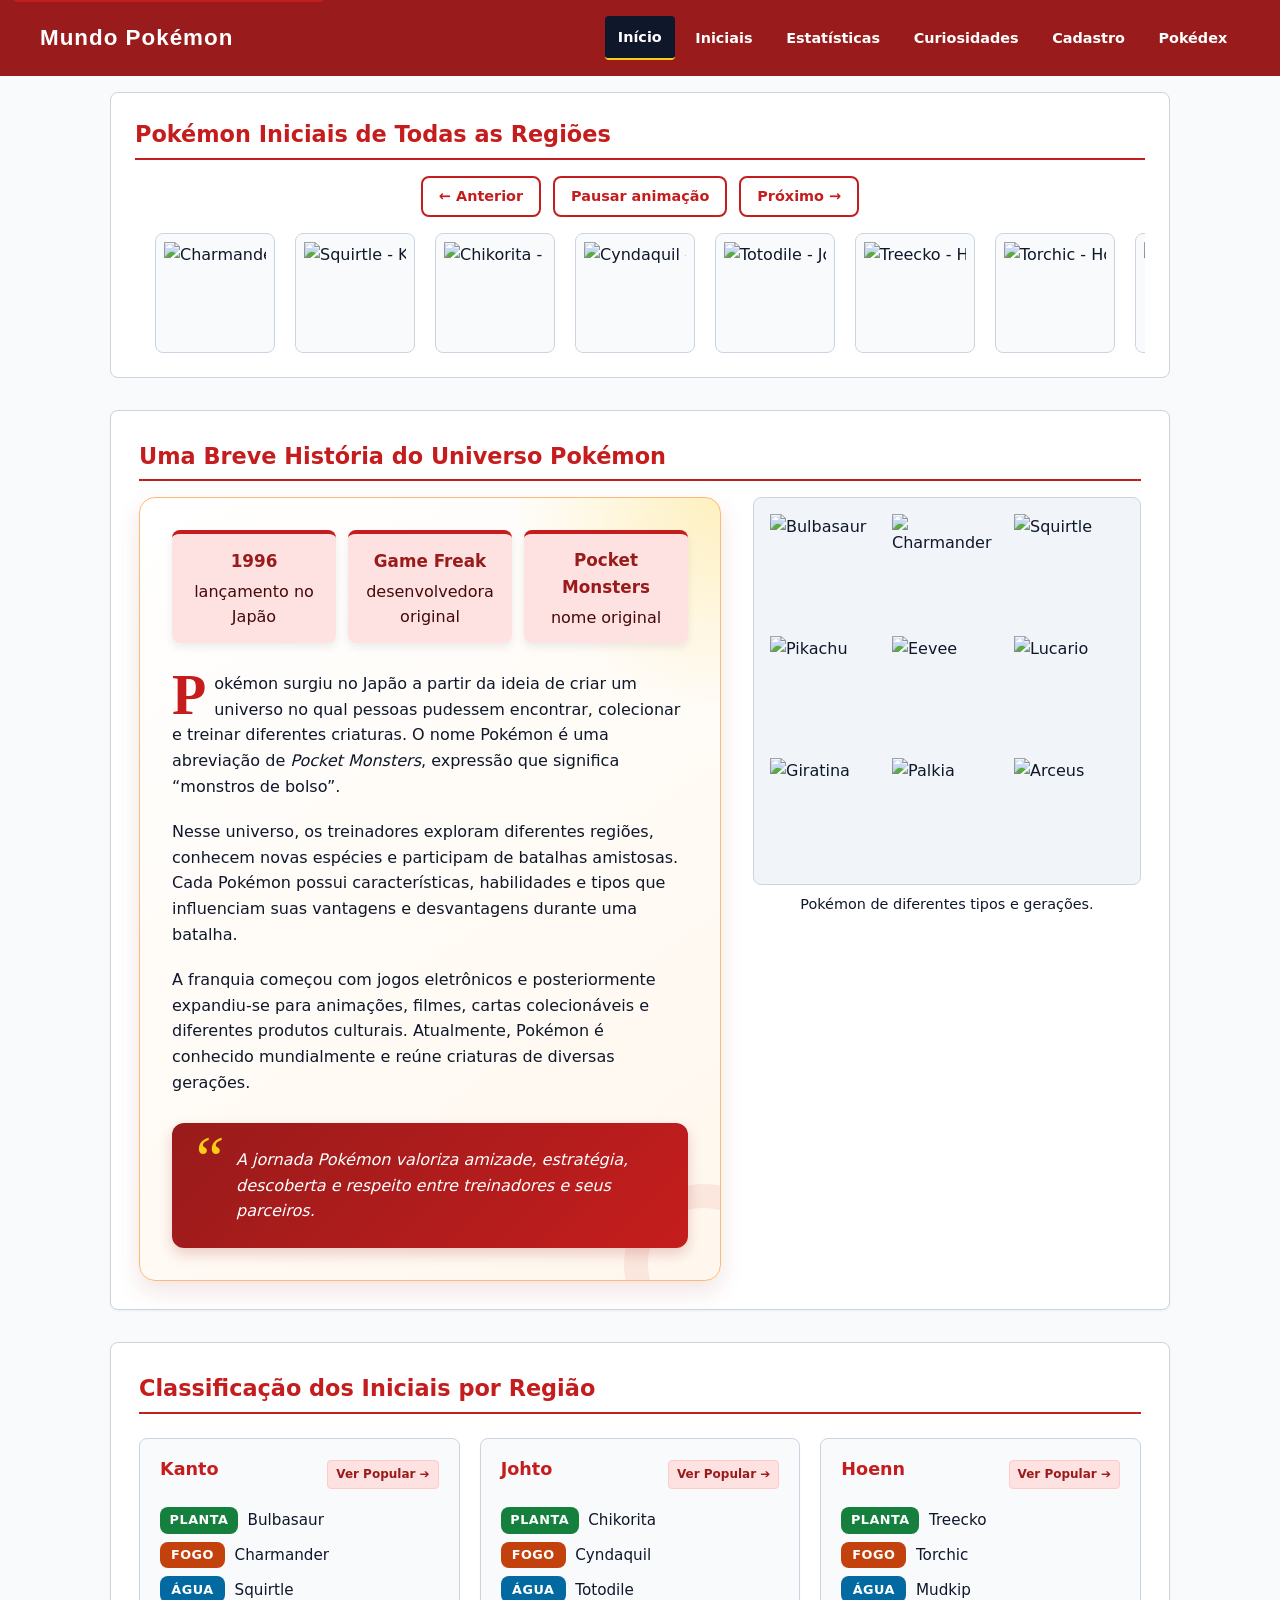
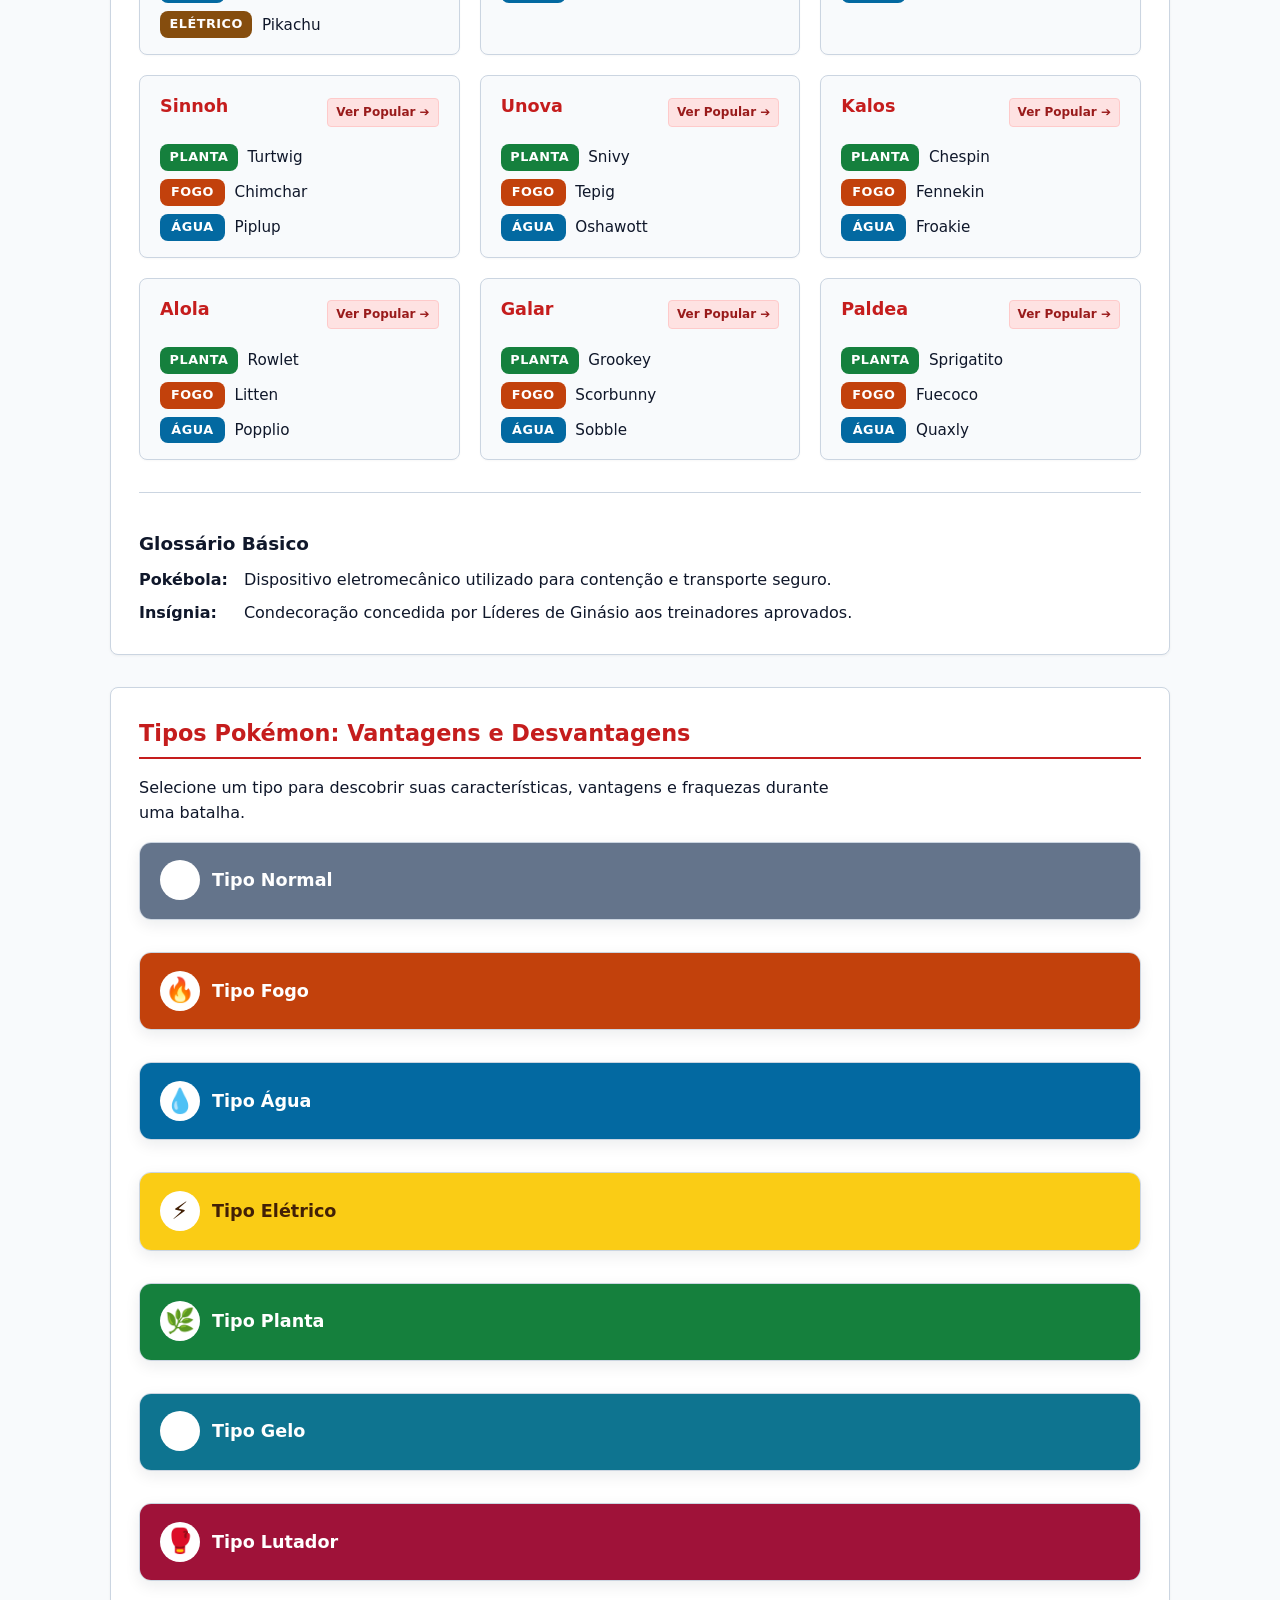
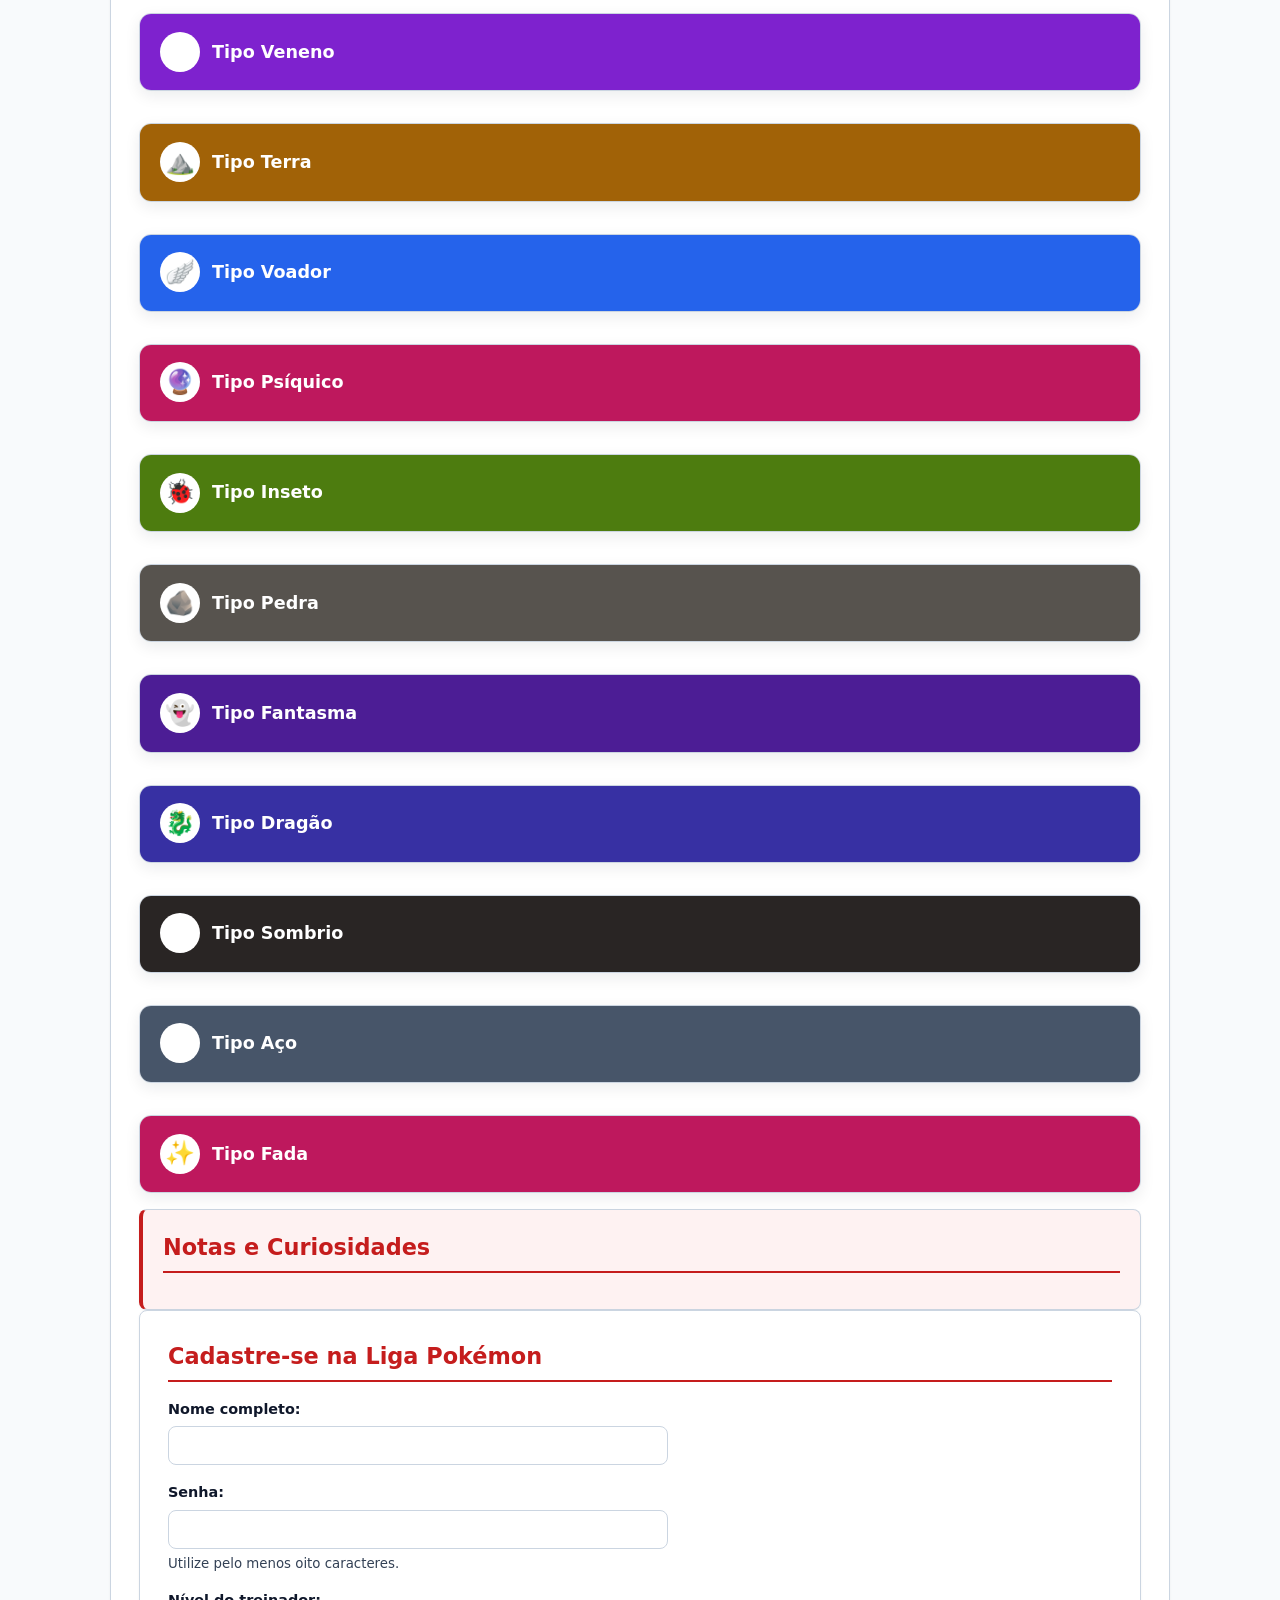
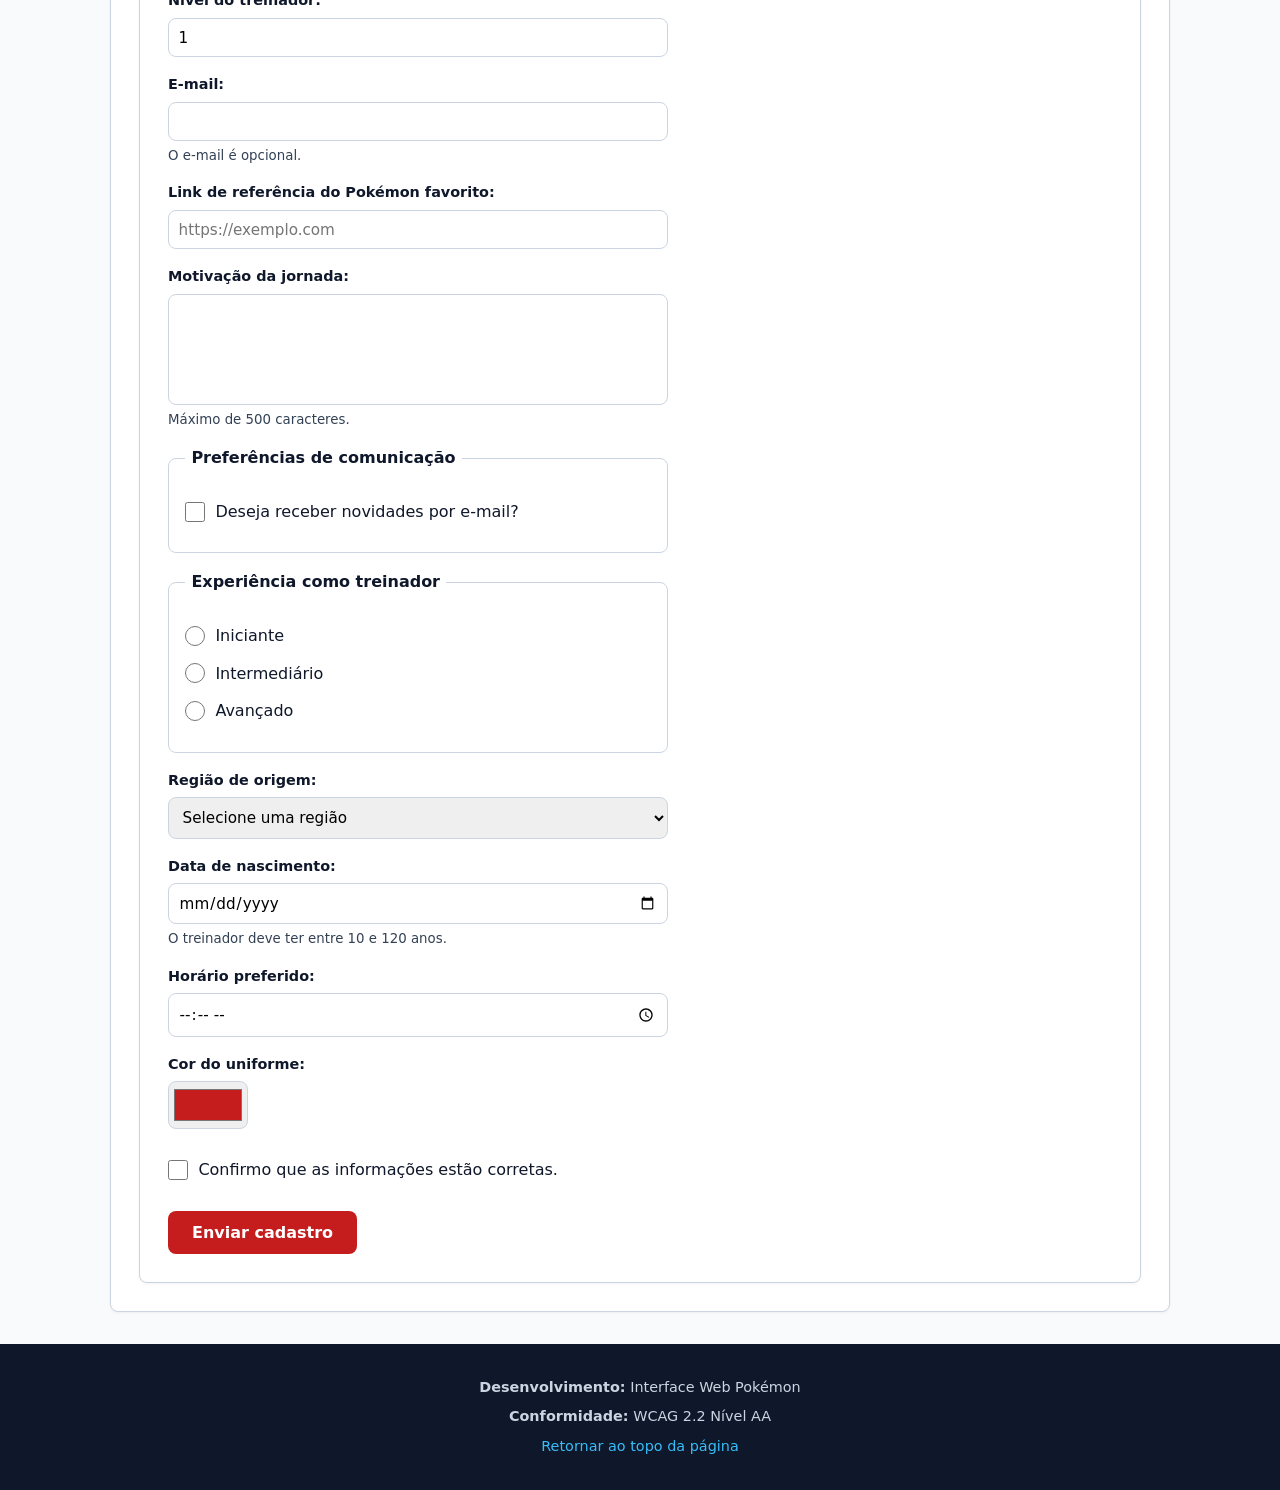
==== index.html @ 09f5296c "feat(types): adiciona guia interativo de tipos pokemon" ====
<!DOCTYPE html>
<html lang="pt-BR">
  <head>
    <meta charset="utf-8" />
    <meta name="viewport" content="width=device-width, initial-scale=1.0" />
    <title>Pokédex Regional - Catálogo de Espécies</title>
    
    <!-- Meta Description para SEO = 100 -->
    <meta name="description" content="Catálogo técnico com listagem completa, biometria e tipos dos Pokémon mais populares de cada região." />

    <!-- CSS Externo -->
    <link rel="stylesheet" href="css/styles.css" />

    <!-- JS Externo com Defer -->
    <script src="js/main.js" defer></script>
  </head>
  <body id="topo">
    <!-- Skip link para Acessibilidade WCAG -->
    <a href="#main-content" class="skip-link">Pular para o conteúdo principal</a>

    <!-- Header e Barra de Navegação -->
    <header>
      <div class="header-container">
        <h1>Mundo Pokémon</h1>
        <nav aria-label="Navegação do catálogo">
          <ul>
            <li><a href="index.html" class="link-nav ativo" aria-current="page">Início</a></li>
            <li><a href="#iniciais" class="link-nav">Iniciais</a></li>
            <li><a href="#estatisticas" class="link-nav">Estatísticas</a></li>
            <li><a href="#curiosidades" class="link-nav">Curiosidades</a></li>
            <li><a href="#cadastro" class="link-nav">Cadastro</a></li>
            <li><a href="pokedex.html" target="_blank" rel="noopener noreferrer" class="link-nav">Pokédex</a></li>
          </ul>
        </nav>
      </div>
    </header>

    <!-- Conteúdo Principal -->
    <main id="main-content">
      <!-- Carrossel de Iniciais de Todas as Regiões -->
      <section class="section-carrossel">
  <h2>Pokémon Iniciais de Todas as Regiões</h2>

  <!-- Controles acessíveis do carrossel -->
  <div class="carrossel-controles" aria-label="Controles do carrossel">
    <button
      type="button"
      id="carrossel-anterior"
      aria-controls="carrossel-iniciais"
    >
      ← Anterior
    </button>

    <button
      type="button"
      id="carrossel-pausar"
      aria-controls="carrossel-iniciais"
      aria-pressed="false"
    >
      Pausar animação
    </button>

    <button
      type="button"
      id="carrossel-proximo"
      aria-controls="carrossel-iniciais"
    >
      Próximo →
    </button>
  </div>

  <!-- Área que contém as imagens -->
  <div
    id="carrossel-iniciais"
    class="carrossel-container"
    role="region"
    aria-label="Pokémon iniciais de todas as regiões"
    tabindex="0"
  >
          <div class="carrossel-slides">
            <!-- Kanto -->
            <img src="https://raw.githubusercontent.com/PokeAPI/sprites/master/sprites/pokemon/other/official-artwork/1.png" alt="Bulbasaur - Kanto" width="120" height="120" loading="lazy" />
            <img src="https://raw.githubusercontent.com/PokeAPI/sprites/master/sprites/pokemon/other/official-artwork/4.png" alt="Charmander - Kanto" width="120" height="120" loading="lazy" />
            <img src="https://raw.githubusercontent.com/PokeAPI/sprites/master/sprites/pokemon/other/official-artwork/7.png" alt="Squirtle - Kanto" width="120" height="120" loading="lazy" />

            <!-- Johto -->
            <img src="https://raw.githubusercontent.com/PokeAPI/sprites/master/sprites/pokemon/other/official-artwork/152.png" alt="Chikorita - Johto" width="120" height="120" loading="lazy" />
            <img src="https://raw.githubusercontent.com/PokeAPI/sprites/master/sprites/pokemon/other/official-artwork/155.png" alt="Cyndaquil - Johto" width="120" height="120" loading="lazy" />
            <img src="https://raw.githubusercontent.com/PokeAPI/sprites/master/sprites/pokemon/other/official-artwork/158.png" alt="Totodile - Johto" width="120" height="120" loading="lazy" />

            <!-- Hoenn -->
            <img src="https://raw.githubusercontent.com/PokeAPI/sprites/master/sprites/pokemon/other/official-artwork/252.png" alt="Treecko - Hoenn" width="120" height="120" loading="lazy" />
            <img src="https://raw.githubusercontent.com/PokeAPI/sprites/master/sprites/pokemon/other/official-artwork/255.png" alt="Torchic - Hoenn" width="120" height="120" loading="lazy" />
            <img src="https://raw.githubusercontent.com/PokeAPI/sprites/master/sprites/pokemon/other/official-artwork/258.png" alt="Mudkip - Hoenn" width="120" height="120" loading="lazy" />

            <!-- Sinnoh -->
            <img src="https://raw.githubusercontent.com/PokeAPI/sprites/master/sprites/pokemon/other/official-artwork/387.png" alt="Turtwig - Sinnoh" width="120" height="120" loading="lazy" />
            <img src="https://raw.githubusercontent.com/PokeAPI/sprites/master/sprites/pokemon/other/official-artwork/390.png" alt="Chimchar - Sinnoh" width="120" height="120" loading="lazy" />
            <img src="https://raw.githubusercontent.com/PokeAPI/sprites/master/sprites/pokemon/other/official-artwork/393.png" alt="Piplup - Sinnoh" width="120" height="120" loading="lazy" />

            <!-- Unova -->
            <img src="https://raw.githubusercontent.com/PokeAPI/sprites/master/sprites/pokemon/other/official-artwork/495.png" alt="Snivy - Unova" width="120" height="120" loading="lazy" />
            <img src="https://raw.githubusercontent.com/PokeAPI/sprites/master/sprites/pokemon/other/official-artwork/498.png" alt="Tepig - Unova" width="120" height="120" loading="lazy" />
            <img src="https://raw.githubusercontent.com/PokeAPI/sprites/master/sprites/pokemon/other/official-artwork/501.png" alt="Oshawott - Unova" width="120" height="120" loading="lazy" />

            <!-- Kalos -->
            <img src="https://raw.githubusercontent.com/PokeAPI/sprites/master/sprites/pokemon/other/official-artwork/650.png" alt="Chespin - Kalos" width="120" height="120" loading="lazy" />
            <img src="https://raw.githubusercontent.com/PokeAPI/sprites/master/sprites/pokemon/other/official-artwork/653.png" alt="Fennekin - Kalos" width="120" height="120" loading="lazy" />
            <img src="https://raw.githubusercontent.com/PokeAPI/sprites/master/sprites/pokemon/other/official-artwork/656.png" alt="Froakie - Kalos" width="120" height="120" loading="lazy" />

            <!-- Alola -->
            <img src="https://raw.githubusercontent.com/PokeAPI/sprites/master/sprites/pokemon/other/official-artwork/722.png" alt="Rowlet - Alola" width="120" height="120" loading="lazy" />
            <img src="https://raw.githubusercontent.com/PokeAPI/sprites/master/sprites/pokemon/other/official-artwork/725.png" alt="Litten - Alola" width="120" height="120" loading="lazy" />
            <img src="https://raw.githubusercontent.com/PokeAPI/sprites/master/sprites/pokemon/other/official-artwork/728.png" alt="Popplio - Alola" width="120" height="120" loading="lazy" />

            <!-- Galar -->
            <img src="https://raw.githubusercontent.com/PokeAPI/sprites/master/sprites/pokemon/other/official-artwork/810.png" alt="Grookey - Galar" width="120" height="120" loading="lazy" />
            <img src="https://raw.githubusercontent.com/PokeAPI/sprites/master/sprites/pokemon/other/official-artwork/813.png" alt="Scorbunny - Galar" width="120" height="120" loading="lazy" />
            <img src="https://raw.githubusercontent.com/PokeAPI/sprites/master/sprites/pokemon/other/official-artwork/816.png" alt="Sobble - Galar" width="120" height="120" loading="lazy" />

            <!-- Paldea -->
            <img src="https://raw.githubusercontent.com/PokeAPI/sprites/master/sprites/pokemon/other/official-artwork/906.png" alt="Sprigatito - Paldea" width="120" height="120" loading="lazy" />
            <img src="https://raw.githubusercontent.com/PokeAPI/sprites/master/sprites/pokemon/other/official-artwork/909.png" alt="Fuecoco - Paldea" width="120" height="120" loading="lazy" />
            <img src="https://raw.githubusercontent.com/PokeAPI/sprites/master/sprites/pokemon/other/official-artwork/912.png" alt="Quaxly - Paldea" width="120" height="120" loading="lazy" />
          </div>
        </div>
      </section>

      <!-- Seção: Introdução -->
      <section id="introducao" class="section-bloco">
  <h2>Uma Breve História do Universo Pokémon</h2>

  <article class="historia-pokemon">
    <div class="historia-conteudo">
      <ul class="marcos-historia" aria-label="Marcos da história de Pokémon">
  <li><strong>1996</strong> lançamento no Japão</li>
  <li><strong>Game Freak</strong> desenvolvedora original</li>
  <li><strong>Pocket Monsters</strong> nome original</li>
</ul>
      <p>
        Pokémon surgiu no Japão a partir da ideia de criar um universo
        no qual pessoas pudessem encontrar, colecionar e treinar
        diferentes criaturas. O nome Pokémon é uma abreviação de
        <em>Pocket Monsters</em>, expressão que significa
        “monstros de bolso”.
      </p>

      <p>
        Nesse universo, os treinadores exploram diferentes regiões,
        conhecem novas espécies e participam de batalhas amistosas.
        Cada Pokémon possui características, habilidades e tipos que
        influenciam suas vantagens e desvantagens durante uma batalha.
      </p>

      <p>
        A franquia começou com jogos eletrônicos e posteriormente
        expandiu-se para animações, filmes, cartas colecionáveis e
        diferentes produtos culturais. Atualmente, Pokémon é conhecido
        mundialmente e reúne criaturas de diversas gerações.
      </p>

      <blockquote>
        A jornada Pokémon valoriza amizade, estratégia, descoberta e
        respeito entre treinadores e seus parceiros.
      </blockquote>
    </div>

    <figure class="historia-figura">
  <div
    class="grupo-pokemon"
    role="group"
    aria-label="Pokémon de diferentes tipos e regiões"
  >
    <img
      src="https://raw.githubusercontent.com/PokeAPI/sprites/master/sprites/pokemon/other/official-artwork/1.png"
      alt="Bulbasaur"
      width="150"
      height="150"
      loading="lazy"
    />

    <img
      src="https://raw.githubusercontent.com/PokeAPI/sprites/master/sprites/pokemon/other/official-artwork/4.png"
      alt="Charmander"
      width="150"
      height="150"
      loading="lazy"
    />

    <img
      src="https://raw.githubusercontent.com/PokeAPI/sprites/master/sprites/pokemon/other/official-artwork/7.png"
      alt="Squirtle"
      width="150"
      height="150"
      loading="lazy"
    />

    <img
      src="https://raw.githubusercontent.com/PokeAPI/sprites/master/sprites/pokemon/other/official-artwork/25.png"
      alt="Pikachu"
      width="150"
      height="150"
      loading="lazy"
    />

    <img
      src="https://raw.githubusercontent.com/PokeAPI/sprites/master/sprites/pokemon/other/official-artwork/133.png"
      alt="Eevee"
      width="150"
      height="150"
      loading="lazy"
    />

    <img
      src="https://raw.githubusercontent.com/PokeAPI/sprites/master/sprites/pokemon/other/official-artwork/448.png"
      alt="Lucario"
      width="150"
      height="150"
      loading="lazy"
    />

    <img
  src="https://raw.githubusercontent.com/PokeAPI/sprites/master/sprites/pokemon/other/official-artwork/487.png"
  alt="Giratina"
  width="150"
  height="150"
  loading="lazy"
/>

<img
  src="https://raw.githubusercontent.com/PokeAPI/sprites/master/sprites/pokemon/other/official-artwork/484.png"
  alt="Palkia"
  width="150"
  height="150"
  loading="lazy"
/>

<img
  src="https://raw.githubusercontent.com/PokeAPI/sprites/master/sprites/pokemon/other/official-artwork/493.png"
  alt="Arceus"
  width="150"
  height="150"
  loading="lazy"
/>
  </div>

  <figcaption>
    Pokémon de diferentes tipos e gerações.
  </figcaption>
</figure>
  </article>
</section>

      <!-- Seção: Tipos e Iniciais de Todas as Regiões -->
      <section id="iniciais" class="section-bloco">
        <h2>Classificação dos Iniciais por Região</h2>
        
        <div class="grid-regioes-iniciais">
          <!-- Kanto -->
          <article class="card-regiao">
            <div class="card-regiao-header">
              <h3>Kanto</h3>
              <a href="pokedex.html#pikachu" target="_blank" rel="noopener noreferrer" class="btn-destaque">Ver Popular ➔</a>
            </div>
            <ul>
              <li><span class="tipo-badge badge-grama">Planta</span> Bulbasaur</li>
              <li><span class="tipo-badge badge-fogo">Fogo</span> Charmander</li>
              <li><span class="tipo-badge badge-agua">Água</span> Squirtle</li>
              <li><span class="tipo-badge badge-eletrico">Elétrico</span> Pikachu</li>
            </ul>
          </article>

          <!-- Johto -->
          <div class="card-regiao">
            <div class="card-regiao-header">
              <h3>Johto</h3>
              <a href="pokedex.html#cyndaquil" target="_blank" rel="noopener noreferrer" class="btn-destaque">Ver Popular ➔</a>
            </div>
            <ul>
              <li><span class="tipo-badge badge-grama">Planta</span> Chikorita</li>
              <li><span class="tipo-badge badge-fogo">Fogo</span> Cyndaquil</li>
              <li><span class="tipo-badge badge-agua">Água</span> Totodile</li>
            </ul>
          </div>

          <!-- Hoenn -->
          <div class="card-regiao">
            <div class="card-regiao-header">
              <h3>Hoenn</h3>
              <a href="pokedex.html#mudkip" target="_blank" rel="noopener noreferrer" class="btn-destaque">Ver Popular ➔</a>
            </div>
            <ul>
              <li><span class="tipo-badge badge-grama">Planta</span> Treecko</li>
              <li><span class="tipo-badge badge-fogo">Fogo</span> Torchic</li>
              <li><span class="tipo-badge badge-agua">Água</span> Mudkip</li>
            </ul>
          </div>

          <!-- Sinnoh -->
          <div class="card-regiao">
            <div class="card-regiao-header">
              <h3>Sinnoh</h3>
              <a href="pokedex.html#lucario" target="_blank" rel="noopener noreferrer" class="btn-destaque">Ver Popular ➔</a>
            </div>
            <ul>
              <li><span class="tipo-badge badge-grama">Planta</span> Turtwig</li>
              <li><span class="tipo-badge badge-fogo">Fogo</span> Chimchar</li>
              <li><span class="tipo-badge badge-agua">Água</span> Piplup</li>
            </ul>
          </div>

          <!-- Unova -->
          <div class="card-regiao">
            <div class="card-regiao-header">
              <h3>Unova</h3>
              <a href="pokedex.html#zoroark" target="_blank" rel="noopener noreferrer" class="btn-destaque">Ver Popular ➔</a>
            </div>
            <ul>
              <li><span class="tipo-badge badge-grama">Planta</span> Snivy</li>
              <li><span class="tipo-badge badge-fogo">Fogo</span> Tepig</li>
              <li><span class="tipo-badge badge-agua">Água</span> Oshawott</li>
            </ul>
          </div>

          <!-- Kalos -->
          <div class="card-regiao">
            <div class="card-regiao-header">
              <h3>Kalos</h3>
              <a href="pokedex.html#greninja" target="_blank" rel="noopener noreferrer" class="btn-destaque">Ver Popular ➔</a>
            </div>
            <ul>
              <li><span class="tipo-badge badge-grama">Planta</span> Chespin</li>
              <li><span class="tipo-badge badge-fogo">Fogo</span> Fennekin</li>
              <li><span class="tipo-badge badge-agua">Água</span> Froakie</li>
            </ul>
          </div>

          <!-- Alola -->
          <div class="card-regiao">
            <div class="card-regiao-header">
              <h3>Alola</h3>
              <a href="pokedex.html#mimikyu" target="_blank" rel="noopener noreferrer" class="btn-destaque">Ver Popular ➔</a>
            </div>
            <ul>
              <li><span class="tipo-badge badge-grama">Planta</span> Rowlet</li>
              <li><span class="tipo-badge badge-fogo">Fogo</span> Litten</li>
              <li><span class="tipo-badge badge-agua">Água</span> Popplio</li>
            </ul>
          </div>

          <!-- Galar -->
          <div class="card-regiao">
            <div class="card-regiao-header">
              <h3>Galar</h3>
              <a href="pokedex.html#dragapult" target="_blank" rel="noopener noreferrer" class="btn-destaque">Ver Popular ➔</a>
            </div>
            <ul>
              <li><span class="tipo-badge badge-grama">Planta</span> Grookey</li>
              <li><span class="tipo-badge badge-fogo">Fogo</span> Scorbunny</li>
              <li><span class="tipo-badge badge-agua">Água</span> Sobble</li>
            </ul>
          </div>

          <!-- Paldea -->
          <div class="card-regiao">
            <div class="card-regiao-header">
              <h3>Paldea</h3>
              <a href="pokedex.html#meowscarada" target="_blank" rel="noopener noreferrer" class="btn-destaque">Ver Popular ➔</a>
            </div>
            <ul>
              <li><span class="tipo-badge badge-grama">Planta</span> Sprigatito</li>
              <li><span class="tipo-badge badge-fogo">Fogo</span> Fuecoco</li>
              <li><span class="tipo-badge badge-agua">Água</span> Quaxly</li>
            </ul>
          </div>
        </div>

        <div class="glossario-container">
          <h3>Glossário Básico</h3>
          <dl>
            <dt><strong>Pokébola:</strong></dt>
            <dd>Dispositivo eletromecânico utilizado para contenção e transporte seguro.</dd>
            <dt><strong>Insígnia:</strong></dt>
            <dd>Condecoração concedida por Líderes de Ginásio aos treinadores aprovados.</dd>
          </dl>
        </div>
      </section>

      <!-- Seção: Tabelas de Atributos (id="estatisticas") -->
        <section id="estatisticas" class="section-bloco tipos-section">
  <h2>Tipos Pokémon: Vantagens e Desvantagens</h2>

  <p class="tipos-introducao">
    Selecione um tipo para descobrir suas características,
    vantagens e fraquezas durante uma batalha.
  </p>

 <div class="lista-tipos">
    <details class="card-tipo card-normal">
      <summary>
        <span class="icone-tipo" aria-hidden="true">●</span>
        Tipo Normal
      </summary>

      <div class="conteudo-tipo">
        <article class="pokemon-representante">
          <h3>Representante</h3>
          <p>Pokémon versáteis, conhecidos por movimentos variados e equilíbrio.</p>
            <figure>
              <img
                src="https://raw.githubusercontent.com/PokeAPI/sprites/master/sprites/pokemon/133.png"
                alt="Eevee do tipo Normal"
                width="120"
                height="120"
                loading="lazy"
              />
              <figcaption>Eevee — Normal</figcaption>
            </figure>
        </article>

        <article class="relacao-tipo relacao-vantagem">
          <h3>Forte contra</h3>
          <p><strong>Golpes super eficazes contra:</strong> Não possui vantagem ofensiva contra nenhum tipo.</p>
          <p class="sem-vantagem">Nenhum exemplo: golpes do tipo Normal não causam dano super eficaz.</p>
        </article>

        <article class="relacao-tipo relacao-fraqueza">
          <h3>Fraco contra</h3>
          <p><strong>Recebe dano super eficaz de:</strong> Lutador.</p>
          <div class="pokemon-exemplos">
            <figure>
              <img
                src="https://raw.githubusercontent.com/PokeAPI/sprites/master/sprites/pokemon/68.png"
                alt="Machamp do tipo Lutador"
                width="96"
                height="96"
                loading="lazy"
              />
              <figcaption>Machamp — Lutador</figcaption>
            </figure>
          </div>
        </article>
      </div>
    </details>

    <details class="card-tipo card-fogo">
      <summary>
        <span class="icone-tipo" aria-hidden="true">🔥</span>
        Tipo Fogo
      </summary>

      <div class="conteudo-tipo">
        <article class="pokemon-representante">
          <h3>Representante</h3>
          <p>Utilizam calor e chamas em seus ataques.</p>
            <figure>
              <img
                src="https://raw.githubusercontent.com/PokeAPI/sprites/master/sprites/pokemon/4.png"
                alt="Charmander do tipo Fogo"
                width="120"
                height="120"
                loading="lazy"
              />
              <figcaption>Charmander — Fogo</figcaption>
            </figure>
        </article>

        <article class="relacao-tipo relacao-vantagem">
          <h3>Forte contra</h3>
          <p><strong>Golpes super eficazes contra:</strong> Planta, Gelo, Inseto e Aço.</p>
          <div class="pokemon-exemplos">
            <figure>
              <img
                src="https://raw.githubusercontent.com/PokeAPI/sprites/master/sprites/pokemon/1.png"
                alt="Bulbasaur do tipo Planta"
                width="96"
                height="96"
                loading="lazy"
              />
              <figcaption>Bulbasaur — Planta</figcaption>
            </figure>
            <figure>
              <img
                src="https://raw.githubusercontent.com/PokeAPI/sprites/master/sprites/pokemon/471.png"
                alt="Glaceon do tipo Gelo"
                width="96"
                height="96"
                loading="lazy"
              />
              <figcaption>Glaceon — Gelo</figcaption>
            </figure>
          </div>
        </article>

        <article class="relacao-tipo relacao-fraqueza">
          <h3>Fraco contra</h3>
          <p><strong>Recebe dano super eficaz de:</strong> Água, Terra e Pedra.</p>
          <div class="pokemon-exemplos">
            <figure>
              <img
                src="https://raw.githubusercontent.com/PokeAPI/sprites/master/sprites/pokemon/7.png"
                alt="Squirtle do tipo Água"
                width="96"
                height="96"
                loading="lazy"
              />
              <figcaption>Squirtle — Água</figcaption>
            </figure>
            <figure>
              <img
                src="https://raw.githubusercontent.com/PokeAPI/sprites/master/sprites/pokemon/51.png"
                alt="Dugtrio do tipo Terra"
                width="96"
                height="96"
                loading="lazy"
              />
              <figcaption>Dugtrio — Terra</figcaption>
            </figure>
          </div>
        </article>
      </div>
    </details>

    <details class="card-tipo card-agua">
      <summary>
        <span class="icone-tipo" aria-hidden="true">💧</span>
        Tipo Água
      </summary>

      <div class="conteudo-tipo">
        <article class="pokemon-representante">
          <h3>Representante</h3>
          <p>Dominam ataques aquáticos e adaptam-se bem a ambientes marítimos.</p>
            <figure>
              <img
                src="https://raw.githubusercontent.com/PokeAPI/sprites/master/sprites/pokemon/7.png"
                alt="Squirtle do tipo Água"
                width="120"
                height="120"
                loading="lazy"
              />
              <figcaption>Squirtle — Água</figcaption>
            </figure>
        </article>

        <article class="relacao-tipo relacao-vantagem">
          <h3>Forte contra</h3>
          <p><strong>Golpes super eficazes contra:</strong> Fogo, Terra e Pedra.</p>
          <div class="pokemon-exemplos">
            <figure>
              <img
                src="https://raw.githubusercontent.com/PokeAPI/sprites/master/sprites/pokemon/4.png"
                alt="Charmander do tipo Fogo"
                width="96"
                height="96"
                loading="lazy"
              />
              <figcaption>Charmander — Fogo</figcaption>
            </figure>
            <figure>
              <img
                src="https://raw.githubusercontent.com/PokeAPI/sprites/master/sprites/pokemon/74.png"
                alt="Geodude do tipo Pedra"
                width="96"
                height="96"
                loading="lazy"
              />
              <figcaption>Geodude — Pedra</figcaption>
            </figure>
          </div>
        </article>

        <article class="relacao-tipo relacao-fraqueza">
          <h3>Fraco contra</h3>
          <p><strong>Recebe dano super eficaz de:</strong> Elétrico e Planta.</p>
          <div class="pokemon-exemplos">
            <figure>
              <img
                src="https://raw.githubusercontent.com/PokeAPI/sprites/master/sprites/pokemon/25.png"
                alt="Pikachu do tipo Elétrico"
                width="96"
                height="96"
                loading="lazy"
              />
              <figcaption>Pikachu — Elétrico</figcaption>
            </figure>
            <figure>
              <img
                src="https://raw.githubusercontent.com/PokeAPI/sprites/master/sprites/pokemon/1.png"
                alt="Bulbasaur do tipo Planta"
                width="96"
                height="96"
                loading="lazy"
              />
              <figcaption>Bulbasaur — Planta</figcaption>
            </figure>
          </div>
        </article>
      </div>
    </details>

    <details class="card-tipo card-eletrico">
      <summary>
        <span class="icone-tipo" aria-hidden="true">⚡</span>
        Tipo Elétrico
      </summary>

      <div class="conteudo-tipo">
        <article class="pokemon-representante">
          <h3>Representante</h3>
          <p>Armazenam e liberam grandes descargas de energia.</p>
            <figure>
              <img
                src="https://raw.githubusercontent.com/PokeAPI/sprites/master/sprites/pokemon/25.png"
                alt="Pikachu do tipo Elétrico"
                width="120"
                height="120"
                loading="lazy"
              />
              <figcaption>Pikachu — Elétrico</figcaption>
            </figure>
        </article>

        <article class="relacao-tipo relacao-vantagem">
          <h3>Forte contra</h3>
          <p><strong>Golpes super eficazes contra:</strong> Água e Voador.</p>
          <div class="pokemon-exemplos">
            <figure>
              <img
                src="https://raw.githubusercontent.com/PokeAPI/sprites/master/sprites/pokemon/7.png"
                alt="Squirtle do tipo Água"
                width="96"
                height="96"
                loading="lazy"
              />
              <figcaption>Squirtle — Água</figcaption>
            </figure>
            <figure>
              <img
                src="https://raw.githubusercontent.com/PokeAPI/sprites/master/sprites/pokemon/18.png"
                alt="Pidgeot do tipo Voador"
                width="96"
                height="96"
                loading="lazy"
              />
              <figcaption>Pidgeot — Voador</figcaption>
            </figure>
          </div>
        </article>

        <article class="relacao-tipo relacao-fraqueza">
          <h3>Fraco contra</h3>
          <p><strong>Recebe dano super eficaz de:</strong> Terra.</p>
          <div class="pokemon-exemplos">
            <figure>
              <img
                src="https://raw.githubusercontent.com/PokeAPI/sprites/master/sprites/pokemon/51.png"
                alt="Dugtrio do tipo Terra"
                width="96"
                height="96"
                loading="lazy"
              />
              <figcaption>Dugtrio — Terra</figcaption>
            </figure>
          </div>
        </article>
      </div>
    </details>

    <details class="card-tipo card-planta">
      <summary>
        <span class="icone-tipo" aria-hidden="true">🌿</span>
        Tipo Planta
      </summary>

      <div class="conteudo-tipo">
        <article class="pokemon-representante">
          <h3>Representante</h3>
          <p>Utilizam folhas, raízes e energia natural.</p>
            <figure>
              <img
                src="https://raw.githubusercontent.com/PokeAPI/sprites/master/sprites/pokemon/1.png"
                alt="Bulbasaur do tipo Planta"
                width="120"
                height="120"
                loading="lazy"
              />
              <figcaption>Bulbasaur — Planta</figcaption>
            </figure>
        </article>

        <article class="relacao-tipo relacao-vantagem">
          <h3>Forte contra</h3>
          <p><strong>Golpes super eficazes contra:</strong> Água, Terra e Pedra.</p>
          <div class="pokemon-exemplos">
            <figure>
              <img
                src="https://raw.githubusercontent.com/PokeAPI/sprites/master/sprites/pokemon/7.png"
                alt="Squirtle do tipo Água"
                width="96"
                height="96"
                loading="lazy"
              />
              <figcaption>Squirtle — Água</figcaption>
            </figure>
            <figure>
              <img
                src="https://raw.githubusercontent.com/PokeAPI/sprites/master/sprites/pokemon/51.png"
                alt="Dugtrio do tipo Terra"
                width="96"
                height="96"
                loading="lazy"
              />
              <figcaption>Dugtrio — Terra</figcaption>
            </figure>
          </div>
        </article>

        <article class="relacao-tipo relacao-fraqueza">
          <h3>Fraco contra</h3>
          <p><strong>Recebe dano super eficaz de:</strong> Fogo, Gelo, Veneno, Voador e Inseto.</p>
          <div class="pokemon-exemplos">
            <figure>
              <img
                src="https://raw.githubusercontent.com/PokeAPI/sprites/master/sprites/pokemon/4.png"
                alt="Charmander do tipo Fogo"
                width="96"
                height="96"
                loading="lazy"
              />
              <figcaption>Charmander — Fogo</figcaption>
            </figure>
            <figure>
              <img
                src="https://raw.githubusercontent.com/PokeAPI/sprites/master/sprites/pokemon/18.png"
                alt="Pidgeot do tipo Voador"
                width="96"
                height="96"
                loading="lazy"
              />
              <figcaption>Pidgeot — Voador</figcaption>
            </figure>
          </div>
        </article>
      </div>
    </details>

    <details class="card-tipo card-gelo">
      <summary>
        <span class="icone-tipo" aria-hidden="true">❄️</span>
        Tipo Gelo
      </summary>

      <div class="conteudo-tipo">
        <article class="pokemon-representante">
          <h3>Representante</h3>
          <p>Controlam baixas temperaturas e ataques congelantes.</p>
            <figure>
              <img
                src="https://raw.githubusercontent.com/PokeAPI/sprites/master/sprites/pokemon/471.png"
                alt="Glaceon do tipo Gelo"
                width="120"
                height="120"
                loading="lazy"
              />
              <figcaption>Glaceon — Gelo</figcaption>
            </figure>
        </article>

        <article class="relacao-tipo relacao-vantagem">
          <h3>Forte contra</h3>
          <p><strong>Golpes super eficazes contra:</strong> Planta, Terra, Voador e Dragão.</p>
          <div class="pokemon-exemplos">
            <figure>
              <img
                src="https://raw.githubusercontent.com/PokeAPI/sprites/master/sprites/pokemon/1.png"
                alt="Bulbasaur do tipo Planta"
                width="96"
                height="96"
                loading="lazy"
              />
              <figcaption>Bulbasaur — Planta</figcaption>
            </figure>
            <figure>
              <img
                src="https://raw.githubusercontent.com/PokeAPI/sprites/master/sprites/pokemon/149.png"
                alt="Dragonite do tipo Dragão"
                width="96"
                height="96"
                loading="lazy"
              />
              <figcaption>Dragonite — Dragão</figcaption>
            </figure>
          </div>
        </article>

        <article class="relacao-tipo relacao-fraqueza">
          <h3>Fraco contra</h3>
          <p><strong>Recebe dano super eficaz de:</strong> Fogo, Lutador, Pedra e Aço.</p>
          <div class="pokemon-exemplos">
            <figure>
              <img
                src="https://raw.githubusercontent.com/PokeAPI/sprites/master/sprites/pokemon/4.png"
                alt="Charmander do tipo Fogo"
                width="96"
                height="96"
                loading="lazy"
              />
              <figcaption>Charmander — Fogo</figcaption>
            </figure>
            <figure>
              <img
                src="https://raw.githubusercontent.com/PokeAPI/sprites/master/sprites/pokemon/208.png"
                alt="Steelix do tipo Aço"
                width="96"
                height="96"
                loading="lazy"
              />
              <figcaption>Steelix — Aço</figcaption>
            </figure>
          </div>
        </article>
      </div>
    </details>

    <details class="card-tipo card-lutador">
      <summary>
        <span class="icone-tipo" aria-hidden="true">🥊</span>
        Tipo Lutador
      </summary>

      <div class="conteudo-tipo">
        <article class="pokemon-representante">
          <h3>Representante</h3>
          <p>Especialistas em força física e técnicas de combate.</p>
            <figure>
              <img
                src="https://raw.githubusercontent.com/PokeAPI/sprites/master/sprites/pokemon/68.png"
                alt="Machamp do tipo Lutador"
                width="120"
                height="120"
                loading="lazy"
              />
              <figcaption>Machamp — Lutador</figcaption>
            </figure>
        </article>

        <article class="relacao-tipo relacao-vantagem">
          <h3>Forte contra</h3>
          <p><strong>Golpes super eficazes contra:</strong> Normal, Gelo, Pedra, Sombrio e Aço.</p>
          <div class="pokemon-exemplos">
            <figure>
              <img
                src="https://raw.githubusercontent.com/PokeAPI/sprites/master/sprites/pokemon/133.png"
                alt="Eevee do tipo Normal"
                width="96"
                height="96"
                loading="lazy"
              />
              <figcaption>Eevee — Normal</figcaption>
            </figure>
            <figure>
              <img
                src="https://raw.githubusercontent.com/PokeAPI/sprites/master/sprites/pokemon/197.png"
                alt="Umbreon do tipo Sombrio"
                width="96"
                height="96"
                loading="lazy"
              />
              <figcaption>Umbreon — Sombrio</figcaption>
            </figure>
          </div>
        </article>

        <article class="relacao-tipo relacao-fraqueza">
          <h3>Fraco contra</h3>
          <p><strong>Recebe dano super eficaz de:</strong> Voador, Psíquico e Fada.</p>
          <div class="pokemon-exemplos">
            <figure>
              <img
                src="https://raw.githubusercontent.com/PokeAPI/sprites/master/sprites/pokemon/18.png"
                alt="Pidgeot do tipo Voador"
                width="96"
                height="96"
                loading="lazy"
              />
              <figcaption>Pidgeot — Voador</figcaption>
            </figure>
            <figure>
              <img
                src="https://raw.githubusercontent.com/PokeAPI/sprites/master/sprites/pokemon/65.png"
                alt="Alakazam do tipo Psíquico"
                width="96"
                height="96"
                loading="lazy"
              />
              <figcaption>Alakazam — Psíquico</figcaption>
            </figure>
          </div>
        </article>
      </div>
    </details>

    <details class="card-tipo card-veneno">
      <summary>
        <span class="icone-tipo" aria-hidden="true">☠️</span>
        Tipo Veneno
      </summary>

      <div class="conteudo-tipo">
        <article class="pokemon-representante">
          <h3>Representante</h3>
          <p>Utilizam toxinas e efeitos que enfraquecem seus adversários.</p>
            <figure>
              <img
                src="https://raw.githubusercontent.com/PokeAPI/sprites/master/sprites/pokemon/89.png"
                alt="Muk do tipo Veneno"
                width="120"
                height="120"
                loading="lazy"
              />
              <figcaption>Muk — Veneno</figcaption>
            </figure>
        </article>

        <article class="relacao-tipo relacao-vantagem">
          <h3>Forte contra</h3>
          <p><strong>Golpes super eficazes contra:</strong> Planta e Fada.</p>
          <div class="pokemon-exemplos">
            <figure>
              <img
                src="https://raw.githubusercontent.com/PokeAPI/sprites/master/sprites/pokemon/1.png"
                alt="Bulbasaur do tipo Planta"
                width="96"
                height="96"
                loading="lazy"
              />
              <figcaption>Bulbasaur — Planta</figcaption>
            </figure>
            <figure>
              <img
                src="https://raw.githubusercontent.com/PokeAPI/sprites/master/sprites/pokemon/282.png"
                alt="Gardevoir do tipo Fada"
                width="96"
                height="96"
                loading="lazy"
              />
              <figcaption>Gardevoir — Fada</figcaption>
            </figure>
          </div>
        </article>

        <article class="relacao-tipo relacao-fraqueza">
          <h3>Fraco contra</h3>
          <p><strong>Recebe dano super eficaz de:</strong> Terra e Psíquico.</p>
          <div class="pokemon-exemplos">
            <figure>
              <img
                src="https://raw.githubusercontent.com/PokeAPI/sprites/master/sprites/pokemon/51.png"
                alt="Dugtrio do tipo Terra"
                width="96"
                height="96"
                loading="lazy"
              />
              <figcaption>Dugtrio — Terra</figcaption>
            </figure>
            <figure>
              <img
                src="https://raw.githubusercontent.com/PokeAPI/sprites/master/sprites/pokemon/65.png"
                alt="Alakazam do tipo Psíquico"
                width="96"
                height="96"
                loading="lazy"
              />
              <figcaption>Alakazam — Psíquico</figcaption>
            </figure>
          </div>
        </article>
      </div>
    </details>

    <details class="card-tipo card-terra">
      <summary>
        <span class="icone-tipo" aria-hidden="true">⛰️</span>
        Tipo Terra
      </summary>

      <div class="conteudo-tipo">
        <article class="pokemon-representante">
          <h3>Representante</h3>
          <p>Controlam o solo, a areia e movimentos sísmicos.</p>
            <figure>
              <img
                src="https://raw.githubusercontent.com/PokeAPI/sprites/master/sprites/pokemon/51.png"
                alt="Dugtrio do tipo Terra"
                width="120"
                height="120"
                loading="lazy"
              />
              <figcaption>Dugtrio — Terra</figcaption>
            </figure>
        </article>

        <article class="relacao-tipo relacao-vantagem">
          <h3>Forte contra</h3>
          <p><strong>Golpes super eficazes contra:</strong> Fogo, Elétrico, Veneno, Pedra e Aço.</p>
          <div class="pokemon-exemplos">
            <figure>
              <img
                src="https://raw.githubusercontent.com/PokeAPI/sprites/master/sprites/pokemon/25.png"
                alt="Pikachu do tipo Elétrico"
                width="96"
                height="96"
                loading="lazy"
              />
              <figcaption>Pikachu — Elétrico</figcaption>
            </figure>
            <figure>
              <img
                src="https://raw.githubusercontent.com/PokeAPI/sprites/master/sprites/pokemon/89.png"
                alt="Muk do tipo Veneno"
                width="96"
                height="96"
                loading="lazy"
              />
              <figcaption>Muk — Veneno</figcaption>
            </figure>
          </div>
        </article>

        <article class="relacao-tipo relacao-fraqueza">
          <h3>Fraco contra</h3>
          <p><strong>Recebe dano super eficaz de:</strong> Água, Planta e Gelo.</p>
          <div class="pokemon-exemplos">
            <figure>
              <img
                src="https://raw.githubusercontent.com/PokeAPI/sprites/master/sprites/pokemon/7.png"
                alt="Squirtle do tipo Água"
                width="96"
                height="96"
                loading="lazy"
              />
              <figcaption>Squirtle — Água</figcaption>
            </figure>
            <figure>
              <img
                src="https://raw.githubusercontent.com/PokeAPI/sprites/master/sprites/pokemon/471.png"
                alt="Glaceon do tipo Gelo"
                width="96"
                height="96"
                loading="lazy"
              />
              <figcaption>Glaceon — Gelo</figcaption>
            </figure>
          </div>
        </article>
      </div>
    </details>

    <details class="card-tipo card-voador">
      <summary>
        <span class="icone-tipo" aria-hidden="true">🪽</span>
        Tipo Voador
      </summary>

      <div class="conteudo-tipo">
        <article class="pokemon-representante">
          <h3>Representante</h3>
          <p>Usam velocidade aérea, asas e ataques realizados do céu.</p>
            <figure>
              <img
                src="https://raw.githubusercontent.com/PokeAPI/sprites/master/sprites/pokemon/18.png"
                alt="Pidgeot do tipo Voador"
                width="120"
                height="120"
                loading="lazy"
              />
              <figcaption>Pidgeot — Voador</figcaption>
            </figure>
        </article>

        <article class="relacao-tipo relacao-vantagem">
          <h3>Forte contra</h3>
          <p><strong>Golpes super eficazes contra:</strong> Planta, Lutador e Inseto.</p>
          <div class="pokemon-exemplos">
            <figure>
              <img
                src="https://raw.githubusercontent.com/PokeAPI/sprites/master/sprites/pokemon/1.png"
                alt="Bulbasaur do tipo Planta"
                width="96"
                height="96"
                loading="lazy"
              />
              <figcaption>Bulbasaur — Planta</figcaption>
            </figure>
            <figure>
              <img
                src="https://raw.githubusercontent.com/PokeAPI/sprites/master/sprites/pokemon/68.png"
                alt="Machamp do tipo Lutador"
                width="96"
                height="96"
                loading="lazy"
              />
              <figcaption>Machamp — Lutador</figcaption>
            </figure>
          </div>
        </article>

        <article class="relacao-tipo relacao-fraqueza">
          <h3>Fraco contra</h3>
          <p><strong>Recebe dano super eficaz de:</strong> Elétrico, Gelo e Pedra.</p>
          <div class="pokemon-exemplos">
            <figure>
              <img
                src="https://raw.githubusercontent.com/PokeAPI/sprites/master/sprites/pokemon/25.png"
                alt="Pikachu do tipo Elétrico"
                width="96"
                height="96"
                loading="lazy"
              />
              <figcaption>Pikachu — Elétrico</figcaption>
            </figure>
            <figure>
              <img
                src="https://raw.githubusercontent.com/PokeAPI/sprites/master/sprites/pokemon/74.png"
                alt="Geodude do tipo Pedra"
                width="96"
                height="96"
                loading="lazy"
              />
              <figcaption>Geodude — Pedra</figcaption>
            </figure>
          </div>
        </article>
      </div>
    </details>

    <details class="card-tipo card-psiquico">
      <summary>
        <span class="icone-tipo" aria-hidden="true">🔮</span>
        Tipo Psíquico
      </summary>

      <div class="conteudo-tipo">
        <article class="pokemon-representante">
          <h3>Representante</h3>
          <p>Utilizam poder mental, telecinese e percepção avançada.</p>
            <figure>
              <img
                src="https://raw.githubusercontent.com/PokeAPI/sprites/master/sprites/pokemon/65.png"
                alt="Alakazam do tipo Psíquico"
                width="120"
                height="120"
                loading="lazy"
              />
              <figcaption>Alakazam — Psíquico</figcaption>
            </figure>
        </article>

        <article class="relacao-tipo relacao-vantagem">
          <h3>Forte contra</h3>
          <p><strong>Golpes super eficazes contra:</strong> Lutador e Veneno.</p>
          <div class="pokemon-exemplos">
            <figure>
              <img
                src="https://raw.githubusercontent.com/PokeAPI/sprites/master/sprites/pokemon/68.png"
                alt="Machamp do tipo Lutador"
                width="96"
                height="96"
                loading="lazy"
              />
              <figcaption>Machamp — Lutador</figcaption>
            </figure>
            <figure>
              <img
                src="https://raw.githubusercontent.com/PokeAPI/sprites/master/sprites/pokemon/89.png"
                alt="Muk do tipo Veneno"
                width="96"
                height="96"
                loading="lazy"
              />
              <figcaption>Muk — Veneno</figcaption>
            </figure>
          </div>
        </article>

        <article class="relacao-tipo relacao-fraqueza">
          <h3>Fraco contra</h3>
          <p><strong>Recebe dano super eficaz de:</strong> Inseto, Fantasma e Sombrio.</p>
          <div class="pokemon-exemplos">
            <figure>
              <img
                src="https://raw.githubusercontent.com/PokeAPI/sprites/master/sprites/pokemon/12.png"
                alt="Butterfree do tipo Inseto"
                width="96"
                height="96"
                loading="lazy"
              />
              <figcaption>Butterfree — Inseto</figcaption>
            </figure>
            <figure>
              <img
                src="https://raw.githubusercontent.com/PokeAPI/sprites/master/sprites/pokemon/197.png"
                alt="Umbreon do tipo Sombrio"
                width="96"
                height="96"
                loading="lazy"
              />
              <figcaption>Umbreon — Sombrio</figcaption>
            </figure>
          </div>
        </article>
      </div>
    </details>

    <details class="card-tipo card-inseto">
      <summary>
        <span class="icone-tipo" aria-hidden="true">🐞</span>
        Tipo Inseto
      </summary>

      <div class="conteudo-tipo">
        <article class="pokemon-representante">
          <h3>Representante</h3>
          <p>Inspirados em insetos, metamorfose e movimentos rápidos.</p>
            <figure>
              <img
                src="https://raw.githubusercontent.com/PokeAPI/sprites/master/sprites/pokemon/12.png"
                alt="Butterfree do tipo Inseto"
                width="120"
                height="120"
                loading="lazy"
              />
              <figcaption>Butterfree — Inseto</figcaption>
            </figure>
        </article>

        <article class="relacao-tipo relacao-vantagem">
          <h3>Forte contra</h3>
          <p><strong>Golpes super eficazes contra:</strong> Planta, Psíquico e Sombrio.</p>
          <div class="pokemon-exemplos">
            <figure>
              <img
                src="https://raw.githubusercontent.com/PokeAPI/sprites/master/sprites/pokemon/1.png"
                alt="Bulbasaur do tipo Planta"
                width="96"
                height="96"
                loading="lazy"
              />
              <figcaption>Bulbasaur — Planta</figcaption>
            </figure>
            <figure>
              <img
                src="https://raw.githubusercontent.com/PokeAPI/sprites/master/sprites/pokemon/65.png"
                alt="Alakazam do tipo Psíquico"
                width="96"
                height="96"
                loading="lazy"
              />
              <figcaption>Alakazam — Psíquico</figcaption>
            </figure>
          </div>
        </article>

        <article class="relacao-tipo relacao-fraqueza">
          <h3>Fraco contra</h3>
          <p><strong>Recebe dano super eficaz de:</strong> Fogo, Voador e Pedra.</p>
          <div class="pokemon-exemplos">
            <figure>
              <img
                src="https://raw.githubusercontent.com/PokeAPI/sprites/master/sprites/pokemon/4.png"
                alt="Charmander do tipo Fogo"
                width="96"
                height="96"
                loading="lazy"
              />
              <figcaption>Charmander — Fogo</figcaption>
            </figure>
            <figure>
              <img
                src="https://raw.githubusercontent.com/PokeAPI/sprites/master/sprites/pokemon/18.png"
                alt="Pidgeot do tipo Voador"
                width="96"
                height="96"
                loading="lazy"
              />
              <figcaption>Pidgeot — Voador</figcaption>
            </figure>
          </div>
        </article>
      </div>
    </details>

    <details class="card-tipo card-pedra">
      <summary>
        <span class="icone-tipo" aria-hidden="true">🪨</span>
        Tipo Pedra
      </summary>

      <div class="conteudo-tipo">
        <article class="pokemon-representante">
          <h3>Representante</h3>
          <p>Possuem corpos resistentes e golpes baseados em rochas.</p>
            <figure>
              <img
                src="https://raw.githubusercontent.com/PokeAPI/sprites/master/sprites/pokemon/74.png"
                alt="Geodude do tipo Pedra"
                width="120"
                height="120"
                loading="lazy"
              />
              <figcaption>Geodude — Pedra</figcaption>
            </figure>
        </article>

        <article class="relacao-tipo relacao-vantagem">
          <h3>Forte contra</h3>
          <p><strong>Golpes super eficazes contra:</strong> Fogo, Gelo, Voador e Inseto.</p>
          <div class="pokemon-exemplos">
            <figure>
              <img
                src="https://raw.githubusercontent.com/PokeAPI/sprites/master/sprites/pokemon/4.png"
                alt="Charmander do tipo Fogo"
                width="96"
                height="96"
                loading="lazy"
              />
              <figcaption>Charmander — Fogo</figcaption>
            </figure>
            <figure>
              <img
                src="https://raw.githubusercontent.com/PokeAPI/sprites/master/sprites/pokemon/18.png"
                alt="Pidgeot do tipo Voador"
                width="96"
                height="96"
                loading="lazy"
              />
              <figcaption>Pidgeot — Voador</figcaption>
            </figure>
          </div>
        </article>

        <article class="relacao-tipo relacao-fraqueza">
          <h3>Fraco contra</h3>
          <p><strong>Recebe dano super eficaz de:</strong> Água, Planta, Lutador, Terra e Aço.</p>
          <div class="pokemon-exemplos">
            <figure>
              <img
                src="https://raw.githubusercontent.com/PokeAPI/sprites/master/sprites/pokemon/7.png"
                alt="Squirtle do tipo Água"
                width="96"
                height="96"
                loading="lazy"
              />
              <figcaption>Squirtle — Água</figcaption>
            </figure>
            <figure>
              <img
                src="https://raw.githubusercontent.com/PokeAPI/sprites/master/sprites/pokemon/68.png"
                alt="Machamp do tipo Lutador"
                width="96"
                height="96"
                loading="lazy"
              />
              <figcaption>Machamp — Lutador</figcaption>
            </figure>
          </div>
        </article>
      </div>
    </details>

    <details class="card-tipo card-fantasma">
      <summary>
        <span class="icone-tipo" aria-hidden="true">👻</span>
        Tipo Fantasma
      </summary>

      <div class="conteudo-tipo">
        <article class="pokemon-representante">
          <h3>Representante</h3>
          <p>Ligados ao sobrenatural, ilusões e movimentos intangíveis.</p>
            <figure>
              <img
                src="https://raw.githubusercontent.com/PokeAPI/sprites/master/sprites/pokemon/94.png"
                alt="Gengar do tipo Fantasma"
                width="120"
                height="120"
                loading="lazy"
              />
              <figcaption>Gengar — Fantasma</figcaption>
            </figure>
        </article>

        <article class="relacao-tipo relacao-vantagem">
          <h3>Forte contra</h3>
          <p><strong>Golpes super eficazes contra:</strong> Psíquico e Fantasma.</p>
          <div class="pokemon-exemplos">
            <figure>
              <img
                src="https://raw.githubusercontent.com/PokeAPI/sprites/master/sprites/pokemon/65.png"
                alt="Alakazam do tipo Psíquico"
                width="96"
                height="96"
                loading="lazy"
              />
              <figcaption>Alakazam — Psíquico</figcaption>
            </figure>
            <figure>
              <img
                src="https://raw.githubusercontent.com/PokeAPI/sprites/master/sprites/pokemon/94.png"
                alt="Gengar do tipo Fantasma"
                width="96"
                height="96"
                loading="lazy"
              />
              <figcaption>Gengar — Fantasma</figcaption>
            </figure>
          </div>
        </article>

        <article class="relacao-tipo relacao-fraqueza">
          <h3>Fraco contra</h3>
          <p><strong>Recebe dano super eficaz de:</strong> Fantasma e Sombrio.</p>
          <div class="pokemon-exemplos">
            <figure>
              <img
                src="https://raw.githubusercontent.com/PokeAPI/sprites/master/sprites/pokemon/94.png"
                alt="Gengar do tipo Fantasma"
                width="96"
                height="96"
                loading="lazy"
              />
              <figcaption>Gengar — Fantasma</figcaption>
            </figure>
            <figure>
              <img
                src="https://raw.githubusercontent.com/PokeAPI/sprites/master/sprites/pokemon/197.png"
                alt="Umbreon do tipo Sombrio"
                width="96"
                height="96"
                loading="lazy"
              />
              <figcaption>Umbreon — Sombrio</figcaption>
            </figure>
          </div>
        </article>
      </div>
    </details>

    <details class="card-tipo card-dragao">
      <summary>
        <span class="icone-tipo" aria-hidden="true">🐉</span>
        Tipo Dragão
      </summary>

      <div class="conteudo-tipo">
        <article class="pokemon-representante">
          <h3>Representante</h3>
          <p>Pokémon raros, poderosos e associados a criaturas lendárias.</p>
            <figure>
              <img
                src="https://raw.githubusercontent.com/PokeAPI/sprites/master/sprites/pokemon/149.png"
                alt="Dragonite do tipo Dragão"
                width="120"
                height="120"
                loading="lazy"
              />
              <figcaption>Dragonite — Dragão</figcaption>
            </figure>
        </article>

        <article class="relacao-tipo relacao-vantagem">
          <h3>Forte contra</h3>
          <p><strong>Golpes super eficazes contra:</strong> Dragão.</p>
          <div class="pokemon-exemplos">
            <figure>
              <img
                src="https://raw.githubusercontent.com/PokeAPI/sprites/master/sprites/pokemon/149.png"
                alt="Dragonite do tipo Dragão"
                width="96"
                height="96"
                loading="lazy"
              />
              <figcaption>Dragonite — Dragão</figcaption>
            </figure>
          </div>
        </article>

        <article class="relacao-tipo relacao-fraqueza">
          <h3>Fraco contra</h3>
          <p><strong>Recebe dano super eficaz de:</strong> Gelo, Dragão e Fada.</p>
          <div class="pokemon-exemplos">
            <figure>
              <img
                src="https://raw.githubusercontent.com/PokeAPI/sprites/master/sprites/pokemon/471.png"
                alt="Glaceon do tipo Gelo"
                width="96"
                height="96"
                loading="lazy"
              />
              <figcaption>Glaceon — Gelo</figcaption>
            </figure>
            <figure>
              <img
                src="https://raw.githubusercontent.com/PokeAPI/sprites/master/sprites/pokemon/282.png"
                alt="Gardevoir do tipo Fada"
                width="96"
                height="96"
                loading="lazy"
              />
              <figcaption>Gardevoir — Fada</figcaption>
            </figure>
          </div>
        </article>
      </div>
    </details>

    <details class="card-tipo card-sombrio">
      <summary>
        <span class="icone-tipo" aria-hidden="true">🌑</span>
        Tipo Sombrio
      </summary>

      <div class="conteudo-tipo">
        <article class="pokemon-representante">
          <h3>Representante</h3>
          <p>Utilizam estratégias imprevisíveis e ataques ligados à escuridão.</p>
            <figure>
              <img
                src="https://raw.githubusercontent.com/PokeAPI/sprites/master/sprites/pokemon/197.png"
                alt="Umbreon do tipo Sombrio"
                width="120"
                height="120"
                loading="lazy"
              />
              <figcaption>Umbreon — Sombrio</figcaption>
            </figure>
        </article>

        <article class="relacao-tipo relacao-vantagem">
          <h3>Forte contra</h3>
          <p><strong>Golpes super eficazes contra:</strong> Psíquico e Fantasma.</p>
          <div class="pokemon-exemplos">
            <figure>
              <img
                src="https://raw.githubusercontent.com/PokeAPI/sprites/master/sprites/pokemon/65.png"
                alt="Alakazam do tipo Psíquico"
                width="96"
                height="96"
                loading="lazy"
              />
              <figcaption>Alakazam — Psíquico</figcaption>
            </figure>
            <figure>
              <img
                src="https://raw.githubusercontent.com/PokeAPI/sprites/master/sprites/pokemon/94.png"
                alt="Gengar do tipo Fantasma"
                width="96"
                height="96"
                loading="lazy"
              />
              <figcaption>Gengar — Fantasma</figcaption>
            </figure>
          </div>
        </article>

        <article class="relacao-tipo relacao-fraqueza">
          <h3>Fraco contra</h3>
          <p><strong>Recebe dano super eficaz de:</strong> Lutador, Inseto e Fada.</p>
          <div class="pokemon-exemplos">
            <figure>
              <img
                src="https://raw.githubusercontent.com/PokeAPI/sprites/master/sprites/pokemon/68.png"
                alt="Machamp do tipo Lutador"
                width="96"
                height="96"
                loading="lazy"
              />
              <figcaption>Machamp — Lutador</figcaption>
            </figure>
            <figure>
              <img
                src="https://raw.githubusercontent.com/PokeAPI/sprites/master/sprites/pokemon/282.png"
                alt="Gardevoir do tipo Fada"
                width="96"
                height="96"
                loading="lazy"
              />
              <figcaption>Gardevoir — Fada</figcaption>
            </figure>
          </div>
        </article>
      </div>
    </details>

    <details class="card-tipo card-aco">
      <summary>
        <span class="icone-tipo" aria-hidden="true">⚙️</span>
        Tipo Aço
      </summary>

      <div class="conteudo-tipo">
        <article class="pokemon-representante">
          <h3>Representante</h3>
          <p>Apresentam grande resistência e corpos semelhantes a metais.</p>
            <figure>
              <img
                src="https://raw.githubusercontent.com/PokeAPI/sprites/master/sprites/pokemon/208.png"
                alt="Steelix do tipo Aço"
                width="120"
                height="120"
                loading="lazy"
              />
              <figcaption>Steelix — Aço</figcaption>
            </figure>
        </article>

        <article class="relacao-tipo relacao-vantagem">
          <h3>Forte contra</h3>
          <p><strong>Golpes super eficazes contra:</strong> Gelo, Pedra e Fada.</p>
          <div class="pokemon-exemplos">
            <figure>
              <img
                src="https://raw.githubusercontent.com/PokeAPI/sprites/master/sprites/pokemon/471.png"
                alt="Glaceon do tipo Gelo"
                width="96"
                height="96"
                loading="lazy"
              />
              <figcaption>Glaceon — Gelo</figcaption>
            </figure>
            <figure>
              <img
                src="https://raw.githubusercontent.com/PokeAPI/sprites/master/sprites/pokemon/282.png"
                alt="Gardevoir do tipo Fada"
                width="96"
                height="96"
                loading="lazy"
              />
              <figcaption>Gardevoir — Fada</figcaption>
            </figure>
          </div>
        </article>

        <article class="relacao-tipo relacao-fraqueza">
          <h3>Fraco contra</h3>
          <p><strong>Recebe dano super eficaz de:</strong> Fogo, Lutador e Terra.</p>
          <div class="pokemon-exemplos">
            <figure>
              <img
                src="https://raw.githubusercontent.com/PokeAPI/sprites/master/sprites/pokemon/4.png"
                alt="Charmander do tipo Fogo"
                width="96"
                height="96"
                loading="lazy"
              />
              <figcaption>Charmander — Fogo</figcaption>
            </figure>
            <figure>
              <img
                src="https://raw.githubusercontent.com/PokeAPI/sprites/master/sprites/pokemon/51.png"
                alt="Dugtrio do tipo Terra"
                width="96"
                height="96"
                loading="lazy"
              />
              <figcaption>Dugtrio — Terra</figcaption>
            </figure>
          </div>
        </article>
      </div>
    </details>

    <details class="card-tipo card-fada">
      <summary>
        <span class="icone-tipo" aria-hidden="true">✨</span>
        Tipo Fada
      </summary>

      <div class="conteudo-tipo">
        <article class="pokemon-representante">
          <h3>Representante</h3>
          <p>Relacionados à magia, encanto e energia mística.</p>
            <figure>
              <img
                src="https://raw.githubusercontent.com/PokeAPI/sprites/master/sprites/pokemon/282.png"
                alt="Gardevoir do tipo Fada"
                width="120"
                height="120"
                loading="lazy"
              />
              <figcaption>Gardevoir — Fada</figcaption>
            </figure>
        </article>

        <article class="relacao-tipo relacao-vantagem">
          <h3>Forte contra</h3>
          <p><strong>Golpes super eficazes contra:</strong> Lutador, Dragão e Sombrio.</p>
          <div class="pokemon-exemplos">
            <figure>
              <img
                src="https://raw.githubusercontent.com/PokeAPI/sprites/master/sprites/pokemon/68.png"
                alt="Machamp do tipo Lutador"
                width="96"
                height="96"
                loading="lazy"
              />
              <figcaption>Machamp — Lutador</figcaption>
            </figure>
            <figure>
              <img
                src="https://raw.githubusercontent.com/PokeAPI/sprites/master/sprites/pokemon/149.png"
                alt="Dragonite do tipo Dragão"
                width="96"
                height="96"
                loading="lazy"
              />
              <figcaption>Dragonite — Dragão</figcaption>
            </figure>
          </div>
        </article>

        <article class="relacao-tipo relacao-fraqueza">
          <h3>Fraco contra</h3>
          <p><strong>Recebe dano super eficaz de:</strong> Veneno e Aço.</p>
          <div class="pokemon-exemplos">
            <figure>
              <img
                src="https://raw.githubusercontent.com/PokeAPI/sprites/master/sprites/pokemon/89.png"
                alt="Muk do tipo Veneno"
                width="96"
                height="96"
                loading="lazy"
              />
              <figcaption>Muk — Veneno</figcaption>
            </figure>
            <figure>
              <img
                src="https://raw.githubusercontent.com/PokeAPI/sprites/master/sprites/pokemon/208.png"
                alt="Steelix do tipo Aço"
                width="96"
                height="96"
                loading="lazy"
              />
              <figcaption>Steelix — Aço</figcaption>
            </figure>
          </div>
        </article>
      </div>
    </details>
  </div>


      <!-- Aside (id="curiosidades") -->
      <aside id="curiosidades" class="section-bloco curiosidades-box">
  <h2>Notas e Curiosidades</h2>
</aside>

      <section id="cadastro" class="section-bloco">
        <h2>Cadastre-se na Liga Pokémon</h2>

      <form
  class="formulario-treinador"
  id="formulario-treinador"
  action="index.html"
  method="get"
>
  <!-- 1. Text -->
  <div class="campo-form">
    <label for="nome">Nome completo:</label>
    <input
      type="text"
      id="nome"
      name="nome"
      autocomplete="name"
      minlength="3"
      maxlength="80"
      required
    />
  </div>

  <!-- 2. Password -->
  <div class="campo-form">
    <label for="senha">Senha:</label>
    <input
      type="password"
      id="senha"
      name="senha"
      autocomplete="new-password"
      minlength="8"
      maxlength="30"
      required
      aria-describedby="ajuda-senha"
    />
    <small id="ajuda-senha">
      Utilize pelo menos oito caracteres.
    </small>
  </div>

  <!-- 3. Number -->
  <div class="campo-form">
    <label for="nivel">Nível do treinador:</label>
    <input
      type="number"
      id="nivel"
      name="nivel"
      min="1"
      max="100"
      step="1"
      value="1"
      required
    />
  </div>

  <!-- 4. Email -->
  <div class="campo-form">
    <label for="email">E-mail:</label>
    <input
      type="email"
      id="email"
      name="email"
      autocomplete="email"
      pattern="[a-zA-Z0-9._%+\-]+@[a-zA-Z0-9.\-]+\.[a-zA-Z]{2,}"
      title="Digite um e-mail válido, como nome@dominio.com"
      aria-describedby="status-email"
    />
    <small id="status-email" aria-live="polite">
      O e-mail é opcional.
    </small>
  </div>

  <!-- 5. URL -->
  <div class="campo-form">
    <label for="perfil">Link de referência do Pokémon favorito:</label>
    <input
      type="url"
      id="perfil"
      name="perfil"
      placeholder="https://exemplo.com"
      pattern="https://.*"
      title="Digite uma URL iniciada por https://"
    />
  </div>

  <!-- 6. Textarea -->
  <div class="campo-form">
    <label for="mensagem">Motivação da jornada:</label>
    <textarea
      id="mensagem"
      name="mensagem"
      rows="5"
      minlength="10"
      maxlength="500"
      aria-describedby="limite-mensagem"
      required
    ></textarea>
    <small id="limite-mensagem">Máximo de 500 caracteres.</small>
  </div>

  <!-- 7. Checkbox -->
  <fieldset class="grupo-form">
    <legend>Preferências de comunicação</legend>

    <div class="opcao-form">
      <input
        type="checkbox"
        id="novidades"
        name="novidades"
        value="sim"
      />
      <label for="novidades">
        Deseja receber novidades por e-mail?
      </label>
    </div>
  </fieldset>

  <!-- 8. Radio -->
  <fieldset class="grupo-form">
    <legend>Experiência como treinador</legend>

    <div class="opcao-form">
      <input
        type="radio"
        id="experiencia-iniciante"
        name="experiencia"
        value="iniciante"
        required
      />
      <label for="experiencia-iniciante">Iniciante</label>
    </div>

    <div class="opcao-form">
      <input
        type="radio"
        id="experiencia-intermediario"
        name="experiencia"
        value="intermediario"
      />
      <label for="experiencia-intermediario">
        Intermediário
      </label>
    </div>

    <div class="opcao-form">
      <input
        type="radio"
        id="experiencia-avancado"
        name="experiencia"
        value="avancado"
      />
      <label for="experiencia-avancado">Avançado</label>
    </div>
  </fieldset>

  <!-- 9. Select -->
  <div class="campo-form">
    <label for="regiao">Região de origem:</label>
    <select id="regiao" name="regiao" required>
      <option value="">Selecione uma região</option>
      <option value="kanto">Kanto</option>
      <option value="johto">Johto</option>
      <option value="hoenn">Hoenn</option>
      <option value="sinnoh">Sinnoh</option>
      <option value="unova">Unova</option>
      <option value="kalos">Kalos</option>
      <option value="alola">Alola</option>
      <option value="galar">Galar</option>
      <option value="paldea">Paldea</option>
    </select>
  </div>

  <!-- 10. Data de nascimento -->
<div class="campo-form">
  <label for="data-nascimento">Data de nascimento:</label>

  <input
    type="date"
    id="data-nascimento"
    name="data-nascimento"
    aria-describedby="status-data-nascimento"
    required
  />

  <small
    id="status-data-nascimento"
    aria-live="polite"
  >
    O treinador deve ter entre 10 e 120 anos.
  </small>
</div>
  <!-- 11. Time -->
  <div class="campo-form">
    <label for="horario">Horário preferido:</label>
    <input
      type="time"
      id="horario"
      name="horario"
      required
    />
  </div>

  <!-- 12. Color -->
  <div class="campo-form">
    <label for="cor">Cor do uniforme:</label>
    <input
      type="color"
      id="cor"
      name="cor"
      value="#c51d1d"
    />
  </div>

  <div class="opcao-form">
    <input
      type="checkbox"
      id="termos"
      name="termos"
      value="aceito"
      required
    />
    <label for="termos">
      Confirmo que as informações estão corretas.
    </label>
  </div>

  <button type="submit" class="btn-primario">
    Enviar cadastro
  </button>
</form>
      </section>
    </main>

    <!-- Rodapé Semântico -->
    <footer>
      <p><strong>Desenvolvimento:</strong> Interface Web Pokémon</p>
      <p><strong>Conformidade:</strong> WCAG 2.2 Nível AA</p>
      <a href="#topo" id="voltar-topo">Retornar ao topo da página</a>
    </footer>
  </body>
</html>
---- css/styles.css ----
/* ==========================================================================
   1. DESIGN TOKENS & VARIÁVEIS CSS (WCAG 2.2 AA Compliance)
   ========================================================================== */
:root {
  /* Fundo e Textos */
  --bg-body: #f8fafc;
  --bg-surface: #ffffff;
  --text-main: #0f172a;       /* 15.6:1 sobre branco */
  --text-muted: #334155;      /* 7.5:1 sobre branco */
  --primary: #c51d1d;         /* 5.1:1 com texto branco */
  --primary-hover: #991b1b;
  --focus-ring: #1d4ed8;
  --border-color: #cbd5e1;
  --radius: 8px;
  --transition: 0.2s ease-in-out;

  /* Fontes locais do sistema: evitam requisições externas bloqueantes */
  --font-base: system-ui, -apple-system, BlinkMacSystemFont, "Segoe UI", Arial, sans-serif;
  --font-destaque: "Arial Black", "Segoe UI", Arial, sans-serif;

  /* Badges dos Tipos Pokémon (Todos >= 4.5:1 com texto #ffffff) */
  --badge-grama: #15803d;     /* 4.8:1 */
  --badge-fogo: #c2410c;      /* 4.7:1 */
  --badge-agua: #0369a1;      /* 4.7:1 */
  --badge-eletrico: #854d0e;  /* 6.3:1 */
}

/* ==========================================================================
   2. RESET & REGRAS GLOBAIS
   ========================================================================== */
*, *::before, *::after {
  box-sizing: border-box;
  margin: 0;
  padding: 0;
}

body {
  font-family: var(--font-base);
  font-size: 1rem; /* 16px */
  line-height: 1.6;
  color: var(--text-main);
  background-color: var(--bg-body);
  text-align: left;
}

/* Skip Link para Usuários de Teclado (WCAG) */
.skip-link {
  position: absolute;
  top: -40px;
  left: 10px;
  background: var(--primary);
  color: #ffffff;
  padding: 8px 16px;
  z-index: 100;
  text-decoration: none;
  font-weight: 600;
  border-radius: var(--radius);
  transition: top 0.2s ease;
}

.skip-link:focus {
  top: 10px;
}

/* Foco Visível Obrigatório */
a:focus-visible,
button:focus-visible,
input:focus-visible,
select:focus-visible,
textarea:focus-visible,
summary:focus-visible {
  outline: 3px solid var(--focus-ring);
  outline-offset: 2px;
}

/* ==========================================================================
   3. CABEÇALHO & NAVEGAÇÃO
   ========================================================================== */
header#topo {
  background-color: var(--primary);
  color: #ffffff;
  padding: 1rem 1.5rem;
  position: sticky;
  top: 0;
  z-index: 50;
  box-shadow: 0 2px 8px rgba(0, 0, 0, 0.1);
}

.header-container {
  max-width: 1200px;
  margin: 0 auto;
  display: flex;
  flex-direction: column;
  align-items: center;
  gap: 0.75rem;
}

header h1 {
  font-family: var(--font-destaque);
  font-size: 1.2rem;
  text-align: center;
  letter-spacing: 1px;
}

nav ul {
  display: flex;
  flex-wrap: wrap;
  justify-content: center;
  list-style: none;
  gap: 1rem;
}

nav a {
  color: #ffffff;
  text-decoration: none;
  font-weight: 600;
  font-size: 0.9rem;
  padding: 4px 8px;
  border-radius: 4px;
  transition: background-color var(--transition);
}

nav a:hover {
  background-color: var(--primary-hover);
}

/* ==========================================================================
   4. CONTEÚDO PRINCIPAL (MAIN & SEÇÕES)
   ========================================================================== */
main {
  max-width: 1100px;
  margin: 2rem auto;
  padding: 0 1.25rem;
  display: flex;
  flex-direction: column;
  gap: 2.5rem;
}

.section-bloco {
  background: var(--bg-surface);
  padding: 1.75rem;
  border-radius: var(--radius);
  border: 1px solid var(--border-color);
  box-shadow: 0 1px 3px rgba(0, 0, 0, 0.05);
}

h2 {
  font-size: 1.4rem;
  margin-bottom: 1rem;
  color: var(--primary);
  border-bottom: 2px solid var(--primary);
  padding-bottom: 0.3rem;
}

h3 {
  font-size: 1.15rem;
  margin: 1.25rem 0 0.5rem;
  color: var(--text-main);
}

p {
  margin-bottom: 0.75rem;
  max-width: 75ch; /* Limite ideal de 45-90 caracteres por linha */
}

blockquote {
  border-left: 4px solid var(--primary);
  margin: 1rem 0;
  padding: 0.5rem 1rem;
  background-color: var(--bg-body);
  font-style: italic;
}

code {
  background: #e2e8f0;
  padding: 2px 6px;
  border-radius: 4px;
  font-family: monospace;
  font-size: 0.9em;
}

/* ==========================================================================
   CARROSSEL COM ROLAGEM AUTOMÁTICA E ARRASTE COM O MOUSE
   ========================================================================== */
.section-carrossel {
  background: var(--bg-surface);
  padding: 1.5rem;
  border-radius: var(--radius);
  border: 1px solid var(--border-color);
  overflow: hidden;
}

.carrossel-container {
  width: 100%;
  overflow-x: auto;
  position: relative;
  cursor: grab;
  user-select: none;
  white-space: nowrap;
}

.carrossel-container.arrastando {
  cursor: grabbing;
}

.carrossel-slides {
  display: flex;
  flex-wrap: nowrap;
  gap: 1.25rem;
  width: max-content;
}

.carrossel-slides img {
  background: var(--bg-body);
  border-radius: var(--radius);
  border: 1px solid var(--border-color);
  padding: 8px;
  flex-shrink: 0;
  pointer-events: none;
  transition: transform var(--transition);
}

.carrossel-slides img:hover {
  transform: scale(1.1);
}

/* ==========================================================================
   5. TABELAS DE DADOS & DETAILS
   ========================================================================== */
details {
  background: var(--bg-body);
  border: 1px solid var(--border-color);
  border-radius: var(--radius);
  margin-bottom: 1rem;
  overflow: hidden;
}

summary {
  padding: 0.85rem 1.25rem;
  font-weight: 600;
  cursor: pointer;
  background: #ffffff;
  border-bottom: 1px solid transparent;
}

details[open] summary {
  border-bottom: 1px solid var(--border-color);
  color: var(--primary);
}

.tabela-pokemon {
  width: 100%;
  border-collapse: collapse;
  margin: 1rem 0;
  text-align: center;
}

.tabela-pokemon caption {
  font-weight: 600;
  margin-bottom: 0.5rem;
  color: var(--text-muted);
}

.tabela-pokemon th, 
.tabela-pokemon td {
  border: 1px solid var(--border-color);
  padding: 0.75rem;
  vertical-align: middle;
}

.tabela-pokemon th {
  background-color: var(--primary);
  color: #ffffff;
  font-weight: 600;
}

.tabela-pokemon td {
  background-color: #ffffff;
}

.video-container {
  margin-top: 1.5rem;
  display: flex;
  flex-direction: column;
  align-items: center;
}

.video-container iframe {
  max-width: 100%;
  border-radius: var(--radius);
  border: none;
}

/* ==========================================================================
   6. ASIDE & FORMULÁRIOS
   ========================================================================== */
.curiosidades-box {
  background: #fef2f2;
  border-left: 4px solid var(--primary);
  padding: 1.25rem;
  border-radius: var(--radius);
}

.formulario-treinador {
  display: flex;
  flex-direction: column;
  gap: 1rem;
  max-width: 500px;
}

.campo-form {
  display: flex;
  flex-direction: column;
  gap: 0.35rem;
}

.campo-form label {
  font-weight: 600;
  font-size: 0.9rem;
}

.campo-form input,
.campo-form select,
.campo-form textarea {
  width: 100%;
  padding: 0.6rem;
  border: 1px solid var(--border-color);
  border-radius: var(--radius);
  font-family: inherit;
  font-size: 0.95rem;
}

.btn-primario {
  background: var(--primary);
  color: #ffffff;
  border: none;
  padding: 0.75rem 1.5rem;
  font-weight: 600;
  font-size: 1rem;
  border-radius: var(--radius);
  cursor: pointer;
  transition: background-color var(--transition);
  align-self: flex-start;
}

.btn-primario:hover {
  background: var(--primary-hover);
}

/* ==========================================================================
   7. RODAPÉ
   ========================================================================== */
footer {
  background: #0f172a;
  color: #cbd5e1;
  padding: 2rem 1.25rem;
  text-align: center;
  font-size: 0.9rem;
}

footer p {
  max-width: 100%;
  margin-bottom: 0.4rem;
}

footer a {
  color: #38bdf8;
  text-decoration: none;
}

footer a:hover {
  text-decoration: underline;
}

/* ==========================================================================
   8. RESPONSIVIDADE (BREAKPOINTS)
   ========================================================================== */
@media (min-width: 768px) {
  .header-container {
    flex-direction: row;
    justify-content: space-between;
  }

  header h1 {
    font-size: 1.4rem;
  }

  .bloco-listas {
    display: grid;
    grid-template-columns: 1fr 1fr;
    gap: 1.5rem;
  }
}
/* ==========================================================================
   9. GRID E CARDS DA POKÉDEX (pokedex.html)
   ========================================================================== */
.pokedex-grid {
  display: grid;
  grid-template-columns: 1fr;
  gap: 1.5rem;
  margin-top: 1.5rem;
}

@media (min-width: 640px) {
  .pokedex-grid {
    grid-template-columns: repeat(2, 1fr);
  }
}

@media (min-width: 1024px) {
  .pokedex-grid {
    grid-template-columns: repeat(4, 1fr);
  }
}

.pokemon-card {
  background: var(--bg-surface);
  border: 1px solid var(--border-color);
  border-radius: var(--radius);
  padding: 1.25rem;
  display: flex;
  flex-direction: column;
  align-items: center;
  text-align: center;
  box-shadow: 0 1px 3px rgba(0, 0, 0, 0.05);
  transition: transform var(--transition), box-shadow var(--transition);
}

.pokemon-card:hover {
  transform: translateY(-4px);
  box-shadow: 0 6px 12px rgba(0, 0, 0, 0.1);
}

.card-header {
  width: 100%;
  display: flex;
  justify-content: space-between;
  align-items: center;
  margin-bottom: 0.5rem;
}

.pokemon-id {
  font-size: 0.85rem;
  font-weight: 700;
  color: var(--text-muted);
}

.card-header h3 {
  margin: 0;
  font-size: 1.1rem;
}

.card-body {
  width: 100%;
}

.tags-container {
  margin: 0.5rem 0 1rem;
}

.stats-list {
  list-style: none;
  background: var(--bg-body);
  padding: 0.75rem;
  border-radius: var(--radius);
  font-size: 0.85rem;
  text-align: left;
}

.stats-list li {
  margin-bottom: 0.25rem;
}
/* Ajuste de visualização acima da dobra em desktop */
@media (min-width: 1024px) {
  main {
    margin-top: 1rem;
    gap: 2rem;
  }
}
/* Grade dos cards de regiões */
.grid-regioes-iniciais {
  display: grid;
  grid-template-columns: 1fr;
  gap: 1.25rem;
  width: 100%;
  margin: 1.5rem 0;
}

/* Impede que algum card ocupe a linha inteira */
.grid-regioes-iniciais > .card-regiao {
  grid-column: auto;
  width: auto;
  min-width: 0;
}

/* Tablet: dois cards por linha */
@media (min-width: 640px) {
  .grid-regioes-iniciais {
    grid-template-columns: repeat(2, minmax(0, 1fr));
  }
}

/* Desktop: três cards por linha */
@media (min-width: 900px) {
  .grid-regioes-iniciais {
    grid-template-columns: repeat(3, minmax(0, 1fr));
  }
}

.card-regiao {
  background: var(--bg-body);
  border: 1px solid var(--border-color);
  border-radius: var(--radius);
  padding: 1rem 1.25rem;
  box-shadow: 0 1px 2px rgba(0, 0, 0, 0.03);
}

.card-regiao h3 {
  margin-top: 0;
  margin-bottom: 0.75rem;
  color: var(--primary);
  font-size: 1.1rem;
}

.card-regiao ul {
  list-style: none;
  display: flex;
  flex-direction: column;
  gap: 0.5rem;
}

.card-regiao li {
  display: flex;
  align-items: center;
  gap: 0.6rem;
  font-size: 0.95rem;
}

.glossario-container {
  margin-top: 2rem;
  border-top: 1px solid var(--border-color);
  padding-top: 1rem;
}

.glossario-container dl {
  display: grid;
  grid-template-columns: auto 1fr;
  gap: 0.5rem 1rem;
  align-items: baseline;
}
/* ==========================================================================
   BADGES COLORIDOS PARA OS TIPOS
   ========================================================================== */
.tipo-badge {
  display: inline-block;
  padding: 0.2rem 0.6rem;
  border-radius: 4px;
  font-size: 0.8rem;
  font-weight: 700;
  text-transform: uppercase;
  letter-spacing: 0.5px;
  color: #ffffff; /* Texto branco para alto contraste */
  min-width: 65px;
  text-align: center;
}

/* Cores Acessíveis WCAG AA */
.badge-grama {
  background-color: #15803d; /* Verde escuro */
}

.badge-fogo {
  background-color: #ea580c; /* Laranja vibrante */
}

.badge-agua {
  background-color: #0284c7; /* Azul */
}

.badge-eletrico {
  background-color: #ca8a04; /* Amarelo ouro */
}
/* ==========================================================================
   BOTÃO DE DESTAQUE REGIONAL & ANIMAÇÃO DE ÂNCORA NA POKÉDEX
   ========================================================================== */
.card-regiao-header {
  display: flex;
  justify-content: space-between;
  align-items: center;
  margin-bottom: 0.75rem;
}

.btn-destaque {
  font-size: 0.75rem;
  font-weight: 700;
  color: var(--primary);
  text-decoration: none;
  background: #fee2e2;
  padding: 4px 8px;
  border-radius: 4px;
  border: 1px solid #fecaca;
  transition: all var(--transition);
}

.btn-destaque:hover {
  background: var(--primary);
  color: #ffffff;
}

/* Efeito visual quando o card for focado via âncora URL (#id) */
:target {
  animation: pulseCard 1.5s ease-in-out;
  border-color: var(--primary) !important;
  box-shadow: 0 0 0 3px rgba(220, 38, 38, 0.3) !important;
}

@keyframes pulseCard {
  0% { transform: scale(1); }
  50% { transform: scale(1.05); }
  100% { transform: scale(1); }
}
/* Indicador visual de página atual */
nav a.ativo,
nav a[aria-current="page"] {
  background-color: rgba(255, 255, 255, 0.2);
  border-bottom: 2px solid #ffffff;
}
/* ==========================================================================
   ESTILOS DE BADGES E BOTÕES (CONTRASTE WCAG 2.2 AA)
   ========================================================================== */
.tipo-badge {
  display: inline-block;
  color: #ffffff;
  padding: 0.2rem 0.6rem;
  border-radius: var(--radius);
  font-size: 0.8rem;
  font-weight: 700;
  text-transform: uppercase;
  letter-spacing: 0.5px;
  min-width: 65px;
  text-align: center;
}

.badge-grama { background-color: var(--badge-grama); }
.badge-fogo { background-color: var(--badge-fogo); }
.badge-agua { background-color: var(--badge-agua); }
.badge-eletrico { background-color: var(--badge-eletrico); }

.btn-destaque {
  font-size: 0.75rem;
  font-weight: 700;
  color: #991b1b;
  text-decoration: none;
  background: #fee2e2;
  padding: 4px 8px;
  border-radius: 4px;
  border: 1px solid #fecaca;
  transition: all var(--transition);
}

.btn-destaque:hover {
  background: var(--primary);
  color: #ffffff;
}
/* ==========================================================================
   AJUSTE DE CONTRASTE DO LINK ATIVO NO MENU (WCAG 2.2 AA APROVADO)
   ========================================================================== */
header#topo {
  background-color: #991b1b !important; /* Vermelho escuro base (7.1:1 sobre branco) */
}

nav a.link-nav {
  color: #ffffff !important;
  font-weight: 600;
  text-decoration: none;
  padding: 0.4rem 0.75rem;
  border-radius: 4px;
  display: inline-block;
}

/* Estado Ativo: Fundo preto sólido com texto branco (Taxa 14.5:1) */
nav a.link-nav.ativo,
nav a.link-nav[aria-current="page"] {
  background-color: #0f172a !important; /* Slate escuro */
  color: #ffffff !important;
  border-bottom: 2px solid #facc15 !important; /* Detalhe amarelo visível */
}
/* ==========================================================================
   CRITÉRIO B2: REGRAS DE LEGIBILIDADE TIPOGRÁFICA (5/5 PTS)
   ========================================================================== */
body {
  font-family: var(--font-base);
  font-size: 1rem;            /* Item 1: Corpo >= 16px */
  line-height: 1.6;           /* Item 2: Entre 1.4 e 1.8 */
  color: var(--text-main);
  background-color: var(--bg-body);
  text-align: left;           /* Item 4: Texto à esquerda, não justificado */
}

/* Item 3: Linhas entre 45 e 90 caracteres de largura máxima */
p, 
article p, 
blockquote, 
figcaption,
.stats-list {
  max-width: 70ch;            /* ~70 caracteres por linha (faixa ideal) */
}

/* Item 5: Espaçamento entre parágrafos >= 0.5em */
p {
  margin-top: 0;
  margin-bottom: 1em;         /* 1.0em >= 0.5em */
}

blockquote {
  margin: 1.5rem 0;
  padding: 0.75rem 1.25rem;
  border-left: 4px solid var(--primary);
  background-color: #f1f5f9;
  font-style: italic;
  max-width: 70ch;
}
/* ==========================================================================
   COMPATIBILIDADE SAFARI / IOS (WEBKIT)
   ========================================================================== */

/* 1. Suporte à rolagem suave e prevenção de travamento no WebKit */
html {
  -webkit-text-size-adjust: 100%;
  scroll-behavior: smooth;
}

/* 2. Suporte a toque suave no carrossel para Safari Mobile */
.regioes-carousel {
  -webkit-overflow-scrolling: touch;
}

/* 3. Normalização de inputs e botões (evita estilo nativo cinza/arredondado do iOS) */
button,
input:not([type="checkbox"]):not([type="radio"]),
select,
textarea {
  font-family: inherit;
}

/* 4. Altura total sem quebrar na barra inferior do Safari */
.hero,
header,
main {
  min-height: auto;
}
/* ==================================================
   CONTROLES ACESSÍVEIS DO CARROSSEL
   ================================================== */

.carrossel-controles {
  display: flex;
  flex-wrap: wrap;
  justify-content: center;
  gap: 0.75rem;
  margin: 1rem 0;
}

.carrossel-controles button {
  padding: 0.65rem 1rem;
  border: 2px solid var(--primary);
  border-radius: var(--radius);
  background-color: var(--bg-surface);
  color: var(--primary);
  font-family: inherit;
  font-size: 0.9rem;
  font-weight: 600;
  cursor: pointer;
  transition:
    background-color var(--transition),
    color var(--transition);
}

.carrossel-controles button:hover {
  background-color: var(--primary);
  color: #ffffff;
}

.carrossel-controles button:focus-visible {
  outline: 3px solid var(--focus-ring);
  outline-offset: 3px;
}

.carrossel-container:focus-visible {
  outline: 3px solid var(--focus-ring);
  outline-offset: 4px;
}

/* Botão de pausa ativado */
#carrossel-pausar[aria-pressed="true"] {
  background-color: var(--primary);
  color: #ffffff;
}

/* Celular */
@media (max-width: 639px) {
  .carrossel-controles {
    align-items: stretch;
    flex-direction: column;
  }

  .carrossel-controles button {
    width: 100%;
    min-height: 44px;
  }
}

/* Preferência por menos movimentos */
@media (prefers-reduced-motion: reduce) {
  html,
  .carrossel-container {
    scroll-behavior: auto;
  }

  .carrossel-slides img {
    transition: none;
  }

  :target {
    animation: none;
  }
}
/* Grupos do formulário */
.grupo-form {
  margin: 0;
  padding: 1rem;
  border: 1px solid var(--border-color);
  border-radius: var(--radius);
}

.grupo-form legend {
  padding: 0 0.4rem;
  font-weight: 600;
}

.opcao-form {
  display: flex;
  align-items: center;
  gap: 0.65rem;
  margin: 0.5rem 0;
}

.opcao-form input[type="checkbox"],
.opcao-form input[type="radio"] {
  width: 1.25rem;
  height: 1.25rem;
  margin: 0;
  flex-shrink: 0;
  accent-color: var(--primary);
}

.opcao-form label {
  font-weight: 400;
  cursor: pointer;
}

.campo-form input[type="color"] {
  width: 5rem;
  height: 3rem;
  padding: 0.2rem;
  cursor: pointer;
}

.campo-form small {
  color: var(--text-muted);
  line-height: 1.4;
}

.campo-form input:user-invalid,
.campo-form select:user-invalid,
.campo-form textarea:user-invalid {
  border-color: #b91c1c;
}

.campo-form input:user-valid,
.campo-form select:user-valid,
.campo-form textarea:user-valid {
  border-color: #15803d;
}
/* Corrige checkbox e radio removidos pelo appearance: none */
.opcao-form input[type="checkbox"],
.opcao-form input[type="radio"] {
  -webkit-appearance: auto;
  appearance: auto;

  display: inline-block;
  width: 1.25rem;
  height: 1.25rem;
  margin: 0;

  flex: 0 0 1.25rem;
  cursor: pointer;
  accent-color: var(--primary);
}

.opcao-form {
  display: flex;
  align-items: center;
  gap: 0.65rem;
  margin: 0.75rem 0;
}

.opcao-form label {
  display: inline-block;
  margin: 0;
  cursor: pointer;
}

/* Garante foco visível nos controles */
.opcao-form input[type="checkbox"]:focus-visible,
.opcao-form input[type="radio"]:focus-visible {
  outline: 3px solid var(--focus-ring);
  outline-offset: 3px;
}
/* Área de comentário com largura fixa */
/* Impede qualquer redimensionamento da caixa de comentário */
.campo-form textarea {
  width: 100%;
  min-width: 100%;
  max-width: 100%;
  resize: none;
}
/* Correção do cabeçalho e do menu */
header,
header#topo {
  width: 100%;
  background-color: #991b1b !important;
  color: #ffffff !important;
  padding: 1rem 1.5rem;
  position: sticky;
  top: 0;
  z-index: 50;
}

header .header-container {
  display: flex;
  align-items: center;
  justify-content: space-between;
  gap: 1rem;
  max-width: 1200px;
  margin: 0 auto;
}

header h1 {
  display: block;
  color: #ffffff;
  margin: 0;
}

header nav ul {
  display: flex;
  align-items: center;
  justify-content: center;
  flex-wrap: wrap;
  gap: 0.5rem;
  margin: 0;
  padding: 0;
  list-style: none;
}

header nav a.link-nav {
  display: inline-block;
  color: #ffffff !important;
  padding: 0.6rem 0.8rem;
  text-decoration: none;
  font-weight: 600;
  border-radius: 0.25rem;
}

header nav a.link-nav:hover,
header nav a.link-nav:focus-visible {
  background-color: #7f1d1d;
}

header nav a.link-nav.ativo,
header nav a.link-nav[aria-current="page"] {
  color: #ffffff !important;
  background-color: #0f172a;
  border-bottom: 2px solid #facc15;
}

/* Organização em telas menores */
@media (max-width: 767px) {
  header .header-container {
    flex-direction: column;
  }

  header h1 {
    text-align: center;
  }
}
.historia-pokemon {
  display: grid;
  grid-template-columns: minmax(0, 3fr) minmax(300px, 2fr);
  align-items: start;
  gap: 2rem;
}

.historia-conteudo {
  min-width: 0;
}

.historia-figura {
  margin: 0;
}

.grupo-pokemon {
  display: grid;
  grid-template-columns: repeat(3, 1fr);
  gap: 0.75rem;
  padding: 1rem;
  background-color: #f1f5f9;
  border: 1px solid #cbd5e1;
  border-radius: 0.5rem;
}

.grupo-pokemon img {
  display: block;
  width: 100%;
  height: auto;
  aspect-ratio: 1;
  object-fit: contain;
}

.historia-figura figcaption {
  margin-top: 0.5rem;
  text-align: center;
  font-size: 0.9rem;
}

@media (max-width: 767px) {
  .historia-pokemon {
    grid-template-columns: 1fr;
  }

  .historia-figura {
    max-width: 500px;
    margin-inline: auto;
  }
}
/* ==================================================
   HISTÓRIA POKÉMON
   ================================================== */

.historia-pokemon .historia-conteudo {
  position: relative;
  overflow: hidden;
  padding: 2rem;
  background:
    radial-gradient(
      circle at top right,
      rgba(250, 204, 21, 0.25),
      transparent 13rem
    ),
    linear-gradient(145deg, #ffffff, #fff7ed);
  border: 1px solid #fdba74;
  border-radius: 1rem;
  box-shadow: 0 10px 25px rgba(153, 27, 27, 0.12);
}

/* Círculo decorativo */
.historia-pokemon .historia-conteudo::after {
  content: "";
  position: absolute;
  right: -4rem;
  bottom: -4rem;
  width: 10rem;
  height: 10rem;
  border: 1.5rem solid rgba(197, 29, 29, 0.08);
  border-radius: 50%;
  pointer-events: none;
}

.historia-pokemon .marcos-historia {
  position: relative;
  z-index: 1;
  display: grid;
  grid-template-columns: repeat(3, 1fr);
  gap: 0.75rem;
  margin: 0 0 1.75rem;
  padding: 0;
  list-style: none;
}

.historia-pokemon .marcos-historia li {
  display: flex;
  flex-direction: column;
  justify-content: center;
  min-height: 5rem;
  padding: 0.8rem;
  color: #450a0a;
  text-align: center;
  background-color: #fee2e2;
  border-top: 4px solid #c51d1d;
  border-radius: 0.5rem;
  box-shadow: 0 4px 8px rgba(15, 23, 42, 0.08);
}

.historia-pokemon .marcos-historia strong {
  display: block;
  margin-bottom: 0.25rem;
  color: #991b1b;
  font-size: 1.05rem;
}

.historia-pokemon .historia-conteudo p {
  position: relative;
  z-index: 1;
  margin: 0 0 1.25rem;
}

.historia-pokemon .historia-conteudo p:first-of-type::first-letter {
  float: left;
  margin: 0.15rem 0.5rem 0 0;
  color: #c51d1d;
  font-family: Georgia, serif;
  font-size: 3.5rem;
  font-weight: 700;
  line-height: 0.75;
}

.historia-pokemon .historia-conteudo blockquote {
  position: relative;
  z-index: 1;
  margin: 1.75rem 0 0;
  padding: 1.5rem 1.5rem 1.5rem 4rem;
  color: #ffffff;
  background: linear-gradient(135deg, #991b1b, #c51d1d);
  border: 0;
  border-radius: 0.75rem;
  box-shadow: 0 6px 14px rgba(153, 27, 27, 0.2);
}

.historia-pokemon .historia-conteudo blockquote::before {
  content: "“";
  position: absolute;
  top: 0.25rem;
  left: 1.1rem;
  color: #facc15;
  font-family: Georgia, serif;
  font-size: 4rem;
  line-height: 1;
}

@media (max-width: 767px) {
  .historia-pokemon .historia-conteudo {
    padding: 1.25rem;
  }

  .historia-pokemon .marcos-historia {
    grid-template-columns: 1fr;
  }

  .historia-pokemon .historia-conteudo blockquote {
    padding: 1.25rem 1.25rem 1.25rem 3.25rem;
  }
}
/* ==================================================
   CARTÃO INTERATIVO DO TIPO ELÉTRICO
   ================================================== */

.lista-tipos {
  display: grid;
  gap: 1rem;
}

.card-tipo {
  overflow: hidden;
  background-color: #ffffff;
  border: 1px solid #cbd5e1;
  border-radius: 0.75rem;
  box-shadow: 0 5px 15px rgba(15, 23, 42, 0.08);
}

/* Parte que recebe o clique */
.card-tipo > summary {
  display: flex;
  align-items: center;
  gap: 0.75rem;
  padding: 1.1rem 1.25rem;
  color: #422006;
  background: linear-gradient(135deg, #facc15, #fde047);
  font-size: 1.1rem;
  font-weight: 700;
  cursor: pointer;
}

.card-tipo > summary:hover {
  background: linear-gradient(135deg, #eab308, #facc15);
}

.card-tipo > summary:focus-visible {
  outline: 3px solid #1d4ed8;
  outline-offset: -3px;
}

.icone-tipo {
  display: grid;
  place-items: center;
  width: 2.5rem;
  height: 2.5rem;
  background-color: #ffffff;
  border-radius: 50%;
  font-size: 1.5rem;
}

/* Conteúdo que aparece depois do clique */
.card-tipo .conteudo-tipo {
  display: grid;
  grid-template-columns: repeat(3, minmax(0, 1fr));
  align-items: stretch;
  gap: 1rem;
  padding: 1.25rem;
  background-color: #f8fafc;
}

.card-tipo .conteudo-tipo article {
  display: flex;
  flex-direction: column;
  min-width: 0;
  padding: 1rem;
  border-radius: 0.75rem;
}

.card-tipo .conteudo-tipo h3 {
  margin: 0 0 0.75rem;
  text-align: center;
}

/* Representante */
.card-tipo .pokemon-representante {
  background-color: #fef9c3;
  border: 2px solid #facc15;
}

/* Vantagens */
.card-tipo .relacao-vantagem {
  background-color: #dcfce7;
  border: 2px solid #22c55e;
}

/* Desvantagens */
.card-tipo .relacao-fraqueza {
  background-color: #fee2e2;
  border: 2px solid #ef4444;
}

.card-tipo figure {
  margin: 0;
  text-align: center;
}

.card-tipo img {
  display: block;
  max-width: 100%;
  height: auto;
  margin-inline: auto;
  object-fit: contain;
}

.card-tipo figcaption {
  margin-top: 0.5rem;
  font-size: 0.9rem;
  font-weight: 600;
}

.card-tipo .pokemon-exemplos {
  display: flex;
  justify-content: center;
  align-items: end;
  flex-wrap: wrap;
  gap: 0.75rem;
}

/* Celular */
@media (max-width: 767px) {
  .card-tipo .conteudo-tipo {
    grid-template-columns: 1fr;
  }
}
/* ==================================================
   CORES DOS TIPOS POKÉMON
   ================================================== */

.card-normal {
  --cor-tipo: #64748b;
  --texto-tipo: #ffffff;
}

.card-fogo {
  --cor-tipo: #c2410c;
  --texto-tipo: #ffffff;
}

.card-agua {
  --cor-tipo: #0369a1;
  --texto-tipo: #ffffff;
}

.card-eletrico {
  --cor-tipo: #facc15;
  --texto-tipo: #422006;
}

.card-planta {
  --cor-tipo: #15803d;
  --texto-tipo: #ffffff;
}

.card-gelo {
  --cor-tipo: #0e7490;
  --texto-tipo: #ffffff;
}

.card-lutador {
  --cor-tipo: #9f1239;
  --texto-tipo: #ffffff;
}

.card-veneno {
  --cor-tipo: #7e22ce;
  --texto-tipo: #ffffff;
}

.card-terra {
  --cor-tipo: #a16207;
  --texto-tipo: #ffffff;
}

.card-voador {
  --cor-tipo: #2563eb;
  --texto-tipo: #ffffff;
}

.card-psiquico {
  --cor-tipo: #be185d;
  --texto-tipo: #ffffff;
}

.card-inseto {
  --cor-tipo: #4d7c0f;
  --texto-tipo: #ffffff;
}

.card-pedra {
  --cor-tipo: #57534e;
  --texto-tipo: #ffffff;
}

.card-fantasma {
  --cor-tipo: #4c1d95;
  --texto-tipo: #ffffff;
}

.card-dragao {
  --cor-tipo: #3730a3;
  --texto-tipo: #ffffff;
}

.card-sombrio {
  --cor-tipo: #292524;
  --texto-tipo: #ffffff;
}

.card-aco {
  --cor-tipo: #475569;
  --texto-tipo: #ffffff;
}

.card-fada {
  --cor-tipo: #be185d;
  --texto-tipo: #ffffff;
}

/* Aplica a cor correspondente em cada barra */
.card-tipo > summary,
.card-tipo > summary:hover {
  color: var(--texto-tipo);
  background: var(--cor-tipo);
}

.card-tipo > summary:hover {
  filter: brightness(0.88);
}

.card-tipo[open] > summary {
  box-shadow: inset 0 -3px 0 rgba(255, 255, 255, 0.4);
}
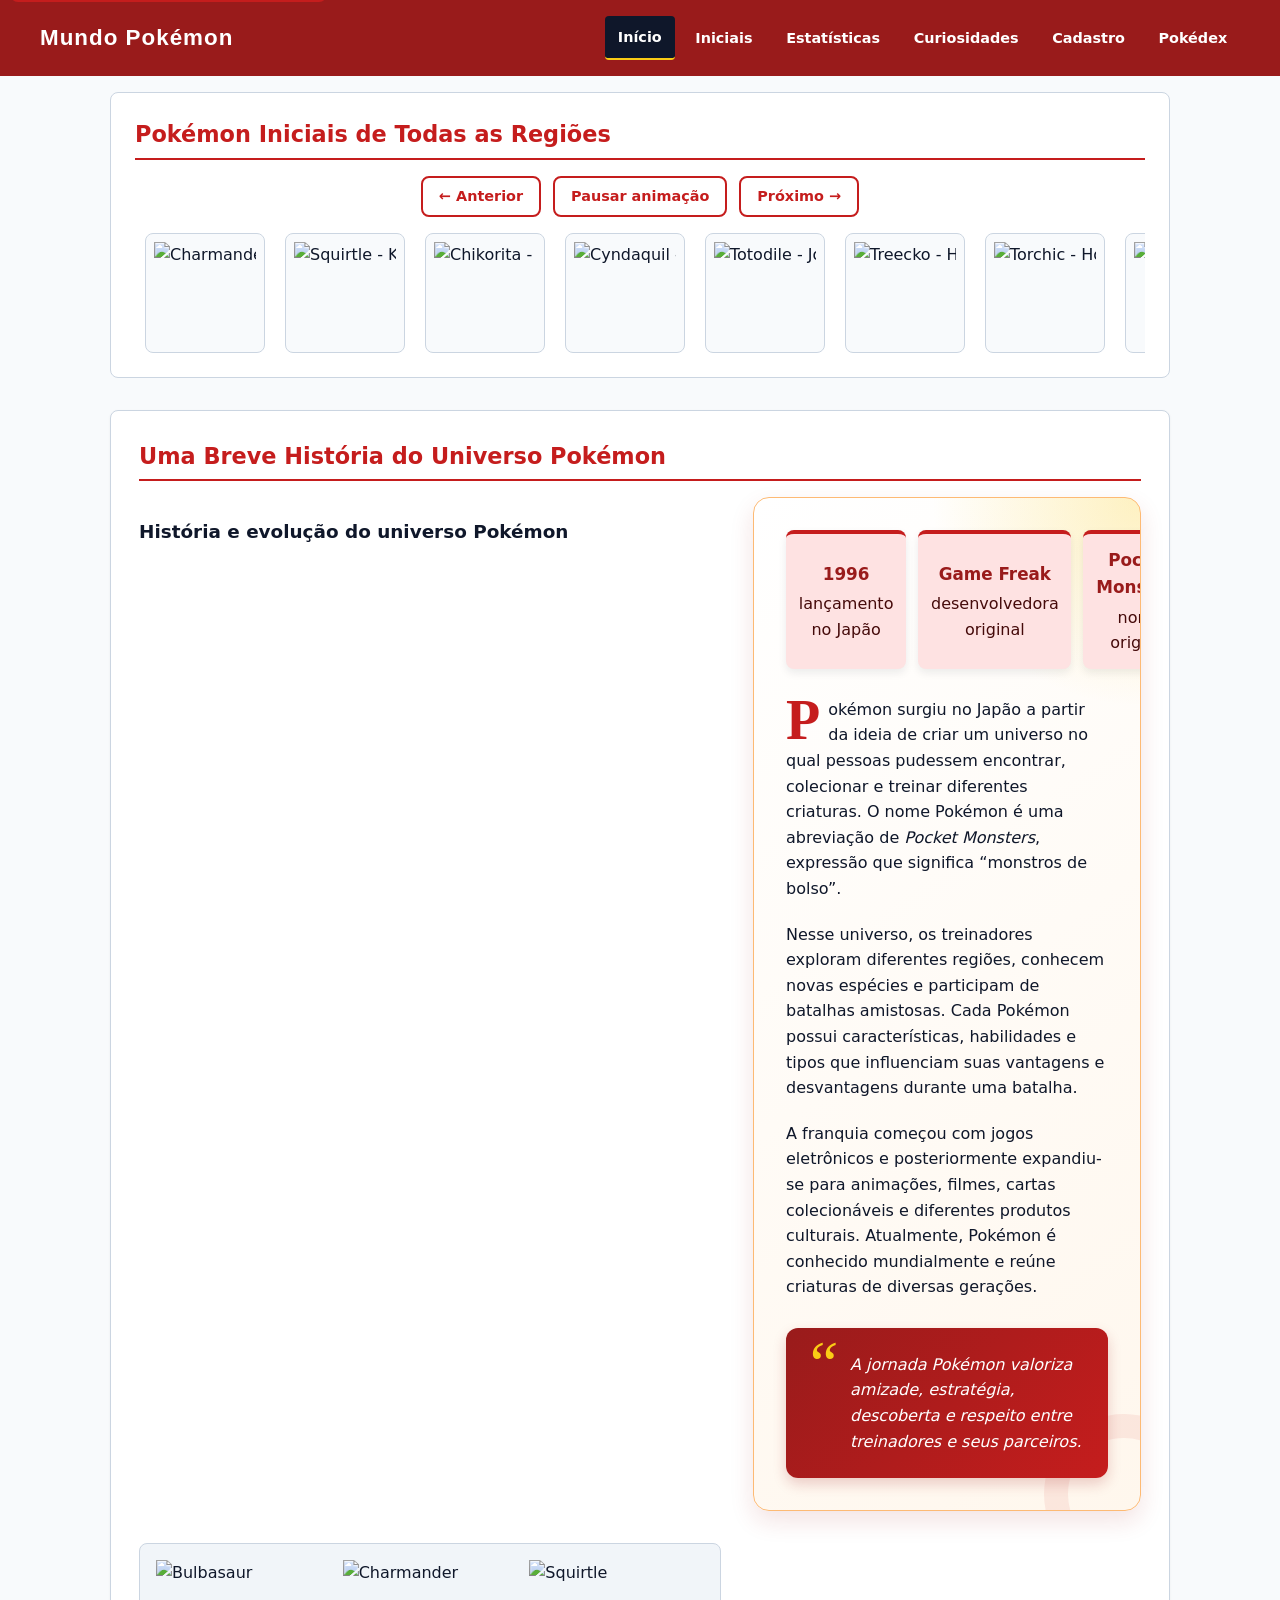
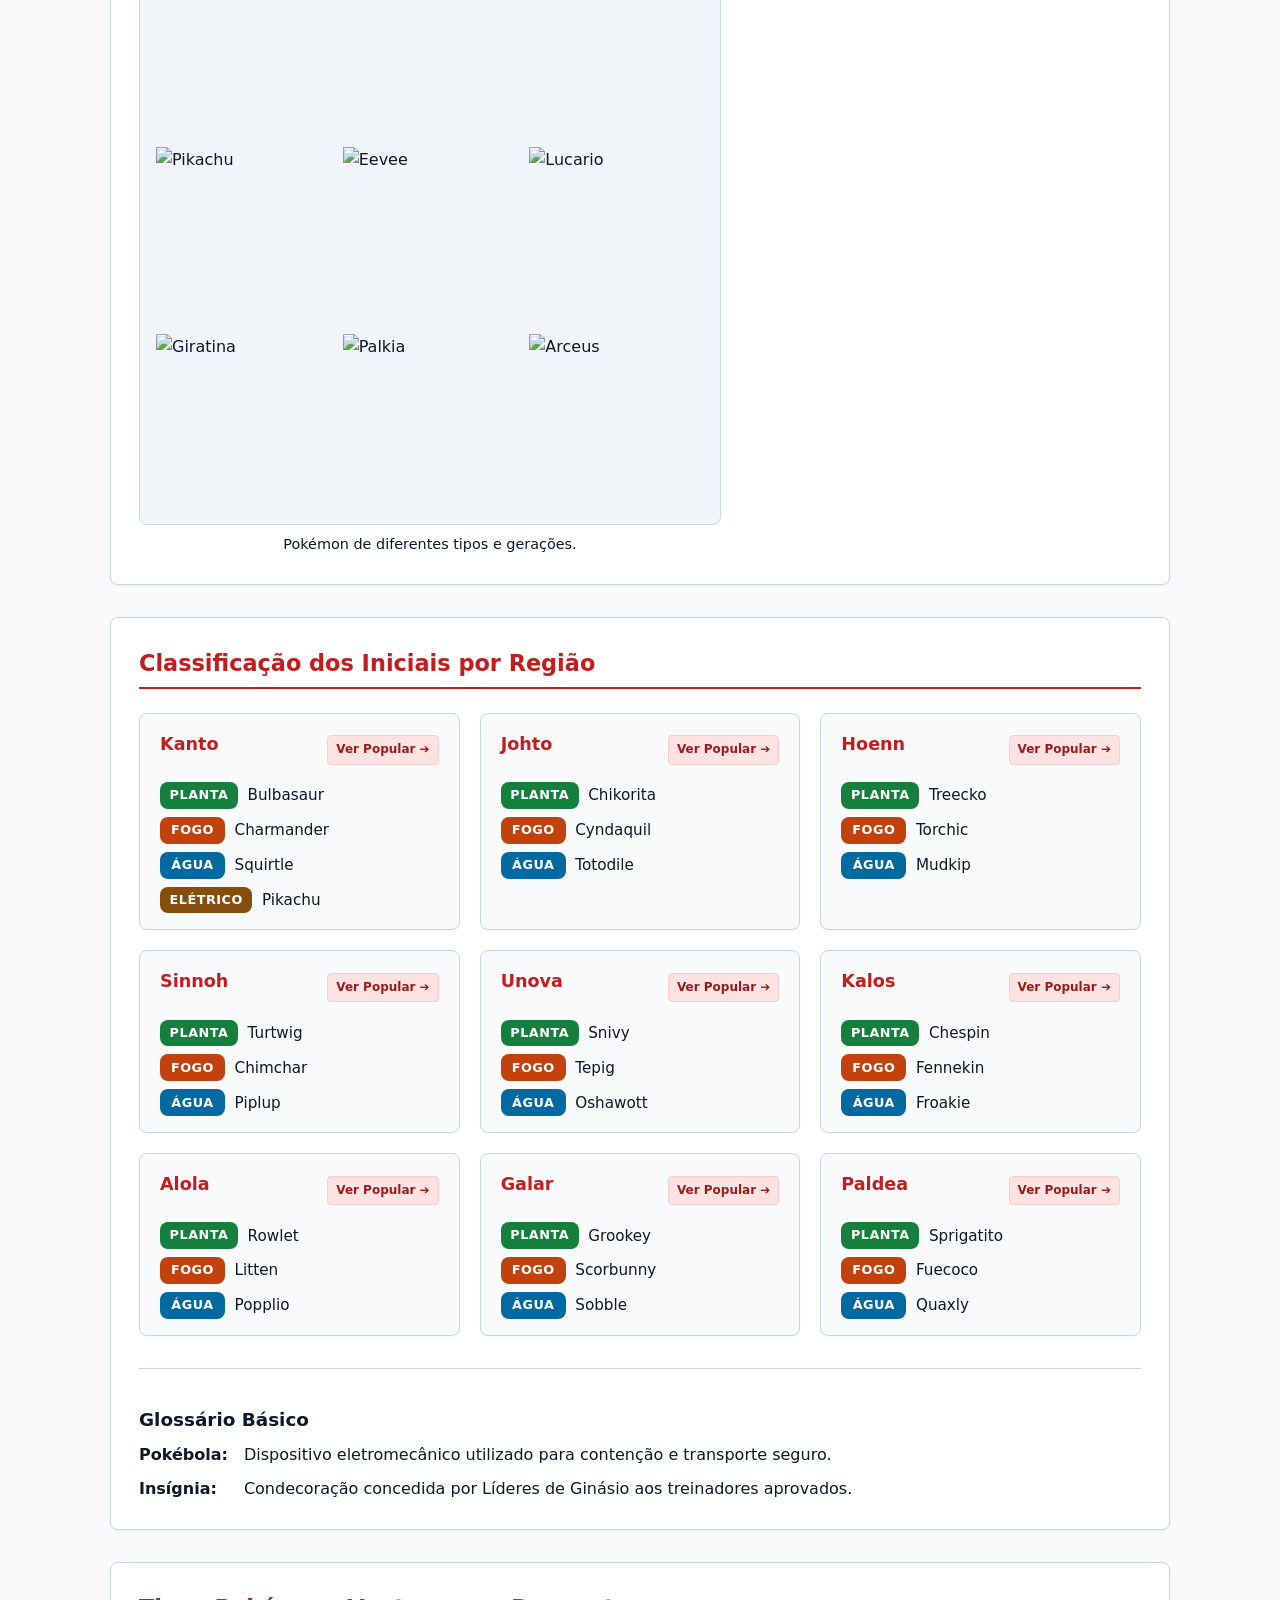
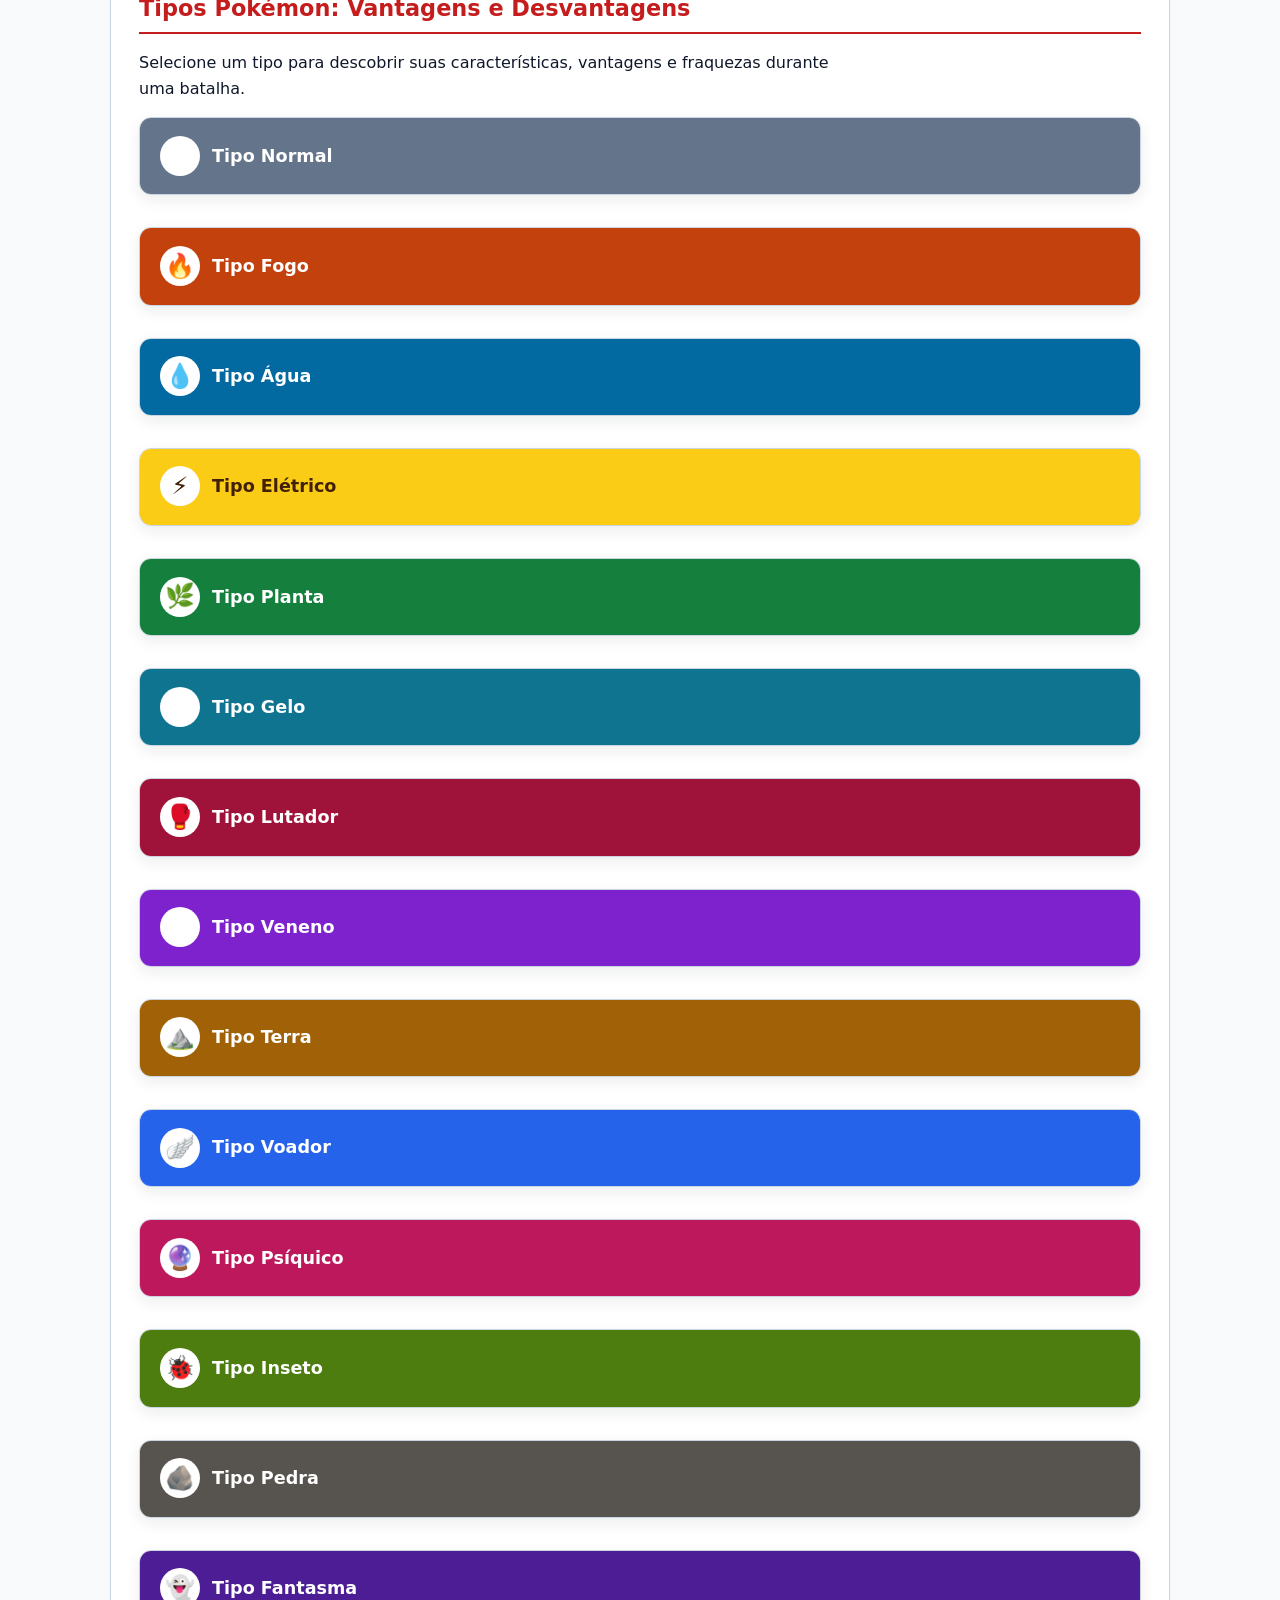
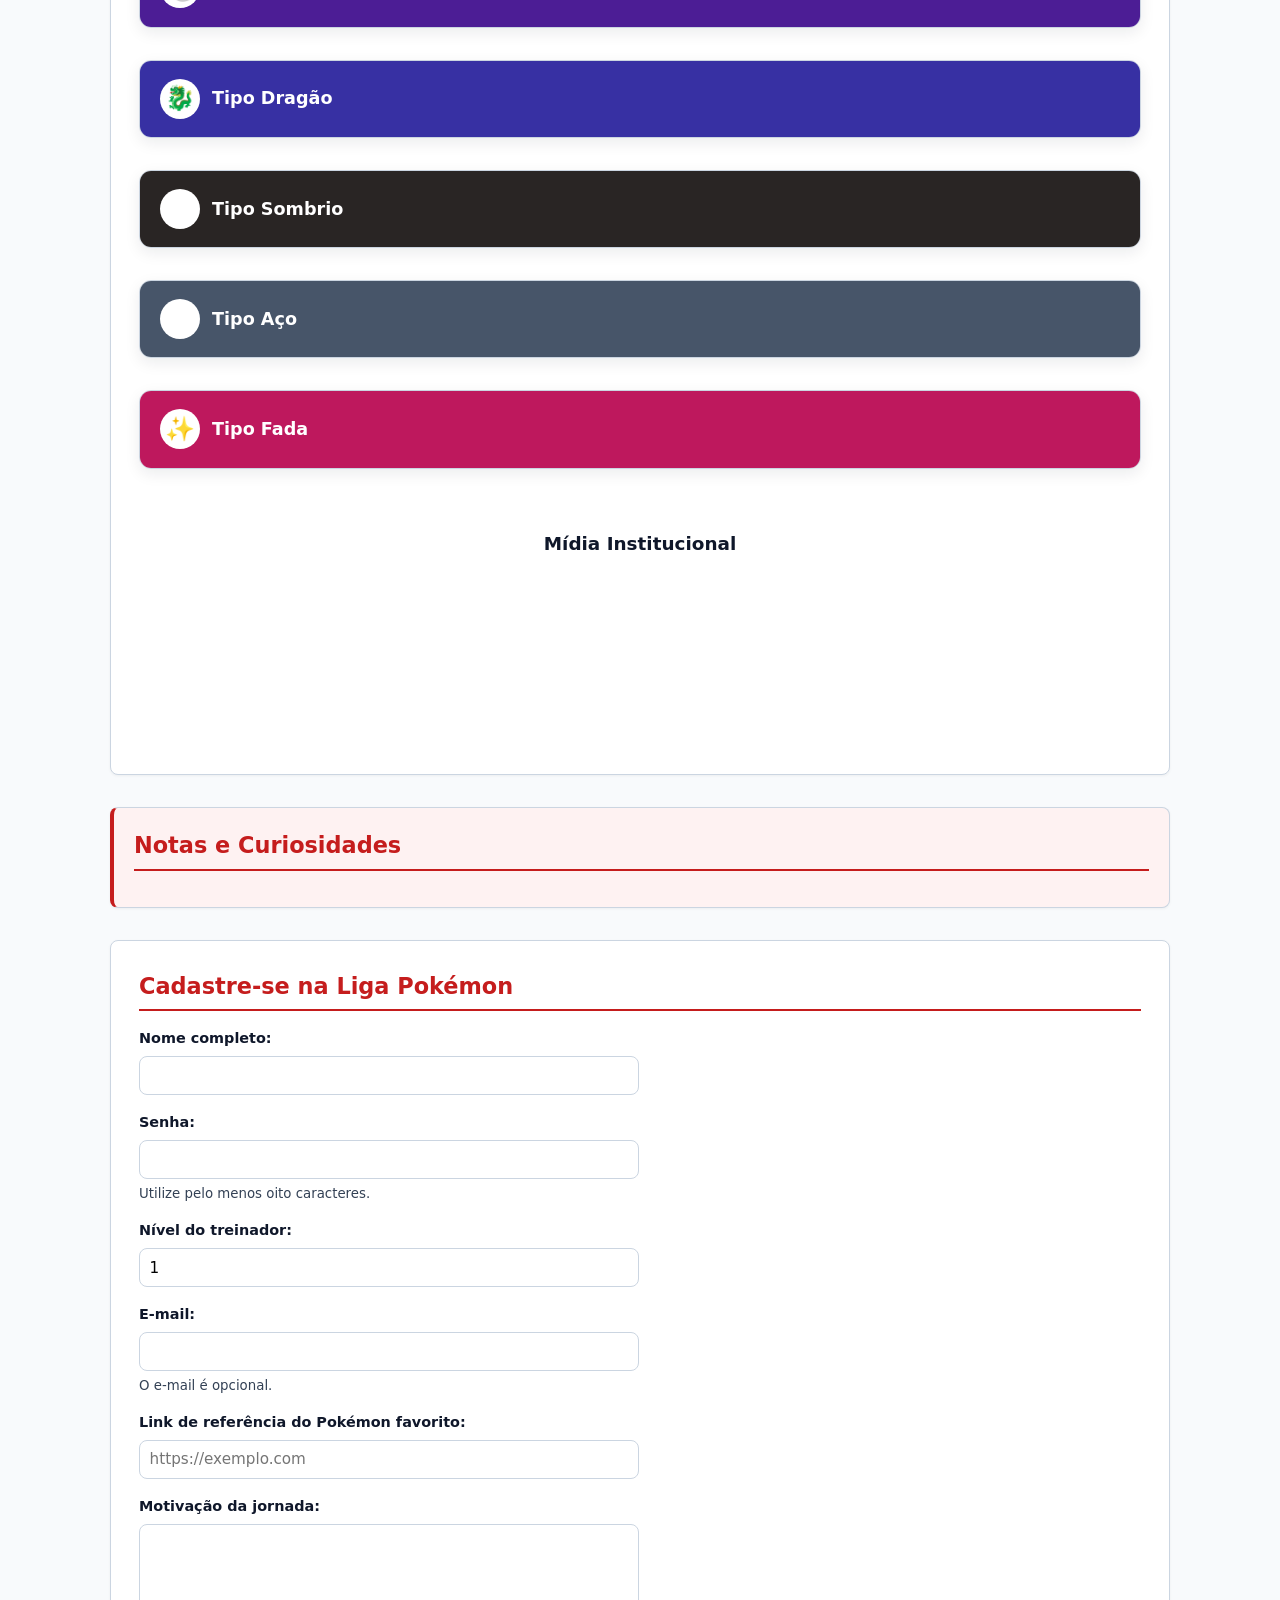
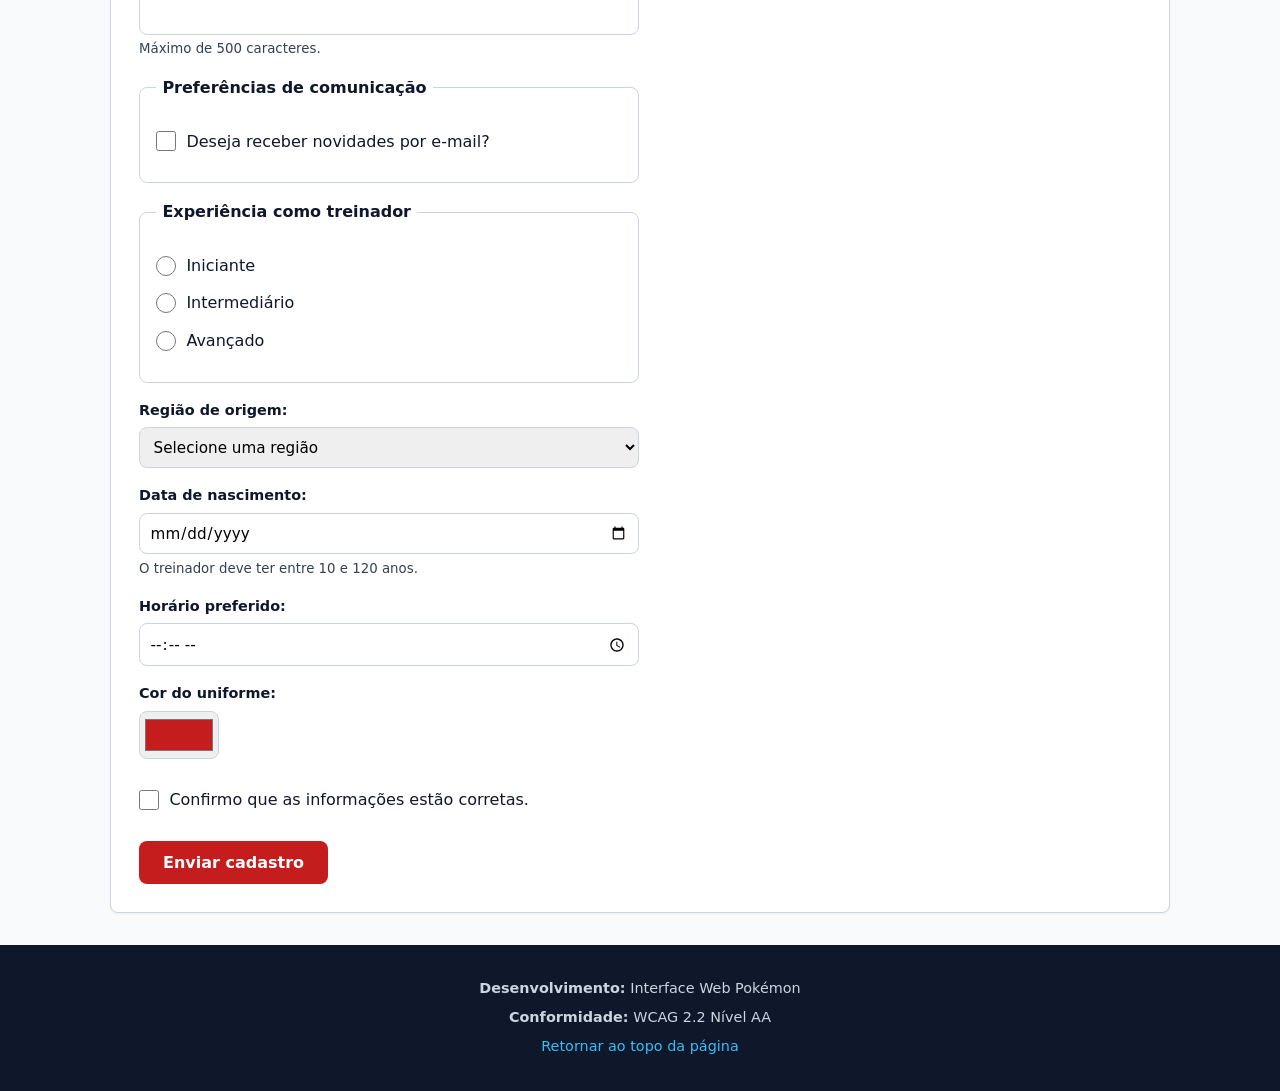
==== commit a3070680: "fix(validation): corrige estrutura semantica do HTML" ====
--- a/index.html
+++ b/index.html
@@ -42,7 +42,11 @@
   <h2>Pokémon Iniciais de Todas as Regiões</h2>
 
   <!-- Controles acessíveis do carrossel -->
-  <div class="carrossel-controles" aria-label="Controles do carrossel">
+  <div
+  class="carrossel-controles"
+  role="group"
+  aria-label="Controles do carrossel"
+>
     <button
       type="button"
       id="carrossel-anterior"
@@ -131,6 +135,9 @@
   <h2>Uma Breve História do Universo Pokémon</h2>
 
   <article class="historia-pokemon">
+    <h3 class="visualmente-oculto">
+  História e evolução do universo Pokémon
+</h3>
     <div class="historia-conteudo">
       <ul class="marcos-historia" aria-label="Marcos da história de Pokémon">
   <li><strong>1996</strong> lançamento no Japão</li>
@@ -1750,6 +1757,20 @@
     </details>
   </div>
 
+      <div class="video-container">
+        <h3>Mídia Institucional</h3>
+        <iframe
+          width="320"
+          height="180"
+          src="https://www.youtube-nocookie.com/embed/jM7tqHHJoeY"
+          title="Trailer Promocional Pokémon"
+          loading="lazy"
+          allow="accelerometer; autoplay; clipboard-write; encrypted-media; gyroscope; picture-in-picture; web-share"
+          referrerpolicy="strict-origin-when-cross-origin"
+          allowfullscreen
+        ></iframe>
+      </div>
+    </section>
 
       <!-- Aside (id="curiosidades") -->
       <aside id="curiosidades" class="section-bloco curiosidades-box">
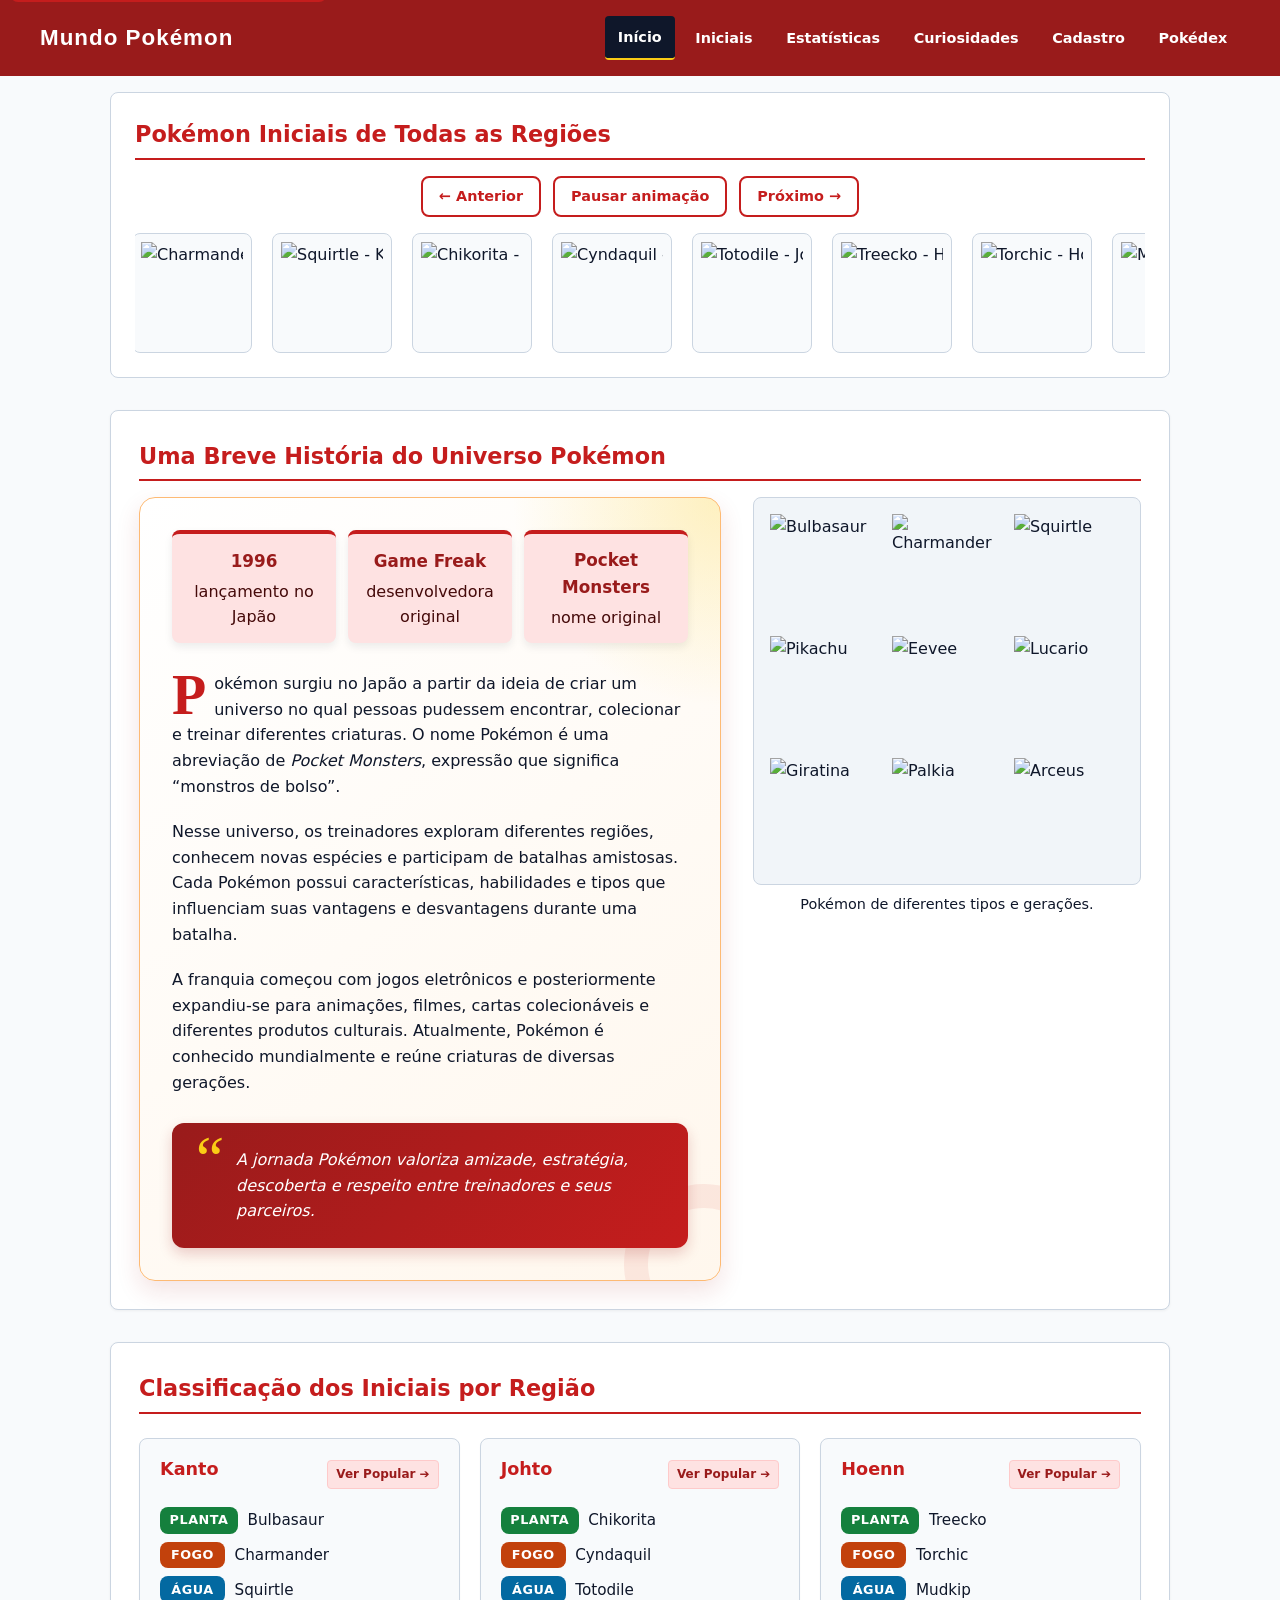
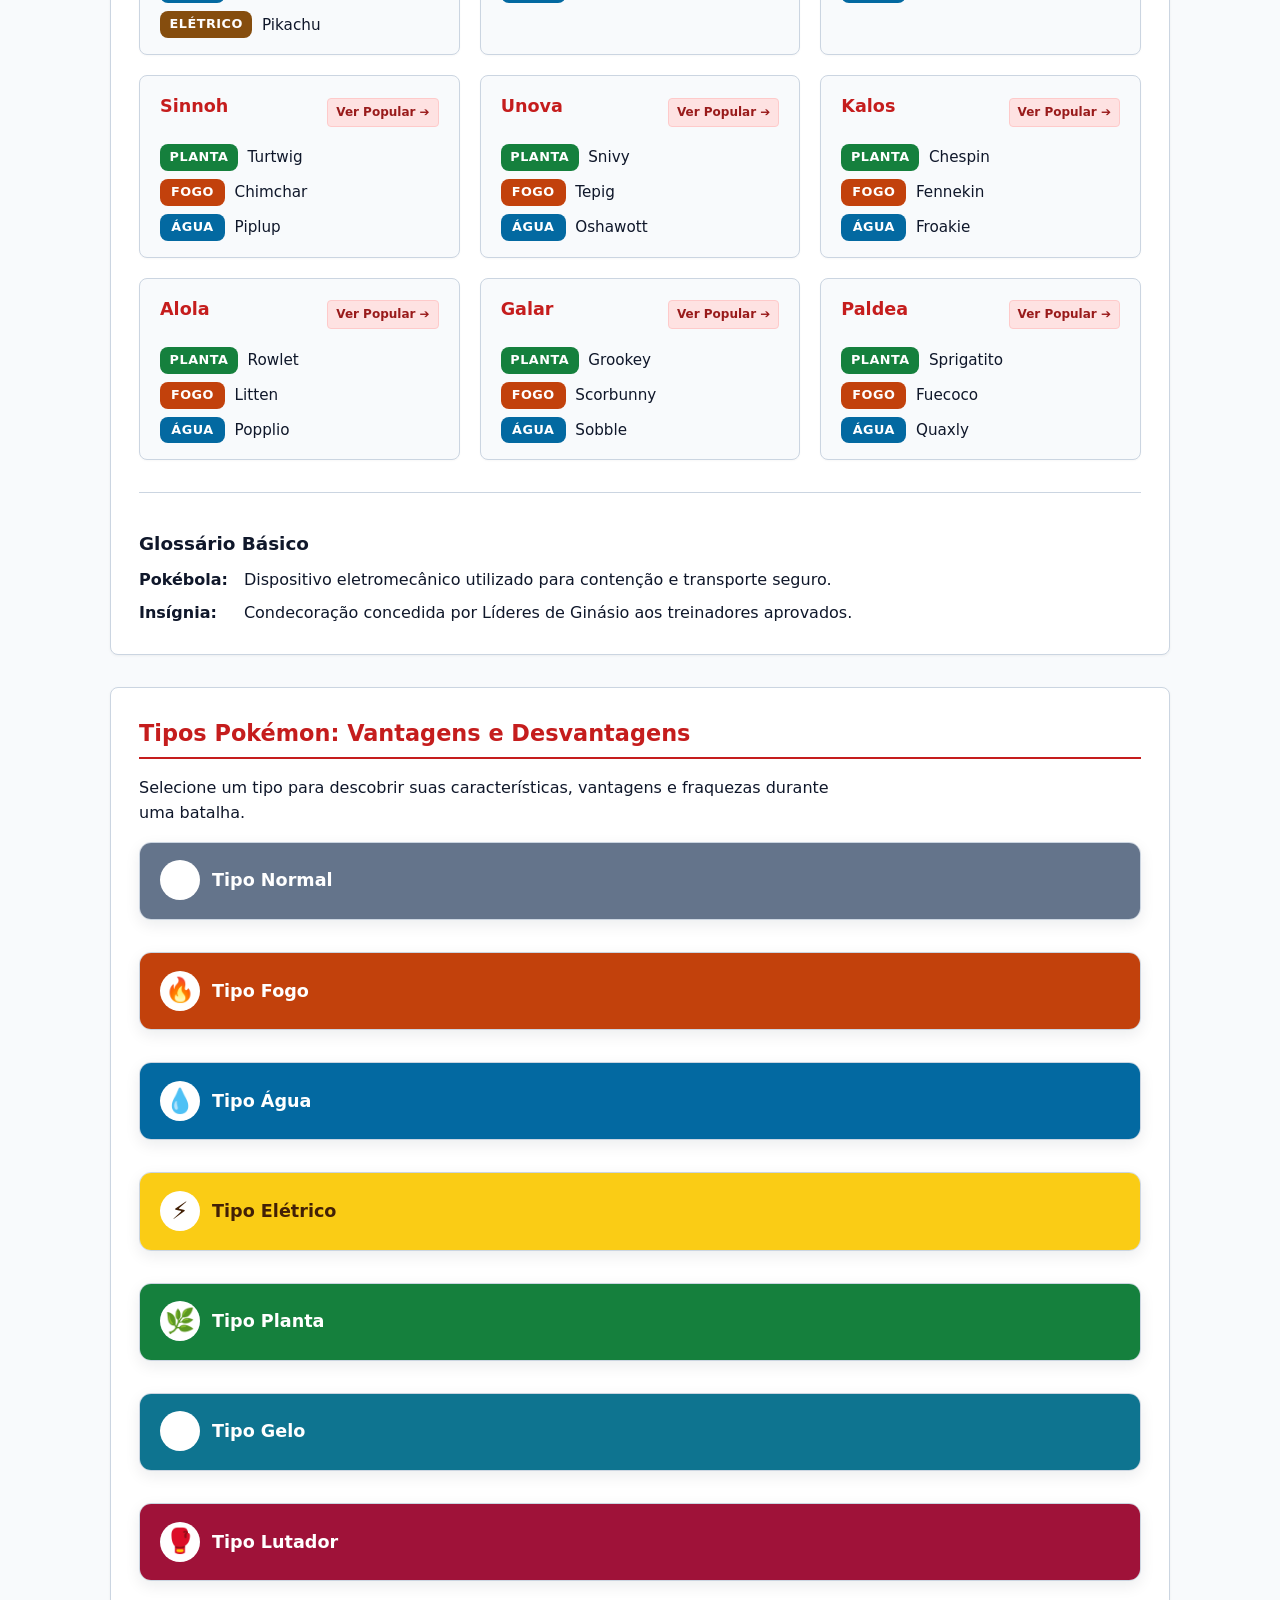
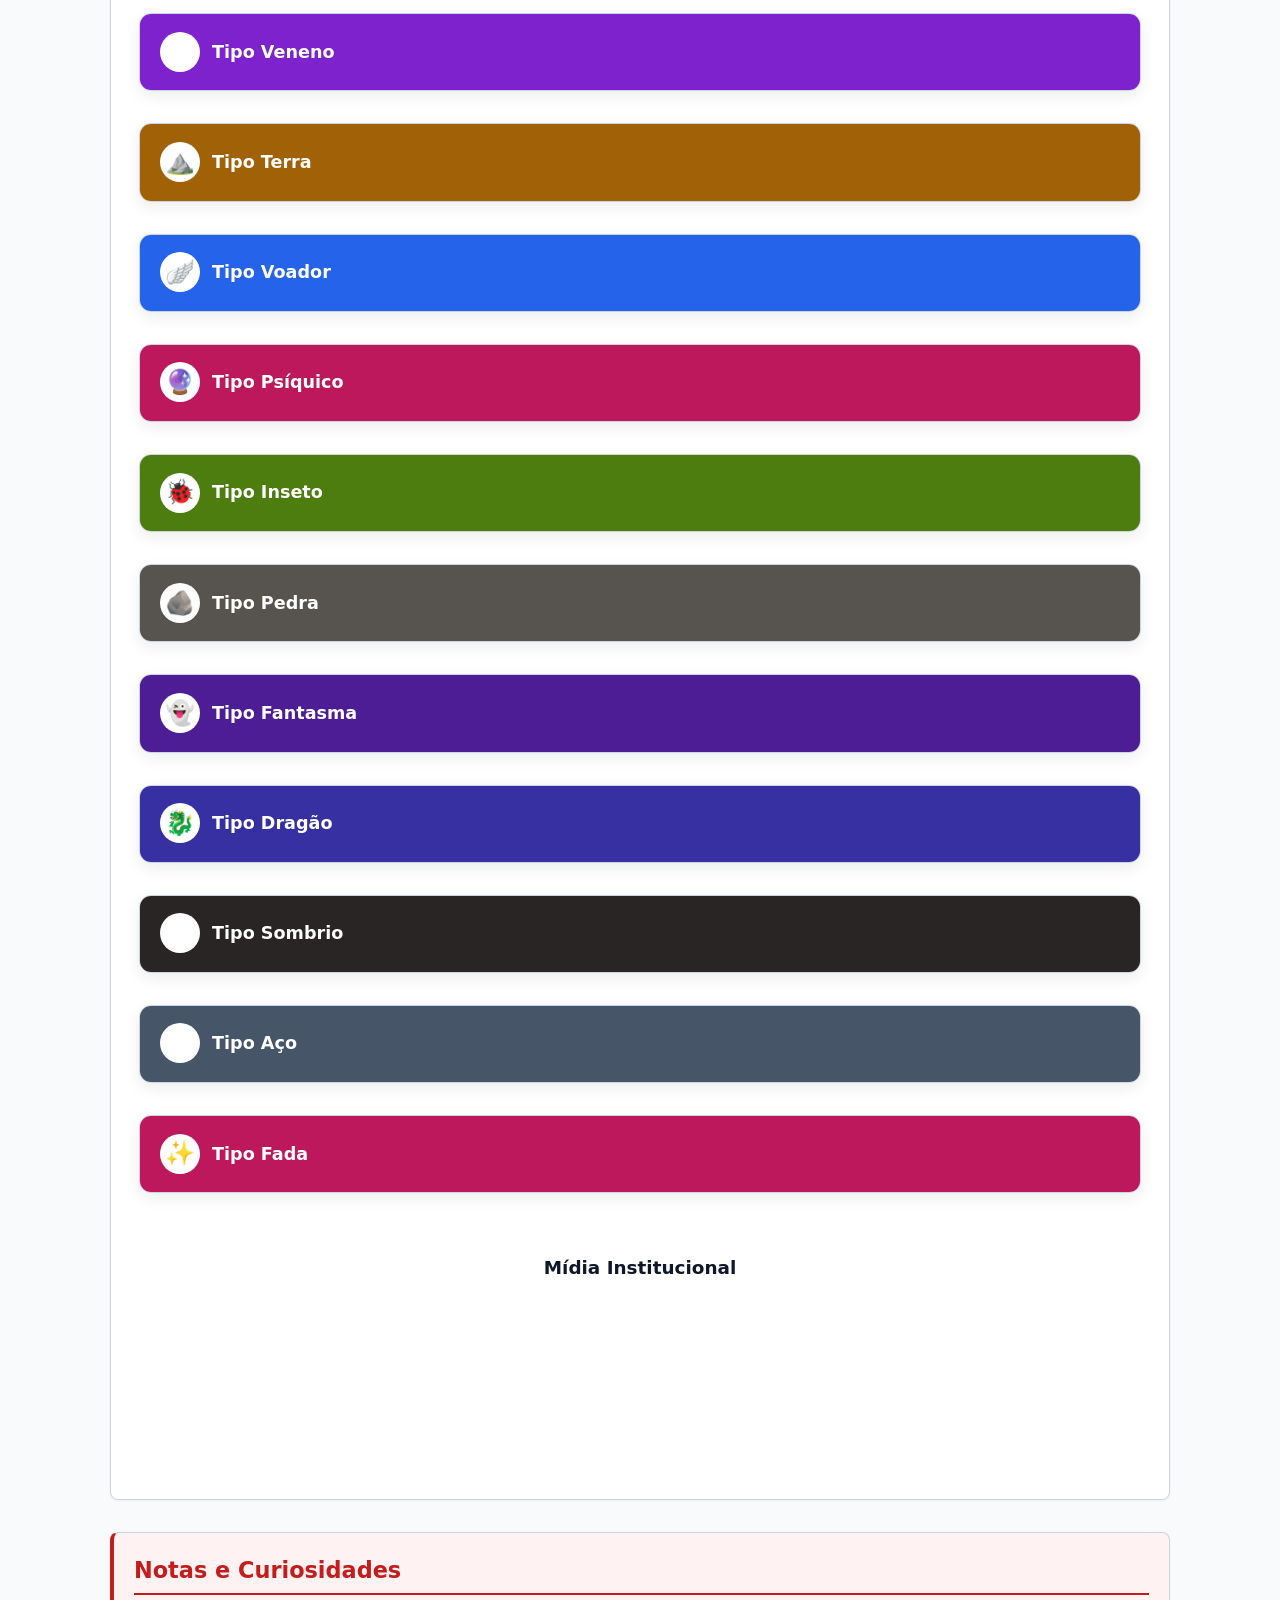
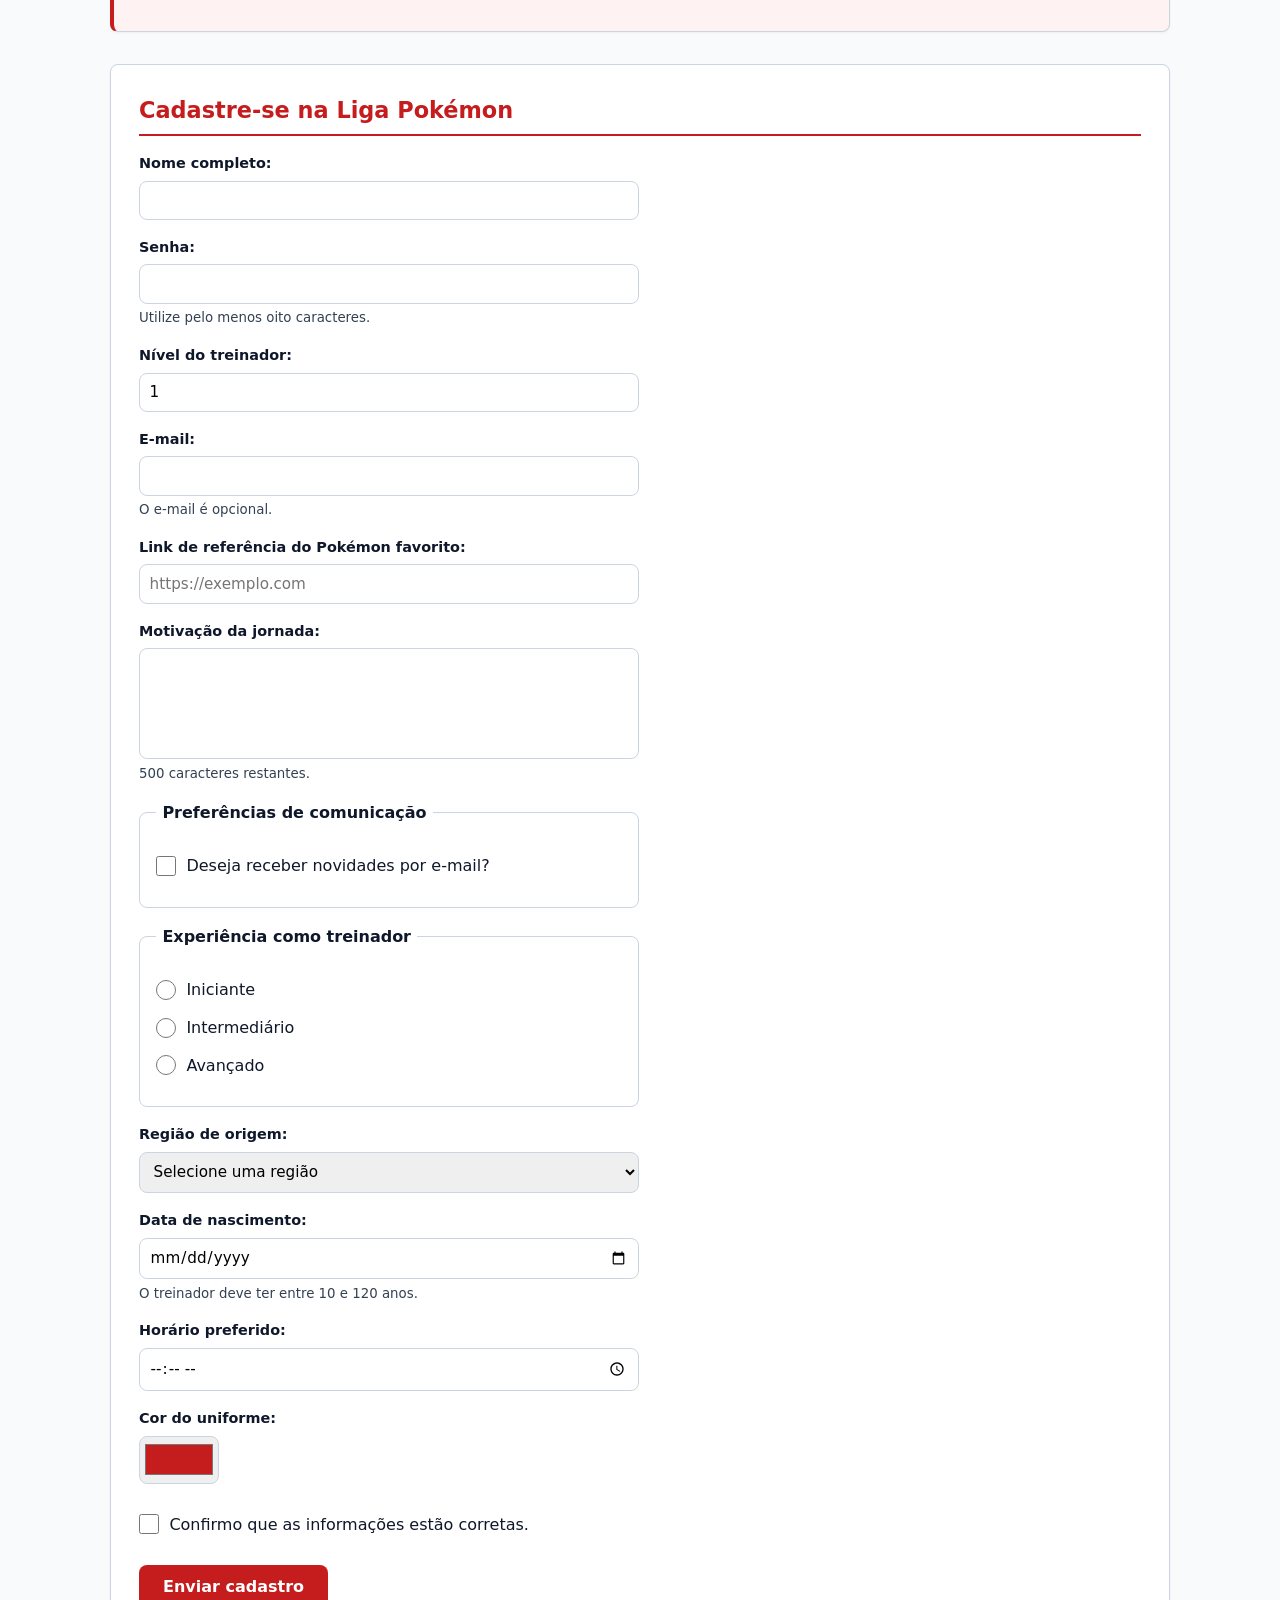
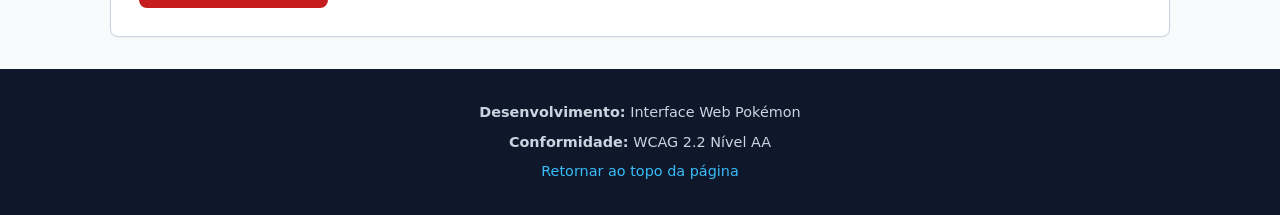
==== commit f7508f0a: "feat(form): adiciona contador de caracteres em tempo real" ====
--- a/index.html
+++ b/index.html
@@ -1863,21 +1863,24 @@
     />
   </div>
 
-  <!-- 6. Textarea -->
-  <div class="campo-form">
-    <label for="mensagem">Motivação da jornada:</label>
-    <textarea
-      id="mensagem"
-      name="mensagem"
-      rows="5"
-      minlength="10"
-      maxlength="500"
-      aria-describedby="limite-mensagem"
-      required
-    ></textarea>
-    <small id="limite-mensagem">Máximo de 500 caracteres.</small>
-  </div>
-
+  <!-- 6. Textarea com contador de caracteres -->
+<div class="campo-form">
+  <label for="mensagem">Motivação da jornada:</label>
+
+  <textarea
+    id="mensagem"
+    name="mensagem"
+    rows="5"
+    minlength="10"
+    maxlength="500"
+    aria-describedby="limite-mensagem"
+    required
+  ></textarea>
+
+  <small id="limite-mensagem">
+    500 caracteres restantes.
+  </small>
+</div>
   <!-- 7. Checkbox -->
   <fieldset class="grupo-form">
     <legend>Preferências de comunicação</legend>
--- a/css/styles.css
+++ b/css/styles.css
@@ -1390,4 +1390,15 @@
 
 .card-tipo[open] > summary {
   box-shadow: inset 0 -3px 0 rgba(255, 255, 255, 0.4);
+}
+.visualmente-oculto {
+  position: absolute;
+  width: 1px;
+  height: 1px;
+  padding: 0;
+  margin: -1px;
+  overflow: hidden;
+  clip: rect(0, 0, 0, 0);
+  white-space: nowrap;
+  border: 0;
 }
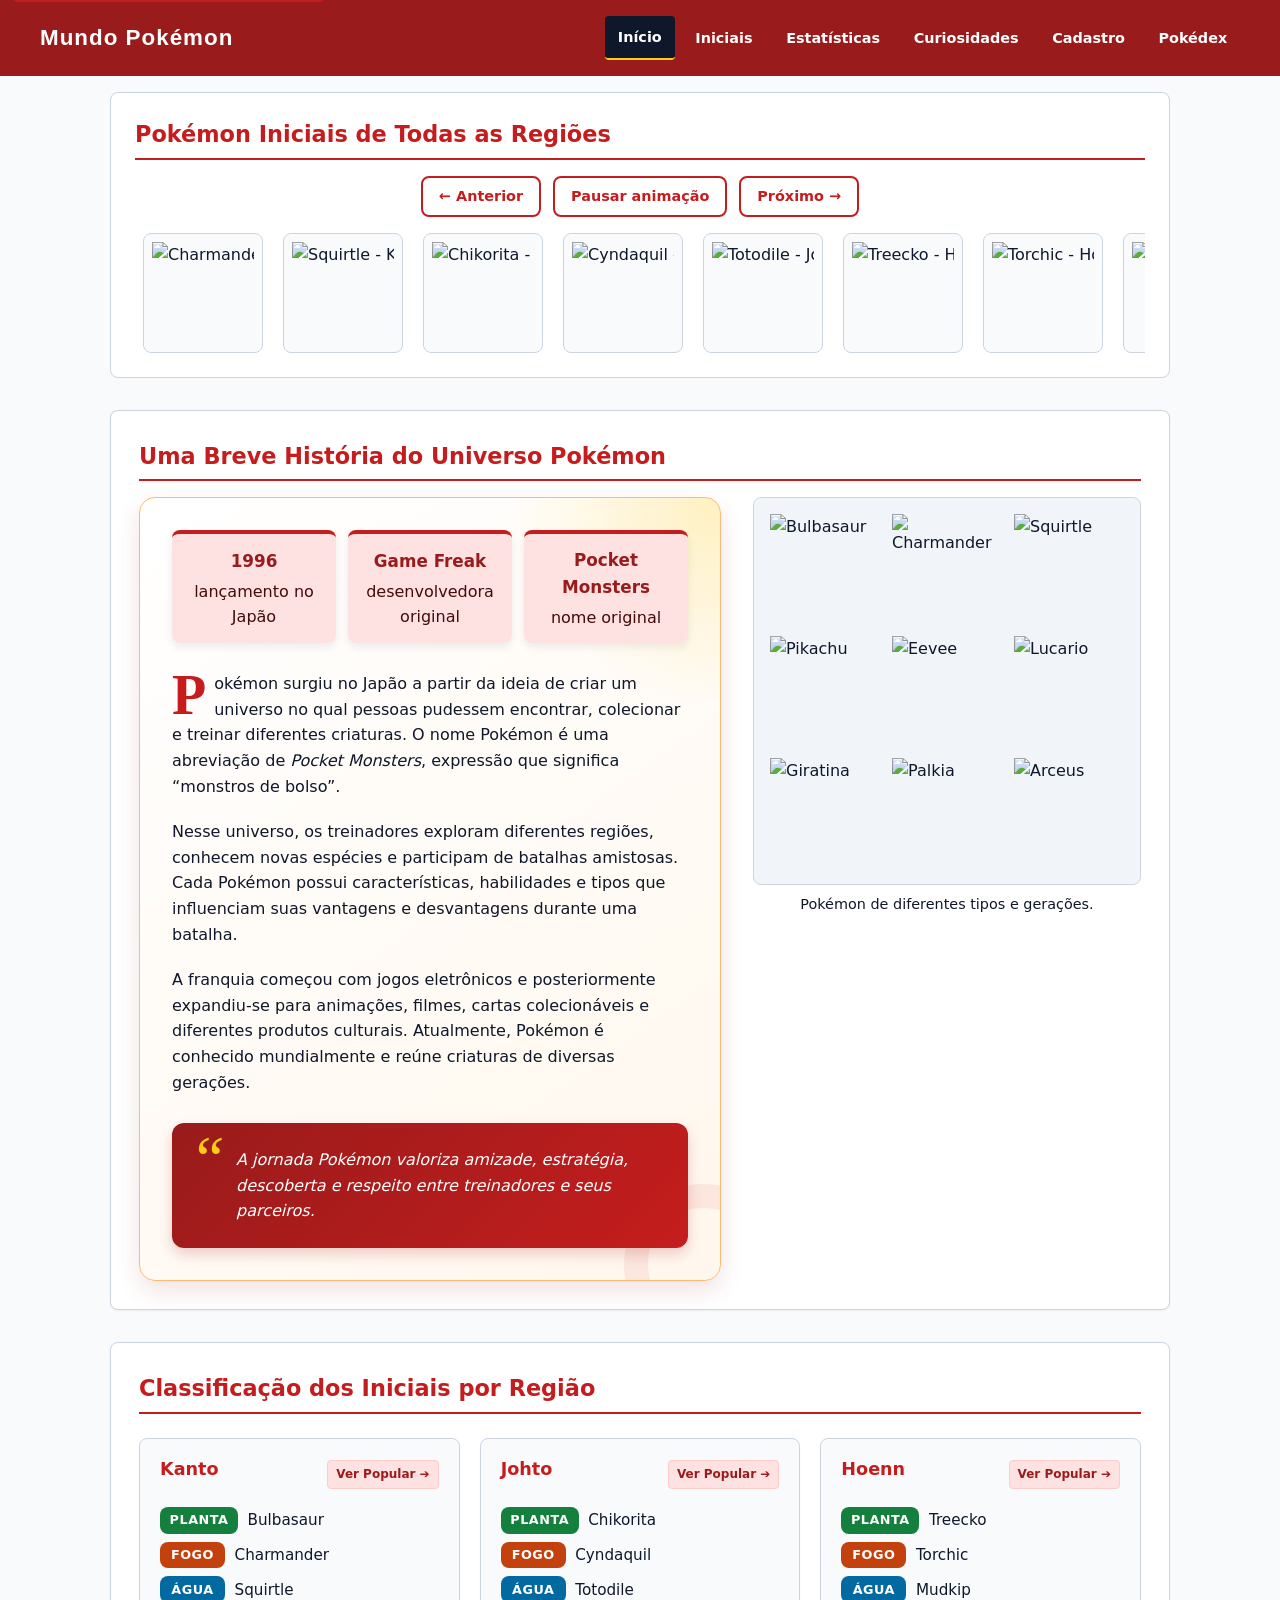
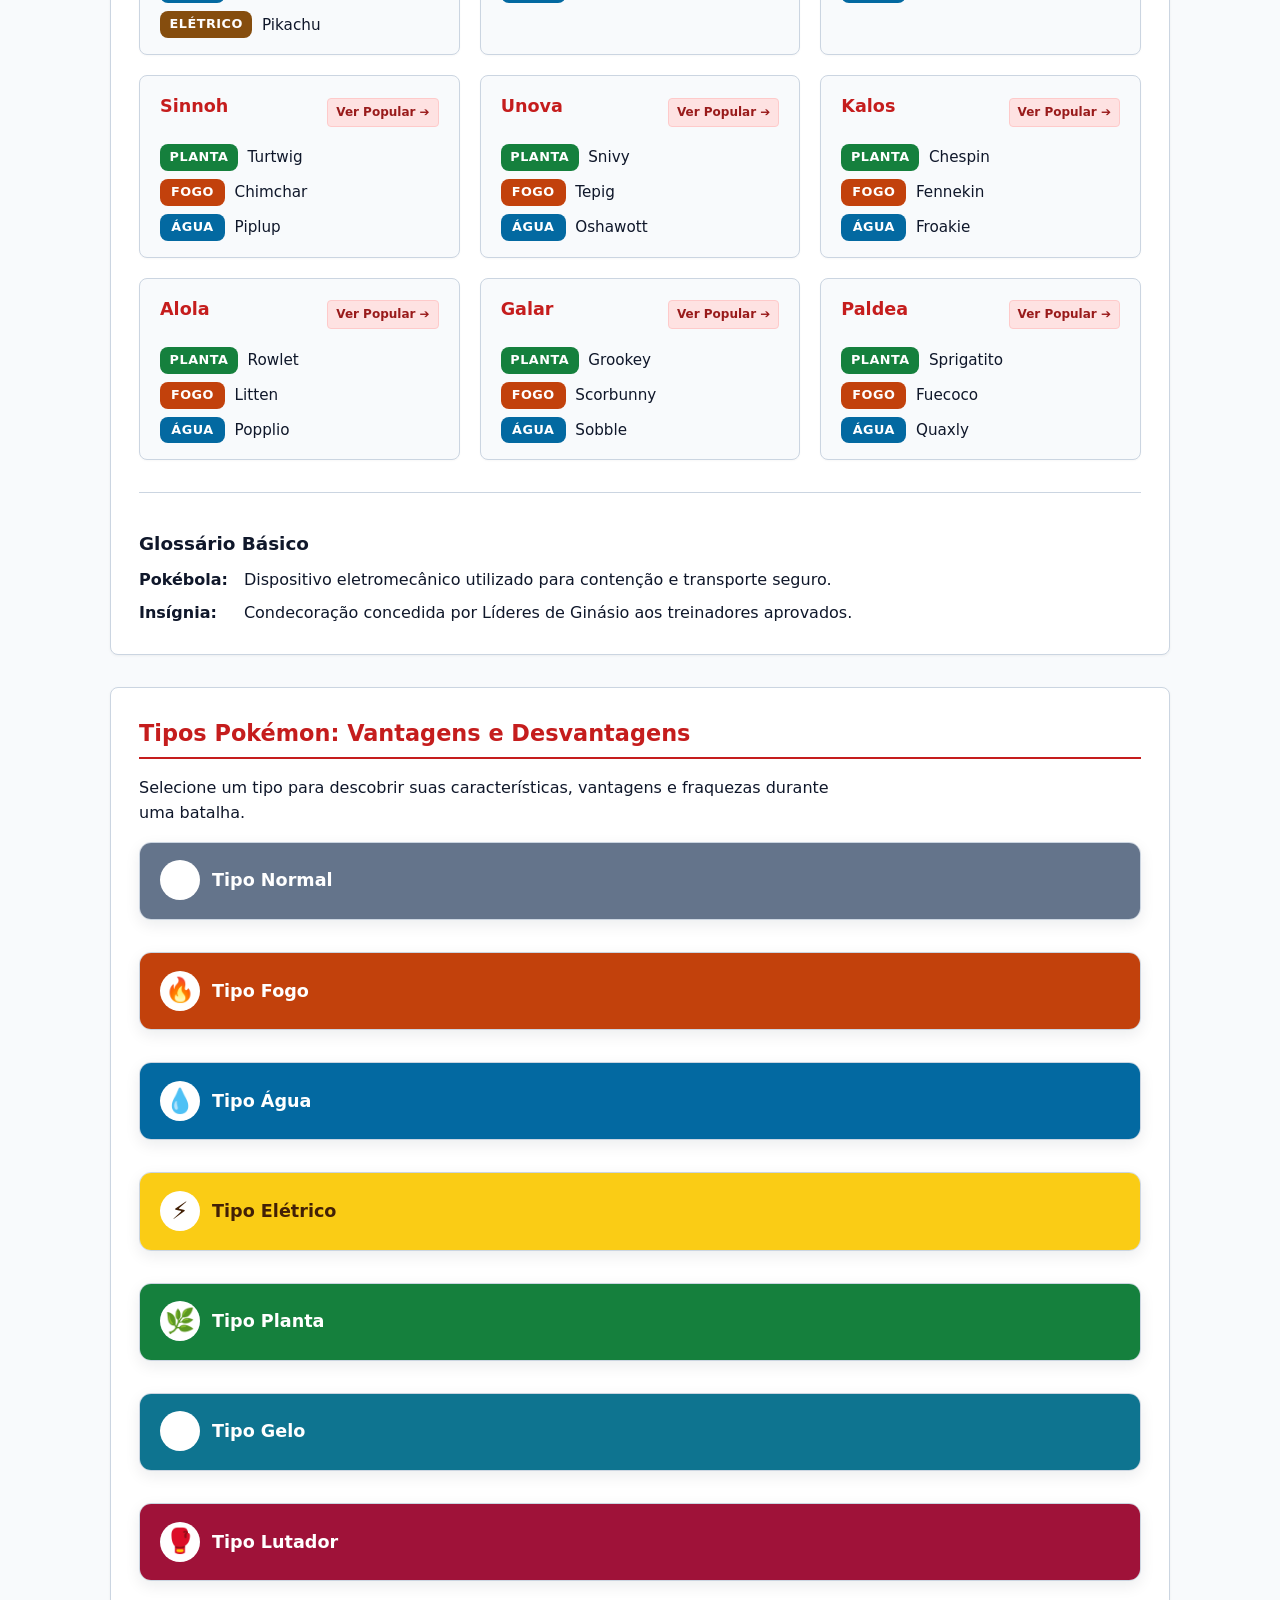
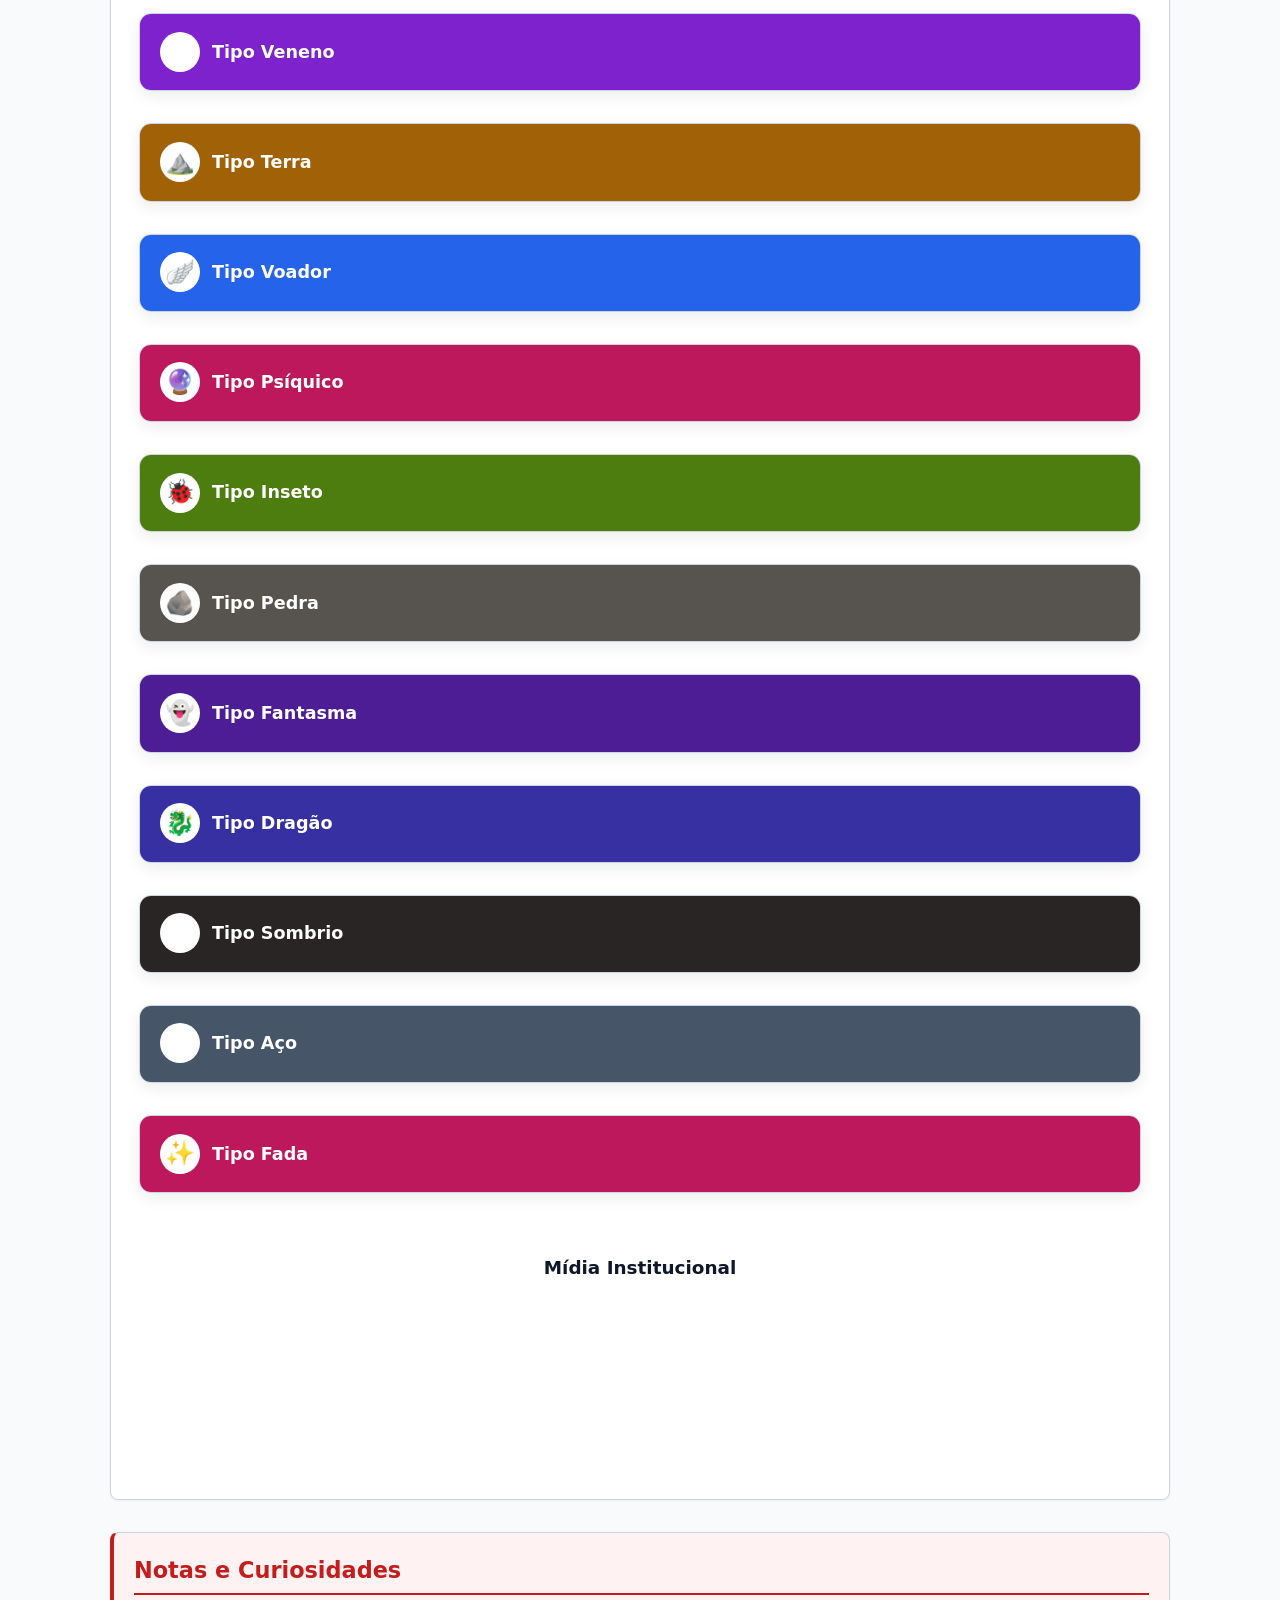
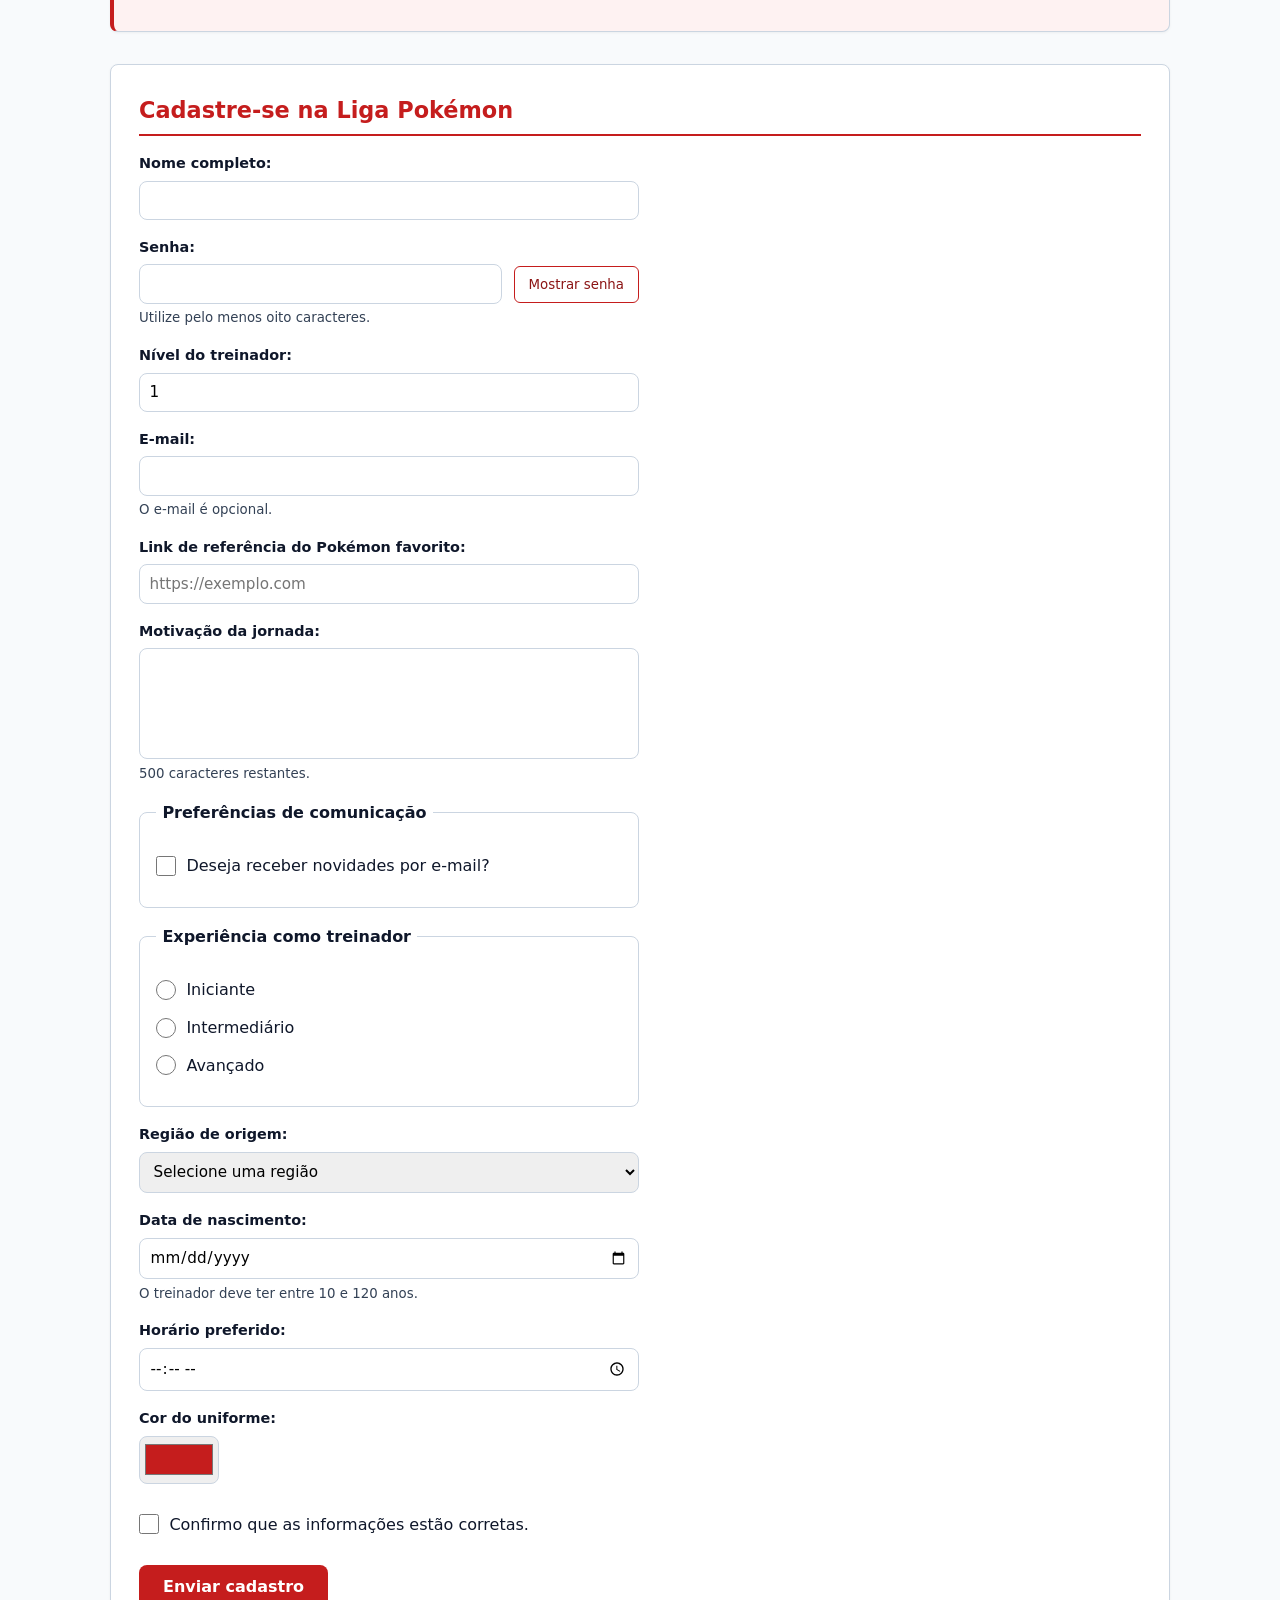
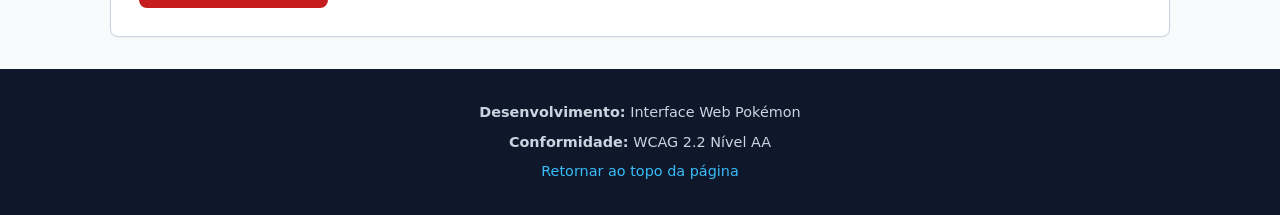
==== commit b355f5e2: "feat(form): adiciona botao para mostrar e esconder senha" ====
--- a/index.html
+++ b/index.html
@@ -1800,9 +1800,11 @@
     />
   </div>
 
-  <!-- 2. Password -->
-  <div class="campo-form">
-    <label for="senha">Senha:</label>
+  <!-- 2. Password com botão para mostrar ou esconder -->
+<div class="campo-form">
+  <label for="senha">Senha:</label>
+
+  <div class="campo-senha">
     <input
       type="password"
       id="senha"
@@ -1813,10 +1815,21 @@
       required
       aria-describedby="ajuda-senha"
     />
-    <small id="ajuda-senha">
-      Utilize pelo menos oito caracteres.
-    </small>
+
+    <button
+      type="button"
+      id="alternar-senha"
+      aria-controls="senha"
+      aria-pressed="false"
+    >
+      Mostrar senha
+    </button>
   </div>
+
+  <small id="ajuda-senha">
+    Utilize pelo menos oito caracteres.
+  </small>
+</div>
 
   <!-- 3. Number -->
   <div class="campo-form">
--- a/css/styles.css
+++ b/css/styles.css
@@ -1401,4 +1401,43 @@
   clip: rect(0, 0, 0, 0);
   white-space: nowrap;
   border: 0;
+}
+#contador-caracteres {
+  margin-top: 0.5rem;
+  font-size: 0.875rem;
+  color: #334155;
+}
+.campo-senha {
+  display: flex;
+  align-items: center;
+  gap: 0.75rem;
+}
+
+.campo-senha input {
+  flex: 1;
+  min-width: 0;
+}
+
+#alternar-senha {
+  padding: 0.625rem 0.875rem;
+  border: 1px solid #c51d1d;
+  border-radius: 0.375rem;
+  background-color: #ffffff;
+  color: #8c1515;
+  cursor: pointer;
+}
+
+#alternar-senha:hover {
+  background-color: #fff1f2;
+}
+
+#alternar-senha:focus-visible {
+  outline: 3px solid #1d4ed8;
+  outline-offset: 2px;
+}
+
+@media (max-width: 640px) {
+  .campo-senha {
+    flex-wrap: wrap;
+  }
 }
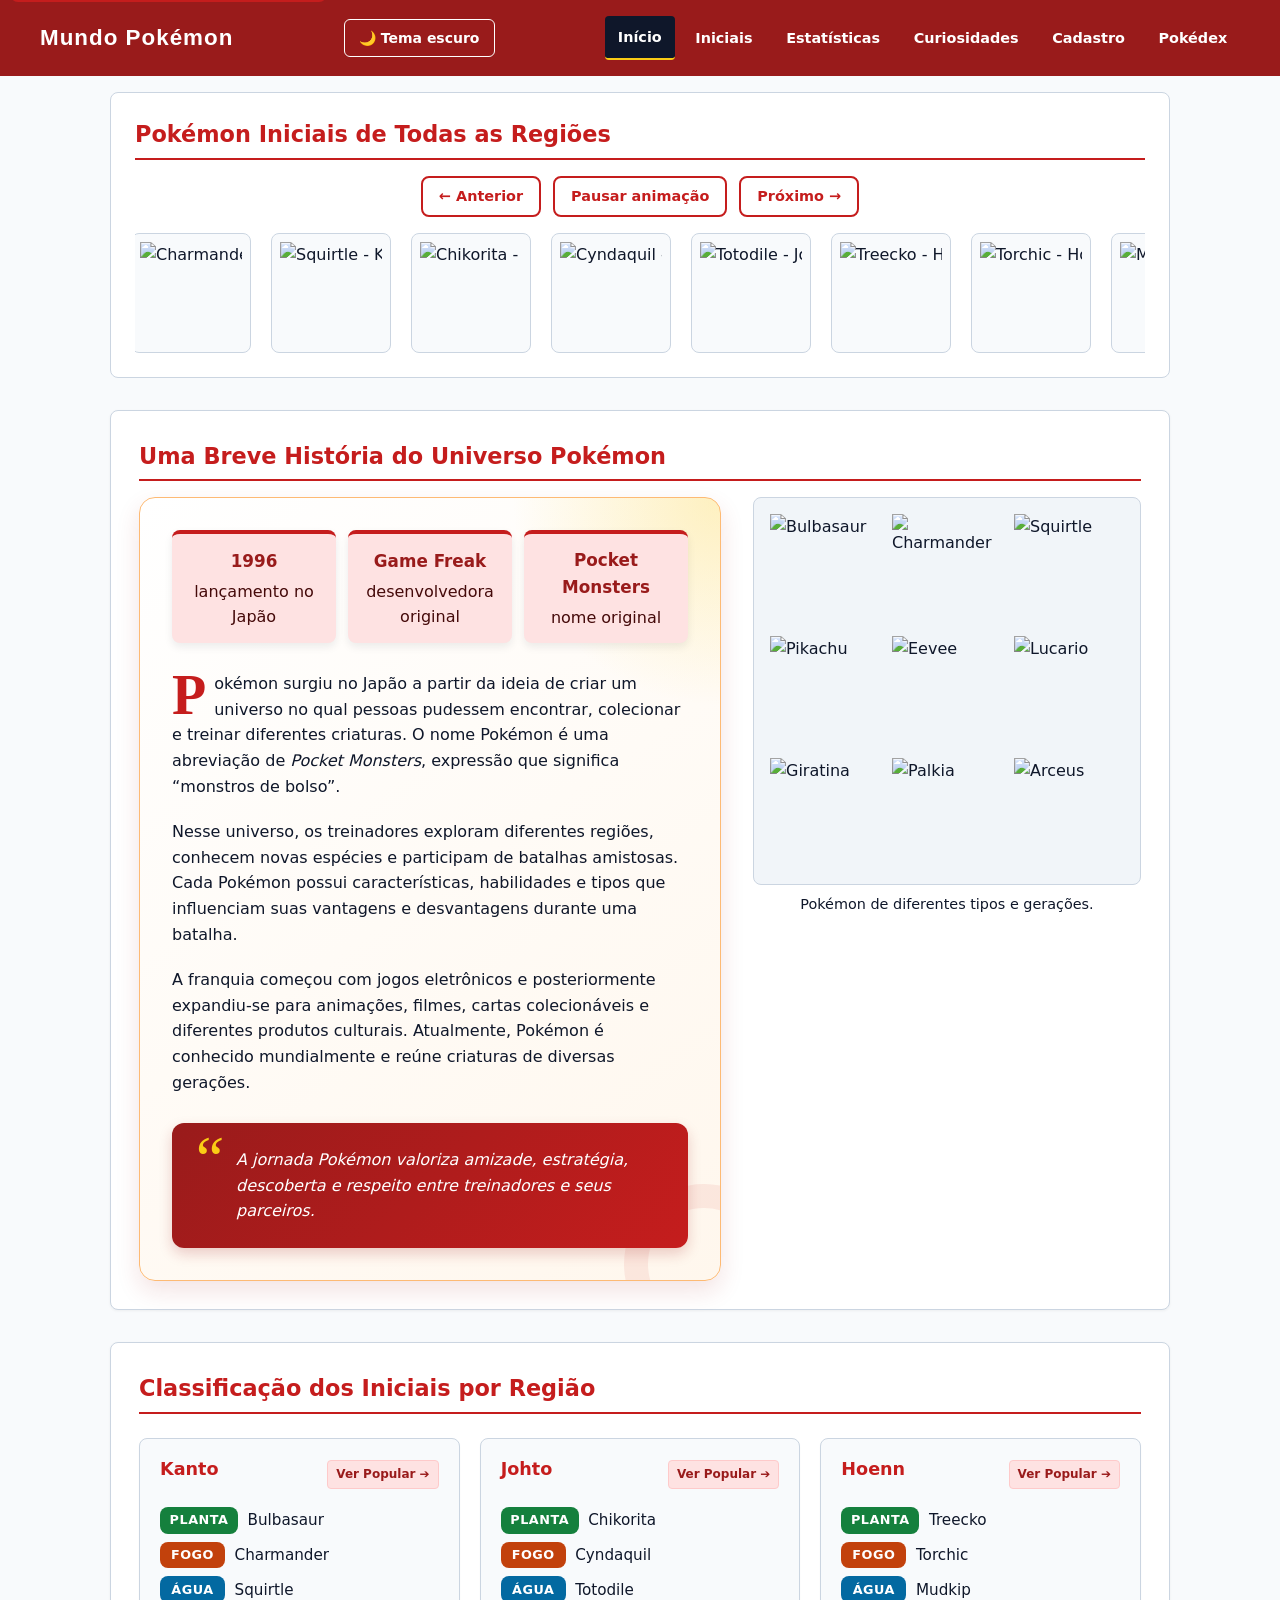
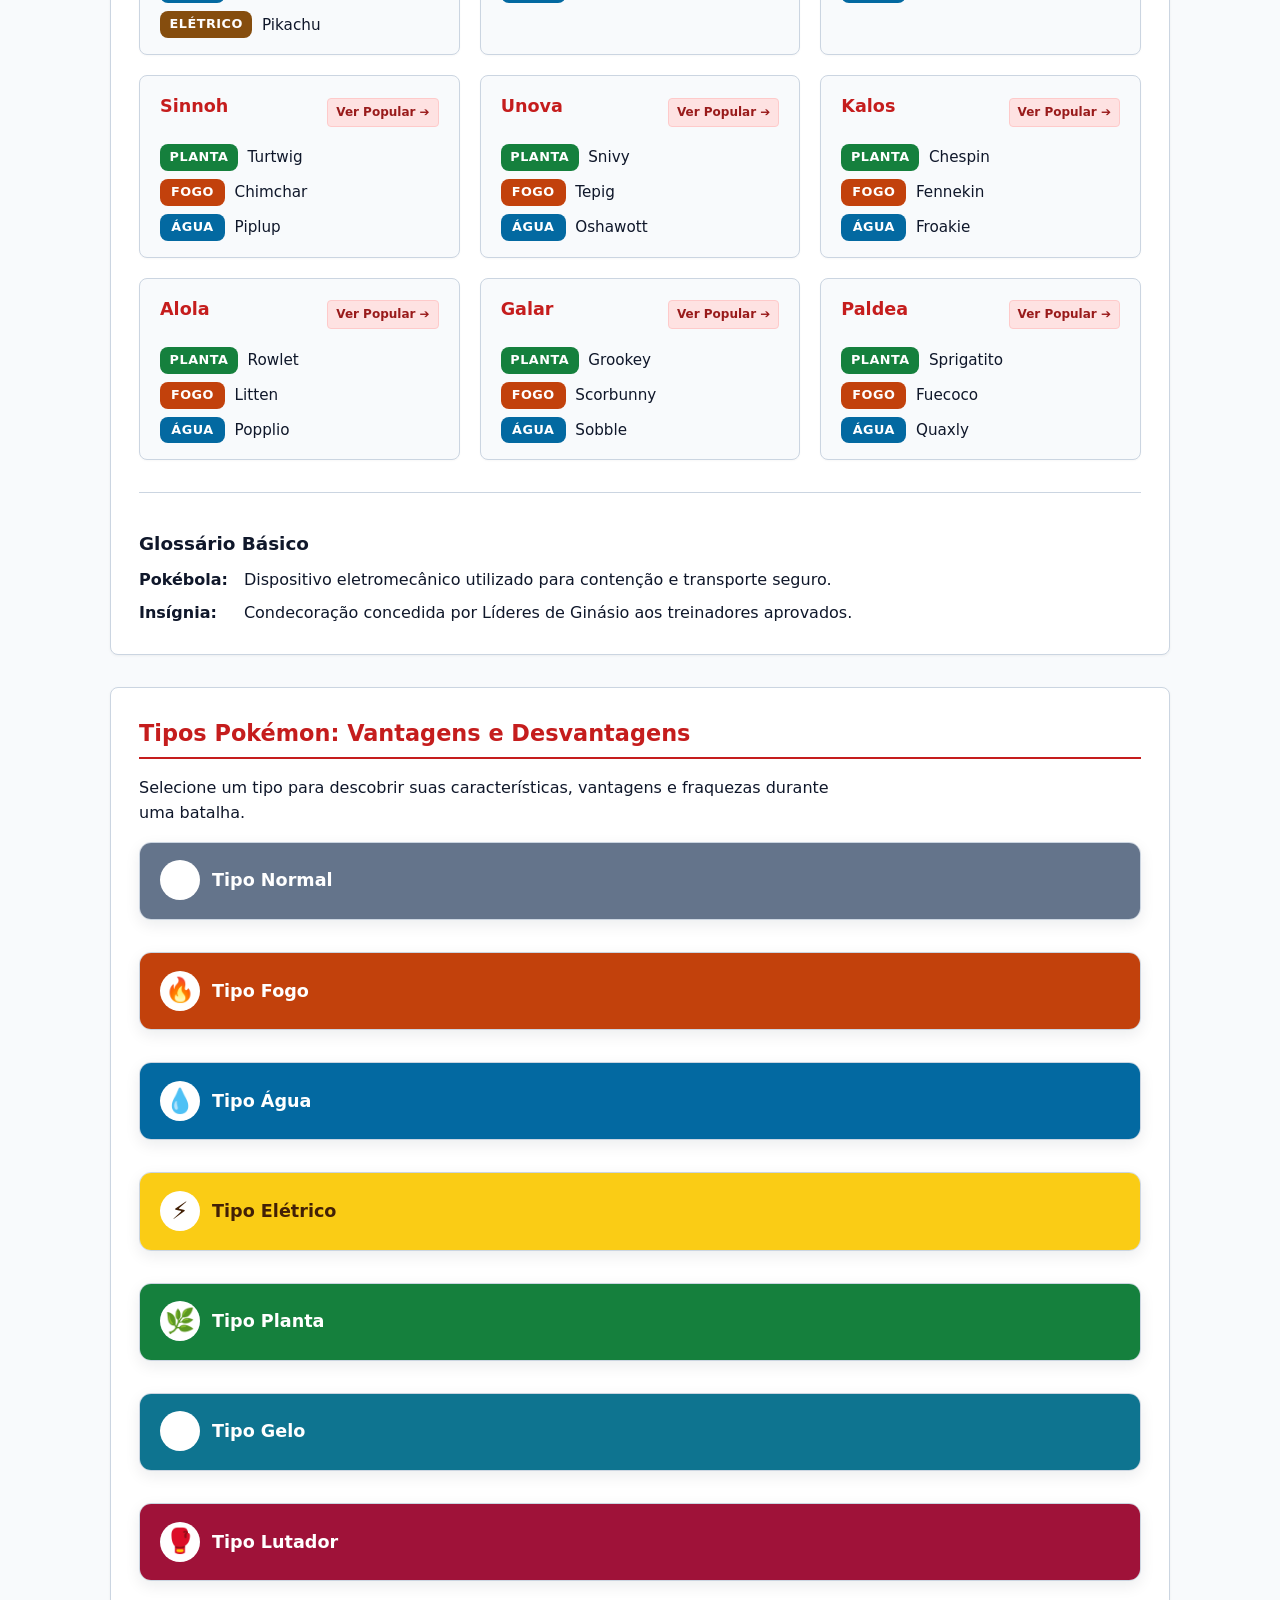
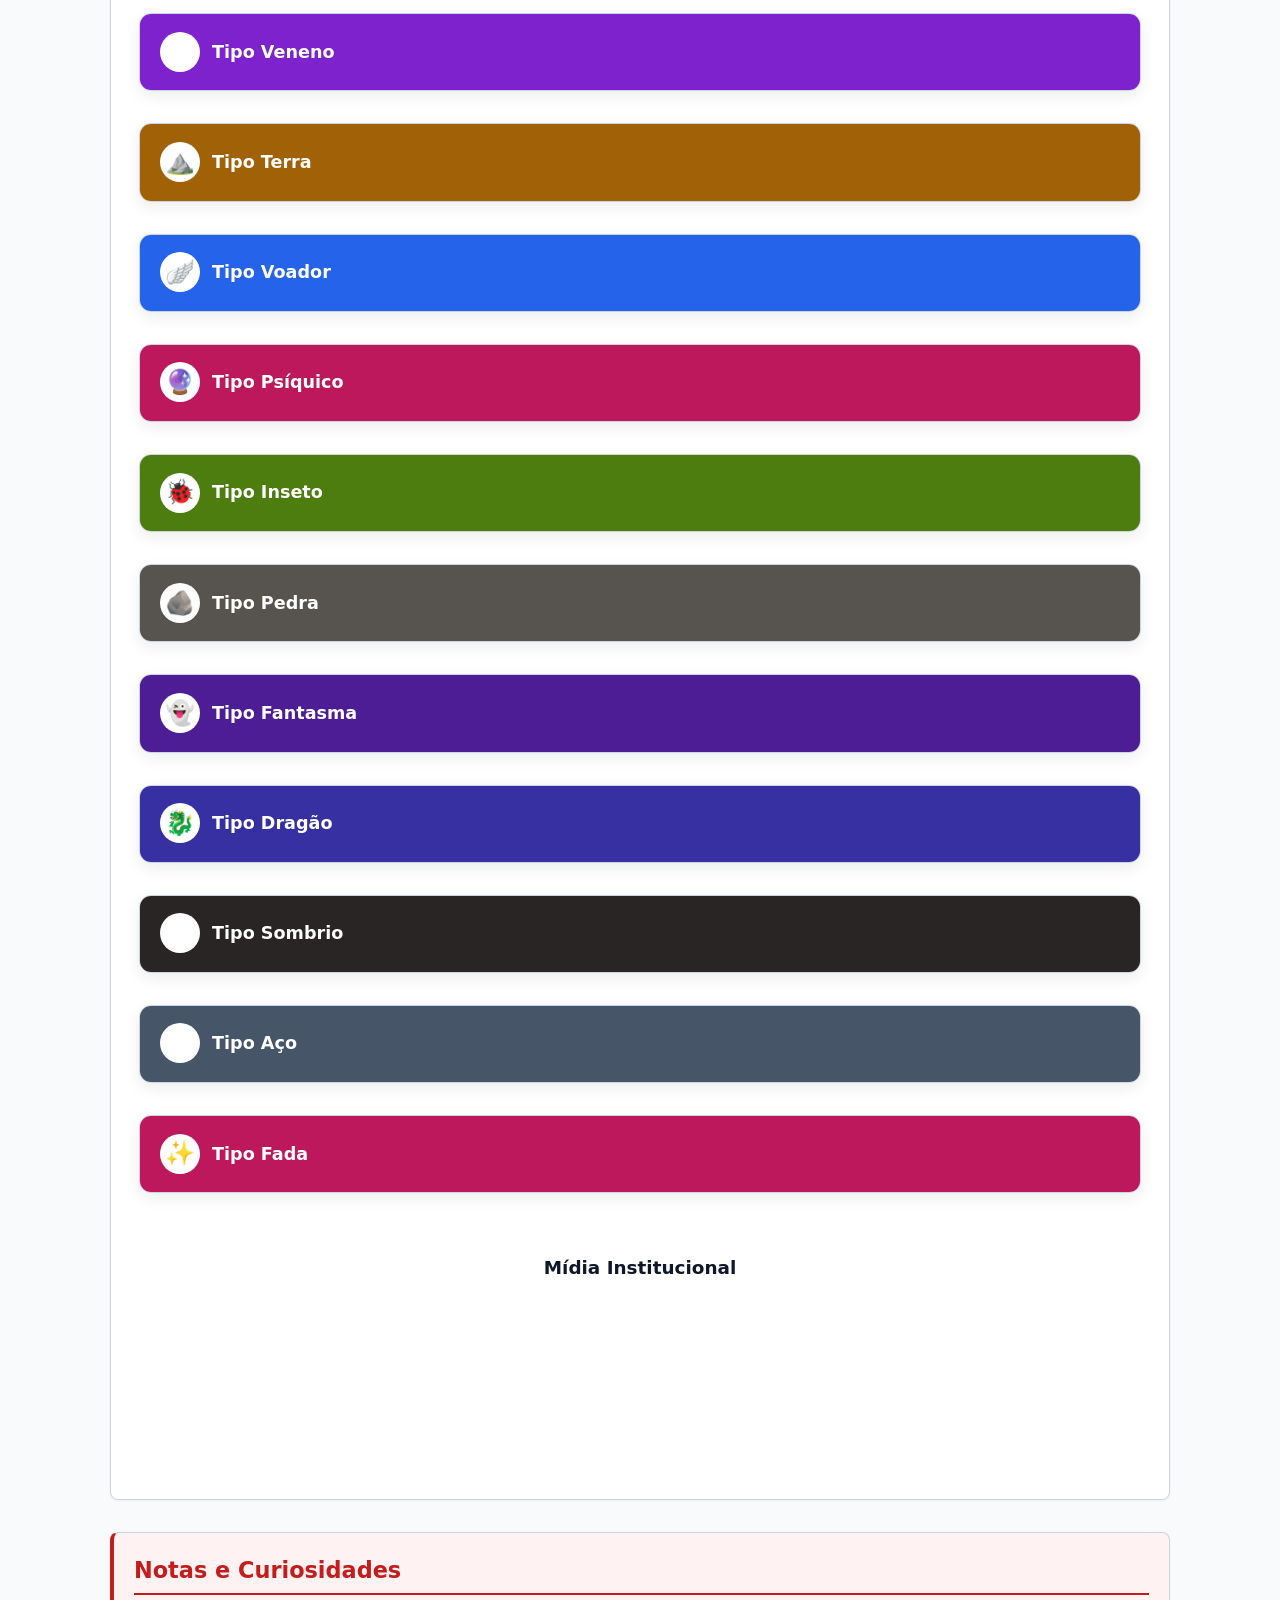
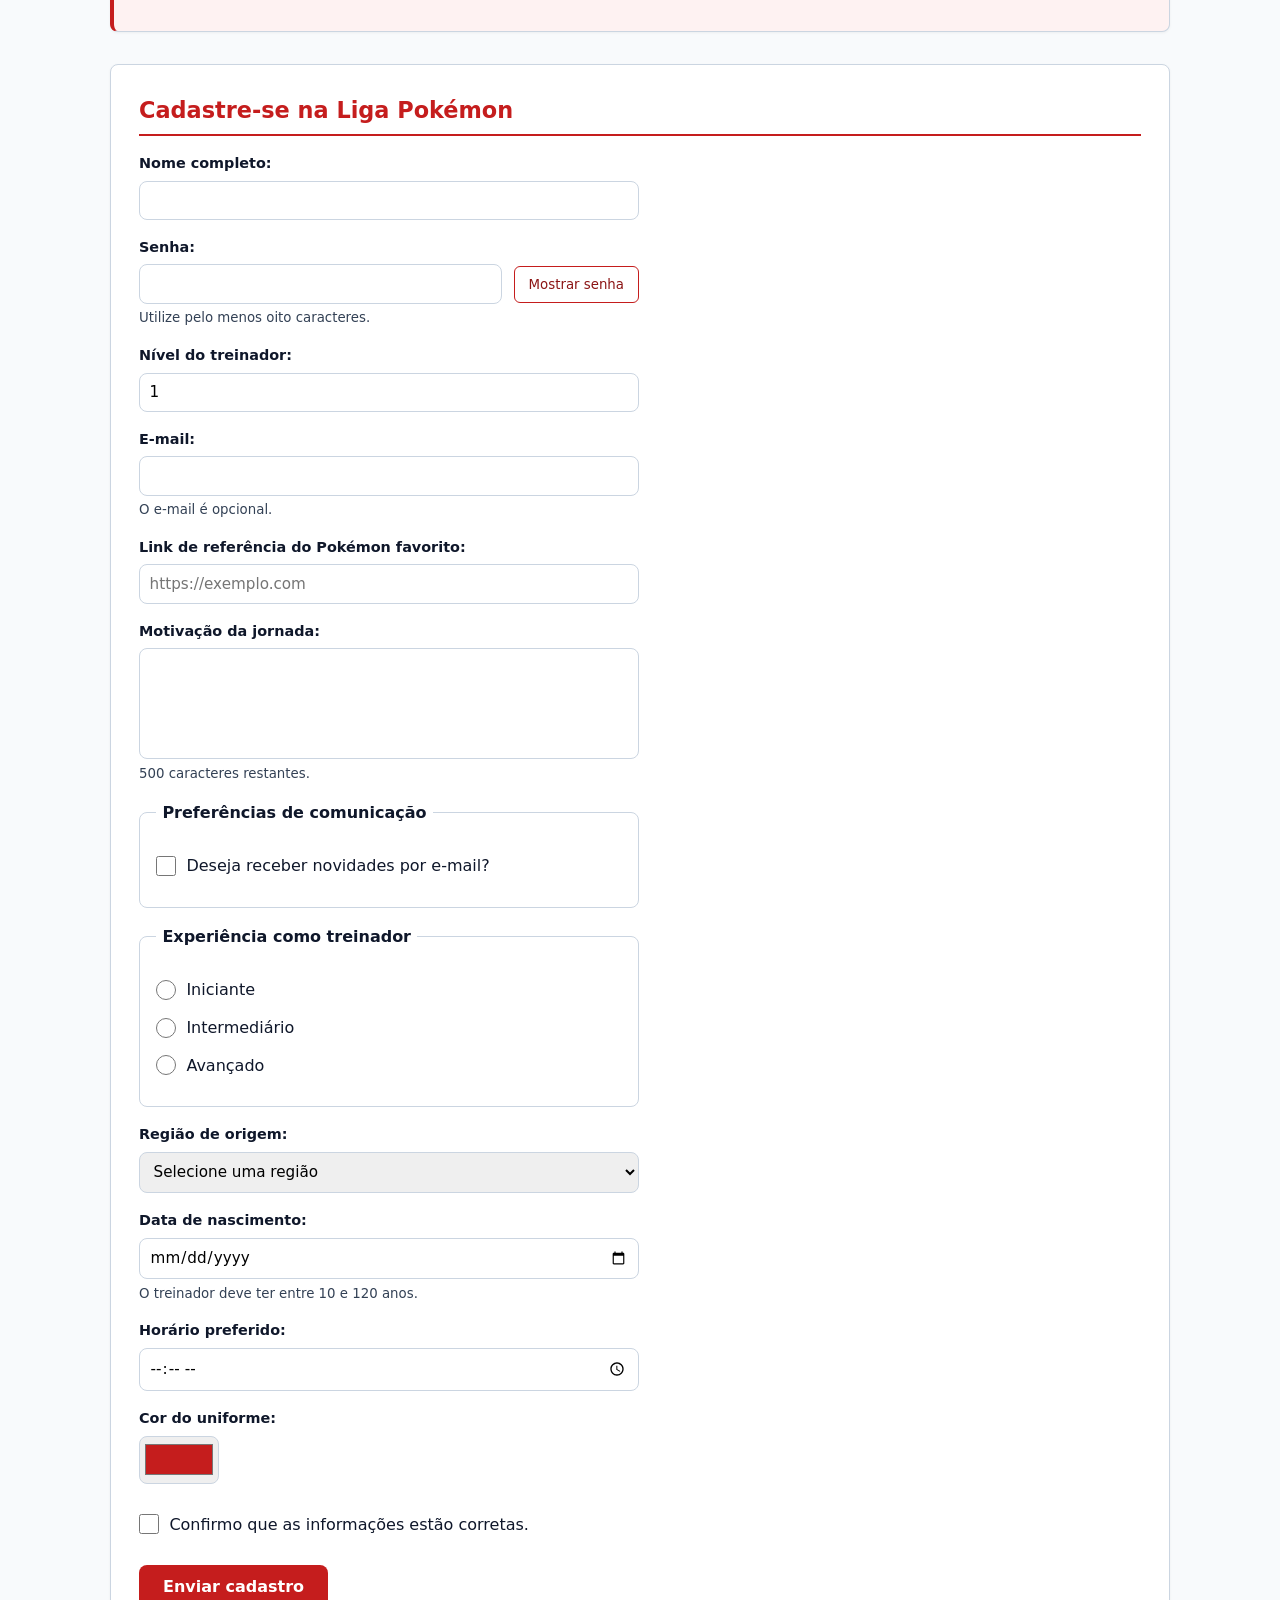
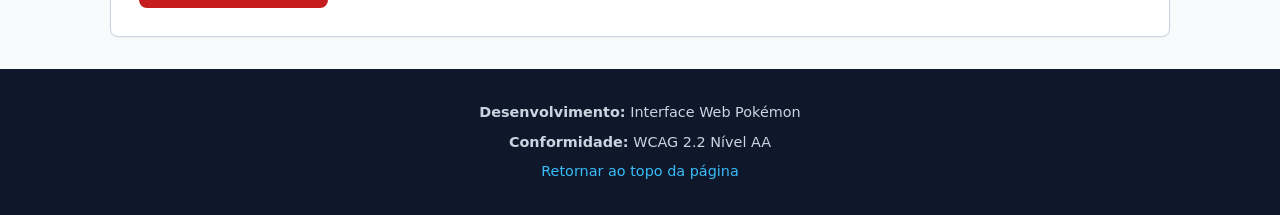
==== commit 7186deb9: "feat(theme): adiciona tema escuro com preferencia salva" ====
--- a/index.html
+++ b/index.html
@@ -22,6 +22,14 @@
     <header>
       <div class="header-container">
         <h1>Mundo Pokémon</h1>
+        <button
+  type="button"
+  id="alternar-tema"
+  class="botao-tema"
+  aria-pressed="false"
+>
+  🌙 Tema escuro
+</button>
         <nav aria-label="Navegação do catálogo">
           <ul>
             <li><a href="index.html" class="link-nav ativo" aria-current="page">Início</a></li>
--- a/css/styles.css
+++ b/css/styles.css
@@ -1440,4 +1440,100 @@
   .campo-senha {
     flex-wrap: wrap;
   }
+}
+/* Botão para alternar o tema da interface. */
+.botao-tema {
+  display: inline-flex;
+  align-items: center;
+  justify-content: center;
+  padding: 0.625rem 0.875rem;
+  border: 1px solid #ffffff;
+  border-radius: 0.375rem;
+  background-color: transparent;
+  color: #ffffff;
+  font-size: 0.875rem;
+  font-weight: 600;
+  cursor: pointer;
+}
+
+.botao-tema:hover {
+  background-color: rgba(255, 255, 255, 0.15);
+}
+
+.botao-tema:focus-visible {
+  outline: 3px solid #facc15;
+  outline-offset: 3px;
+}
+
+/* Cores principais utilizadas quando o tema escuro está ativo. */
+body.tema-escuro {
+  --bg-body: #0f172a;
+  --text-main: #f1f5f9;
+
+  background-color: #0f172a;
+  color: #f1f5f9;
+}
+
+/* Blocos de conteúdo. */
+body.tema-escuro .section-bloco,
+body.tema-escuro .section-carrossel,
+body.tema-escuro .card-regiao,
+body.tema-escuro .conteudo-tipo,
+body.tema-escuro .curiosidades-box {
+  background-color: #1e293b;
+  color: #f1f5f9;
+  border-color: #475569;
+}
+
+/* Textos e títulos. */
+body.tema-escuro p,
+body.tema-escuro li,
+body.tema-escuro label,
+body.tema-escuro legend,
+body.tema-escuro small,
+body.tema-escuro dt,
+body.tema-escuro dd,
+body.tema-escuro figcaption,
+body.tema-escuro h3 {
+  color: #f1f5f9;
+}
+
+/* Títulos das seções. */
+body.tema-escuro h2 {
+  color: #fda4af;
+  border-color: #fb7185;
+}
+
+/* Campos do formulário. */
+body.tema-escuro input,
+body.tema-escuro textarea,
+body.tema-escuro select {
+  background-color: #0f172a;
+  color: #f1f5f9;
+  border-color: #64748b;
+}
+
+/* Campo de seleção de cor. */
+body.tema-escuro input[type="color"] {
+  padding: 0.25rem;
+}
+
+/* Citações. */
+body.tema-escuro blockquote {
+  background-color: #334155;
+  color: #f1f5f9;
+}
+
+/* Glossário e elementos expansíveis. */
+body.tema-escuro details,
+body.tema-escuro .glossario {
+  border-color: #475569;
+}
+
+/* Adaptação para celulares. */
+@media (max-width: 640px) {
+  .botao-tema {
+    padding: 0.5rem 0.75rem;
+    font-size: 0.8125rem;
+  }
 }
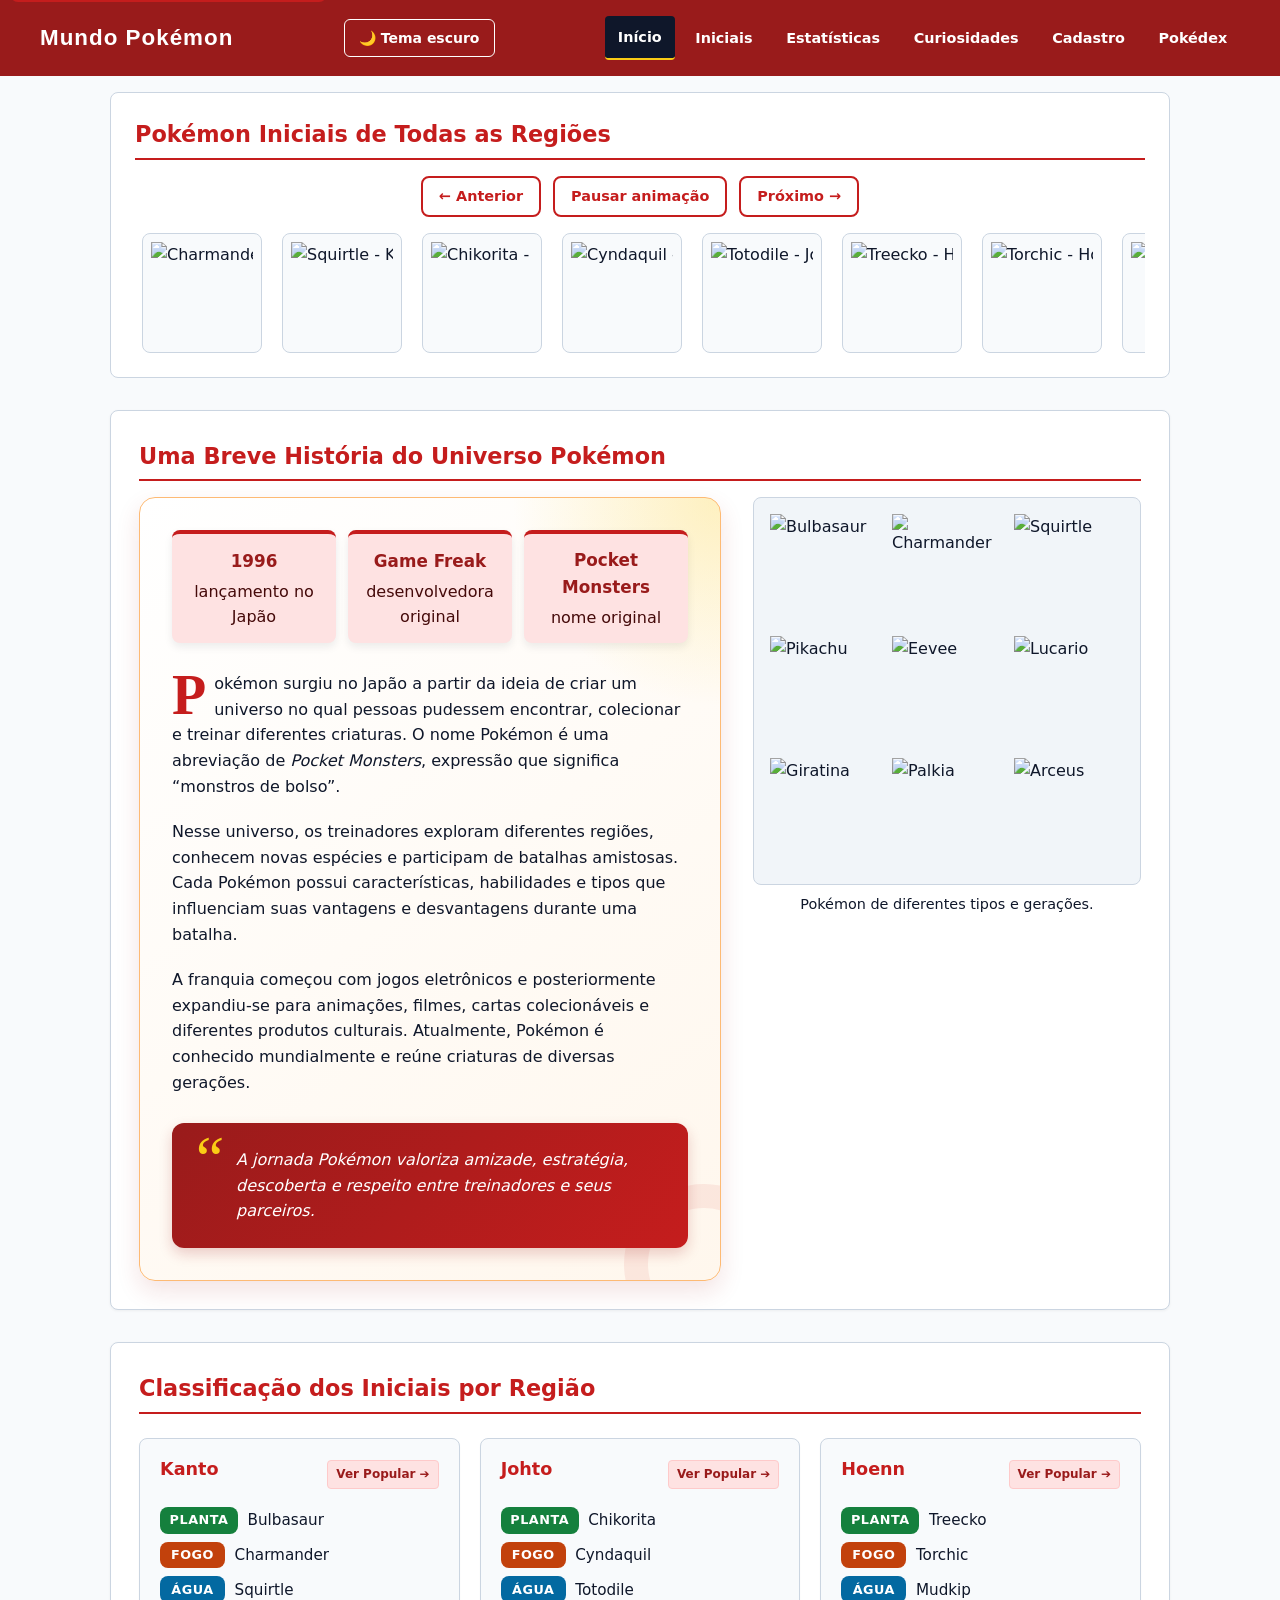
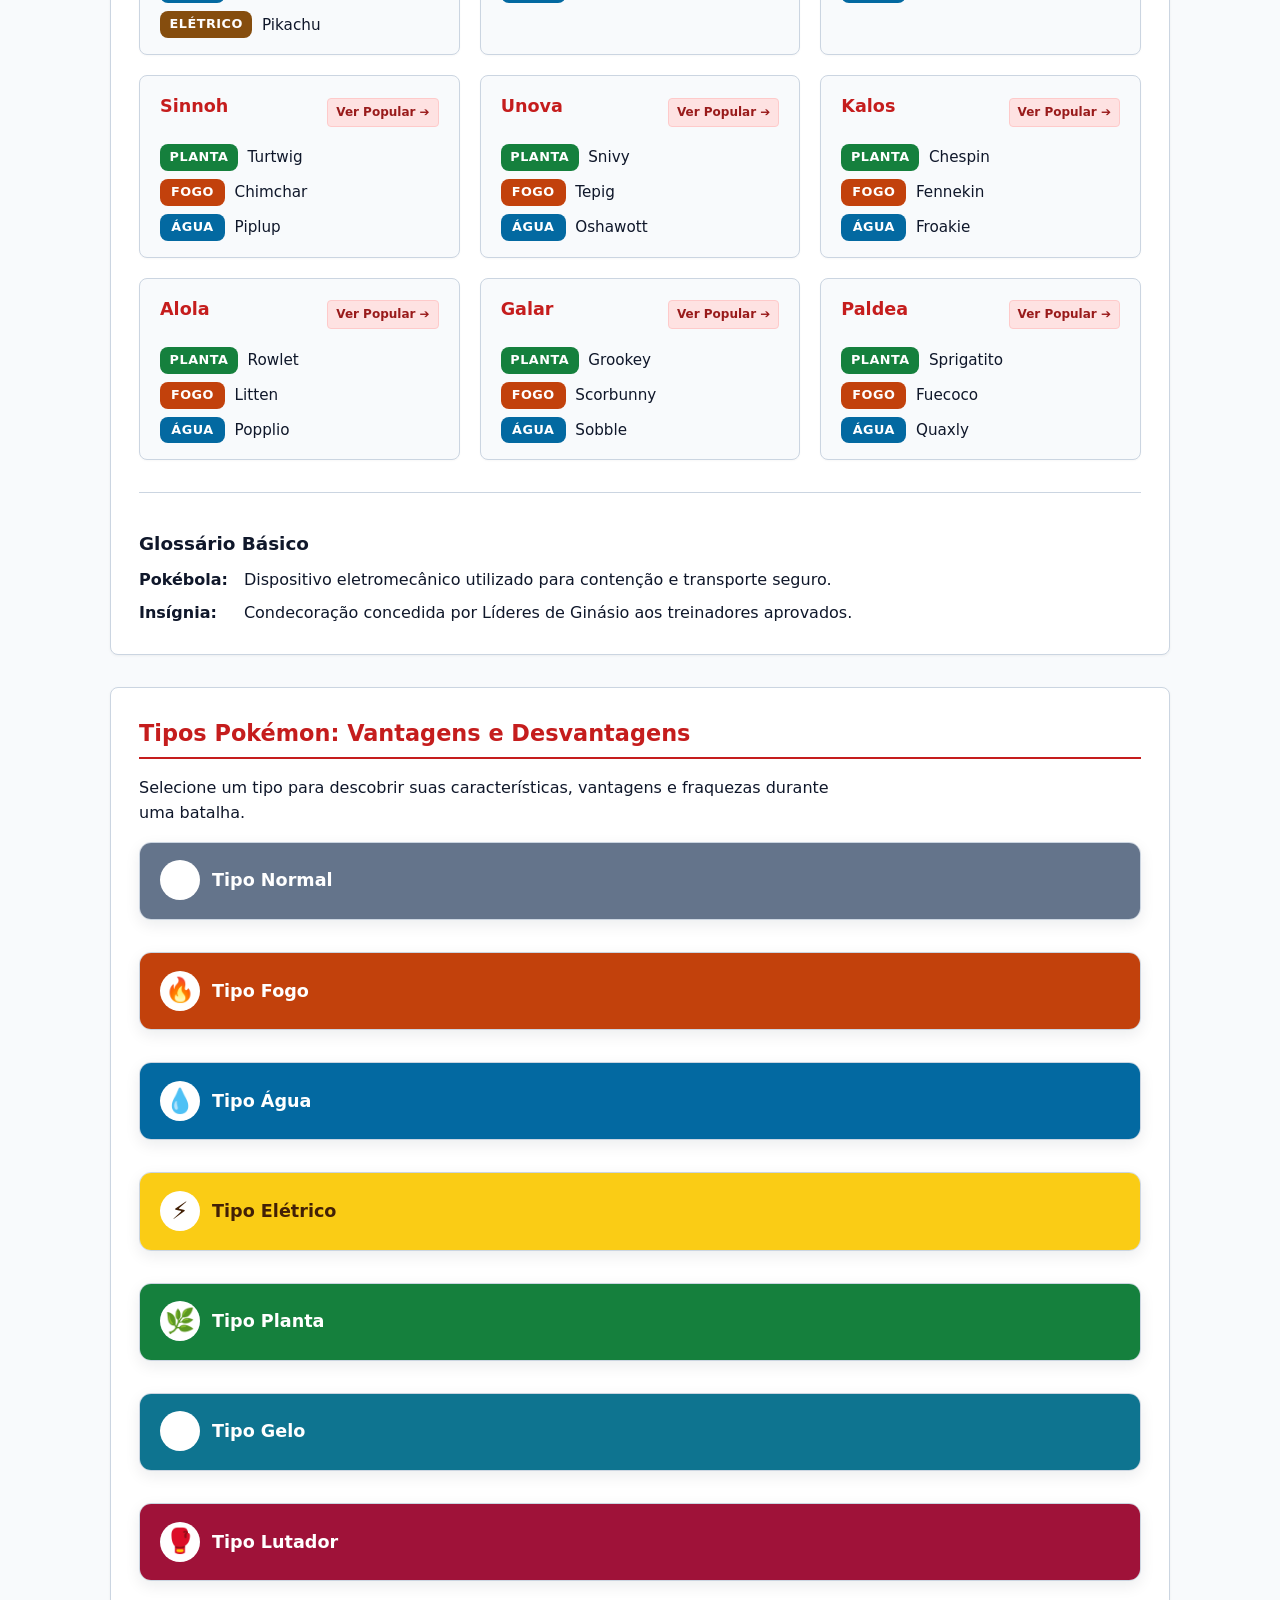
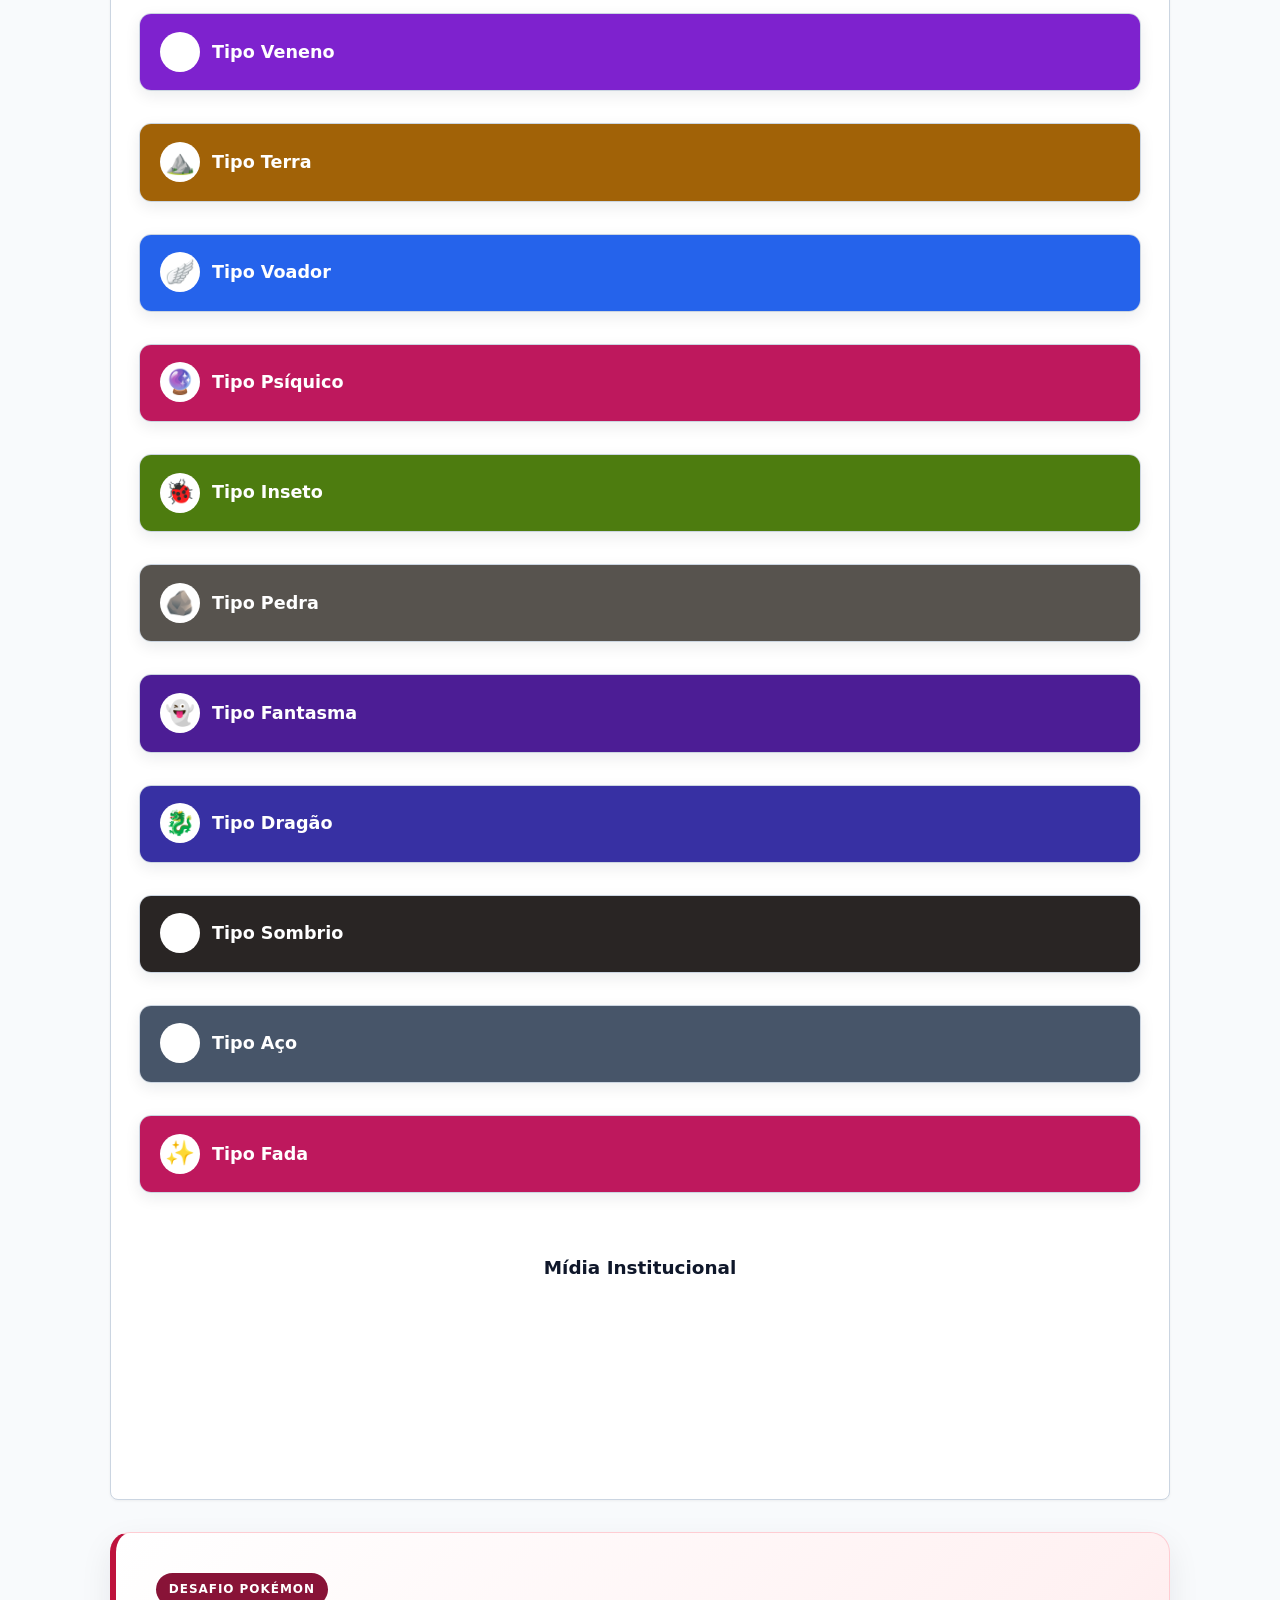
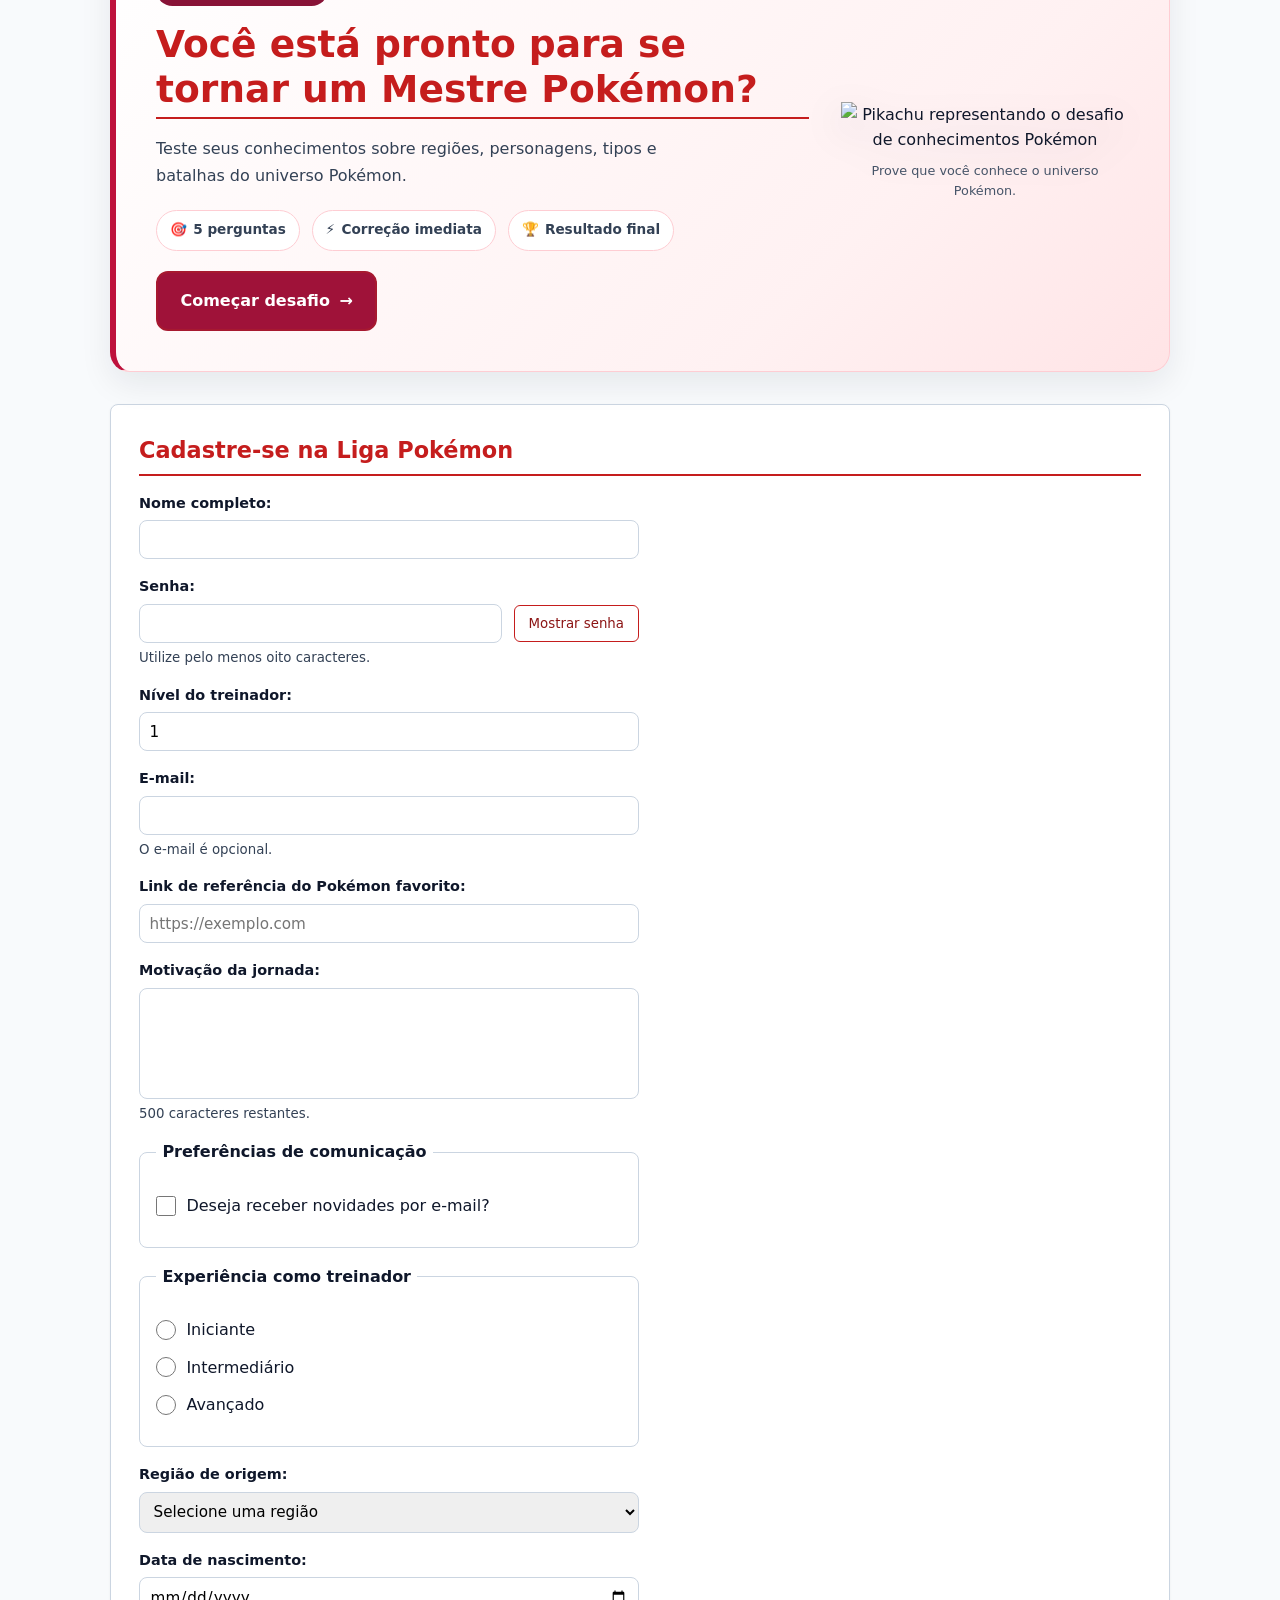
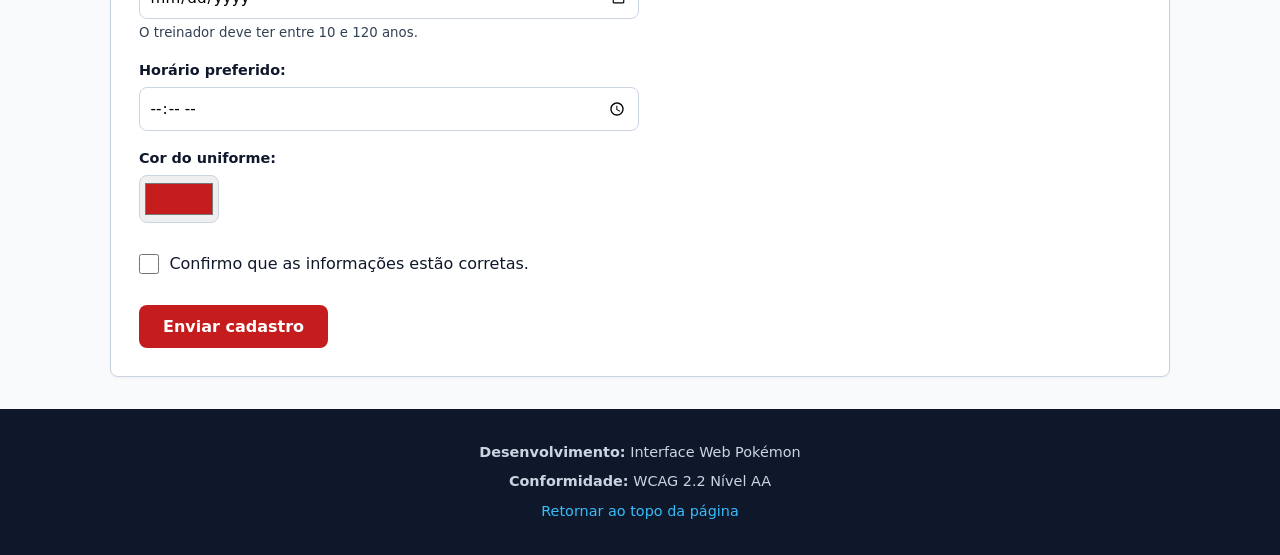
==== commit 3ecd8f1a: "feat(quiz): adiciona desafio pokemon com pontuacao e tema escuro" ====
--- a/index.html
+++ b/index.html
@@ -1781,8 +1781,71 @@
     </section>
 
       <!-- Aside (id="curiosidades") -->
-      <aside id="curiosidades" class="section-bloco curiosidades-box">
-  <h2>Notas e Curiosidades</h2>
+      <aside
+  id="curiosidades"
+  class="section-bloco curiosidades-box convite-quiz"
+>
+  <div class="convite-quiz-conteudo">
+    <span class="convite-quiz-etiqueta">
+      DESAFIO POKÉMON
+    </span>
+
+    <h2>
+      Você está pronto para se tornar um Mestre Pokémon?
+    </h2>
+
+    <p class="convite-quiz-descricao">
+      Teste seus conhecimentos sobre regiões, personagens,
+      tipos e batalhas do universo Pokémon.
+    </p>
+
+    <ul
+      class="convite-quiz-detalhes"
+      aria-label="Informações sobre o quiz"
+    >
+      <li>
+        <span aria-hidden="true">🎯</span>
+        5 perguntas
+      </li>
+
+      <li>
+        <span aria-hidden="true">⚡</span>
+        Correção imediata
+      </li>
+
+      <li>
+        <span aria-hidden="true">🏆</span>
+        Resultado final
+      </li>
+    </ul>
+
+    <a
+      href="quiz.html"
+      target="_blank"
+      rel="noopener noreferrer"
+      class="botao-quiz botao-quiz-destaque"
+    >
+      Começar desafio
+
+      <span aria-hidden="true">
+        →
+      </span>
+    </a>
+  </div>
+
+  <figure class="convite-quiz-imagem">
+    <img
+      src="https://raw.githubusercontent.com/PokeAPI/sprites/master/sprites/pokemon/other/official-artwork/25.png"
+      alt="Pikachu representando o desafio de conhecimentos Pokémon"
+      width="220"
+      height="220"
+      loading="lazy"
+    />
+
+    <figcaption>
+      Prove que você conhece o universo Pokémon.
+    </figcaption>
+  </figure>
 </aside>
 
       <section id="cadastro" class="section-bloco">
--- a/css/styles.css
+++ b/css/styles.css
@@ -1536,4 +1536,642 @@
     padding: 0.5rem 0.75rem;
     font-size: 0.8125rem;
   }
+}
+/* Convite para o quiz na página principal. */
+.botao-quiz {
+  display: inline-flex;
+  align-items: center;
+  justify-content: center;
+  padding: 0.875rem 1.25rem;
+  border: 2px solid #a71930;
+  border-radius: 0.5rem;
+  background-color: #a71930;
+  color: #ffffff;
+  font-size: 1rem;
+  font-weight: 700;
+  text-decoration: none;
+  cursor: pointer;
+}
+
+.botao-quiz:hover {
+  border-color: #861225;
+  background-color: #861225;
+  color: #ffffff;
+}
+
+.botao-quiz:focus-visible {
+  outline: 3px solid #1d4ed8;
+  outline-offset: 3px;
+}
+
+/* Estrutura principal da página do quiz. */
+.quiz-container {
+  width: min(100% - 2rem, 70rem);
+  margin: 2rem auto;
+}
+
+.quiz-apresentacao,
+.pergunta-quiz,
+.resultado-quiz {
+  margin-bottom: 1.5rem;
+}
+
+/* Progresso do participante. */
+.progresso-quiz {
+  padding: 0.875rem 1rem;
+  border-left: 4px solid #a71930;
+  border-radius: 0.25rem;
+  background-color: #f1f5f9;
+  color: #0f172a;
+  font-weight: 700;
+}
+
+/* Alternativas de resposta. */
+.alternativas-quiz {
+  display: grid;
+  gap: 0.75rem;
+  margin-top: 1rem;
+}
+
+.alternativa-quiz {
+  width: 100%;
+  padding: 0.875rem 1rem;
+  border: 2px solid #cbd5e1;
+  border-radius: 0.5rem;
+  background-color: #ffffff;
+  color: #0f172a;
+  font-size: 1rem;
+  text-align: left;
+  cursor: pointer;
+}
+
+.alternativa-quiz:hover:not(:disabled) {
+  border-color: #a71930;
+  background-color: #fff1f2;
+}
+
+.alternativa-quiz:focus-visible {
+  outline: 3px solid #1d4ed8;
+  outline-offset: 3px;
+}
+
+.alternativa-quiz:disabled {
+  cursor: default;
+}
+
+/* Identificação visual das respostas. */
+.alternativa-correta {
+  border-color: #15803d;
+  background-color: #dcfce7;
+  color: #14532d;
+  font-weight: 700;
+}
+
+.alternativa-incorreta {
+  border-color: #b91c1c;
+  background-color: #fee2e2;
+  color: #7f1d1d;
+  font-weight: 700;
+}
+
+/* Mensagens explicativas. */
+.feedback-quiz {
+  min-height: 1.75rem;
+  margin-top: 0.875rem;
+  font-weight: 600;
+}
+
+.feedback-correto {
+  color: #166534;
+}
+
+.feedback-incorreto {
+  color: #991b1b;
+}
+
+/* Resultado final. */
+.resultado-quiz {
+  text-align: center;
+}
+
+.pontuacao-quiz {
+  font-size: 1.25rem;
+  font-weight: 700;
+}
+
+/* Adaptações do quiz para o tema escuro. */
+body.tema-escuro .progresso-quiz {
+  background-color: #334155;
+  color: #f1f5f9;
+}
+
+body.tema-escuro .alternativa-quiz {
+  border-color: #64748b;
+  background-color: #0f172a;
+  color: #f1f5f9;
+}
+
+body.tema-escuro .alternativa-correta {
+  border-color: #4ade80;
+  background-color: #14532d;
+  color: #dcfce7;
+}
+
+body.tema-escuro .alternativa-incorreta {
+  border-color: #f87171;
+  background-color: #7f1d1d;
+  color: #fee2e2;
+}
+
+body.tema-escuro .feedback-correto {
+  color: #86efac;
+}
+
+body.tema-escuro .feedback-incorreto {
+  color: #fca5a5;
+}
+
+/* Responsividade para telas menores. */
+@media (max-width: 640px) {
+  .quiz-container {
+    width: calc(100% - 1.5rem);
+    margin: 1rem auto;
+  }
+
+  .alternativa-quiz {
+    padding: 0.75rem;
+  }
+}
+/* ==========================================================
+   CONVITE DO QUIZ NA PÁGINA PRINCIPAL
+   ========================================================== */
+
+.convite-quiz {
+  position: relative;
+  display: grid;
+  grid-template-columns: minmax(0, 1fr) minmax(12rem, 18rem);
+  align-items: center;
+  gap: 2rem;
+  overflow: hidden;
+  padding: 2.5rem;
+  border: 1px solid #fecdd3;
+  border-left: 6px solid #be123c;
+  border-radius: 1.25rem;
+  background: linear-gradient(
+    135deg,
+    #ffffff 0%,
+    #fff1f2 70%,
+    #ffe4e6 100%
+  );
+  box-shadow: 0 12px 32px rgba(15, 23, 42, 0.08);
+}
+
+.convite-quiz-conteudo {
+  position: relative;
+  z-index: 1;
+}
+
+.convite-quiz-etiqueta,
+.quiz-etiqueta {
+  display: inline-flex;
+  align-items: center;
+  padding: 0.45rem 0.8rem;
+  border-radius: 999px;
+  background-color: #881337;
+  color: #ffffff;
+  font-size: 0.75rem;
+  font-weight: 700;
+  letter-spacing: 0.08em;
+}
+
+.convite-quiz h2 {
+  max-width: 26ch;
+  margin-top: 1rem;
+  font-size: clamp(1.6rem, 3vw, 2.35rem);
+  line-height: 1.2;
+}
+
+.convite-quiz-descricao {
+  max-width: 54ch;
+  margin-top: 0.9rem;
+  color: #334155;
+  font-size: 1rem;
+  line-height: 1.7;
+}
+
+.convite-quiz-detalhes {
+  display: flex;
+  flex-wrap: wrap;
+  gap: 0.75rem;
+  margin: 1.25rem 0;
+  padding: 0;
+  list-style: none;
+}
+
+.convite-quiz-detalhes li {
+  display: inline-flex;
+  align-items: center;
+  gap: 0.4rem;
+  padding: 0.55rem 0.8rem;
+  border: 1px solid #fecdd3;
+  border-radius: 999px;
+  background-color: #ffffff;
+  color: #334155;
+  font-size: 0.85rem;
+  font-weight: 600;
+}
+
+.botao-quiz-destaque {
+  display: inline-flex;
+  align-items: center;
+  gap: 0.6rem;
+  padding: 0.95rem 1.4rem;
+  border-radius: 0.75rem;
+  background-color: #9f1239;
+  color: #ffffff;
+  font-weight: 700;
+  transition:
+    transform 0.2s ease,
+    background-color 0.2s ease,
+    box-shadow 0.2s ease;
+}
+
+.botao-quiz-destaque:hover {
+  transform: translateY(-2px);
+  background-color: #881337;
+  box-shadow: 0 10px 18px rgba(159, 18, 57, 0.2);
+}
+
+.convite-quiz-imagem {
+  position: relative;
+  z-index: 1;
+  margin: 0;
+  text-align: center;
+}
+
+.convite-quiz-imagem img {
+  width: min(100%, 220px);
+  height: auto;
+  filter: drop-shadow(
+    0 12px 18px rgba(15, 23, 42, 0.14)
+  );
+}
+
+.convite-quiz-imagem figcaption {
+  margin-top: 0.5rem;
+  color: #475569;
+  font-size: 0.8rem;
+}
+
+/* ==========================================================
+   PÁGINA DO QUIZ
+   ========================================================== */
+
+.pagina-quiz {
+  min-height: 100vh;
+  background: linear-gradient(
+    180deg,
+    #fff7f8 0%,
+    #f8fafc 22%,
+    #f1f5f9 100%
+  );
+}
+
+.quiz-container {
+  width: min(100% - 2rem, 72rem);
+  margin: 2.5rem auto 4rem;
+}
+
+/* Apresentação principal. */
+
+.quiz-apresentacao {
+  display: grid;
+  grid-template-columns: minmax(0, 1fr) minmax(12rem, 17rem);
+  align-items: center;
+  gap: 2rem;
+  padding: 2.5rem;
+  border: 1px solid #fecdd3;
+  border-radius: 1.25rem;
+  background: linear-gradient(
+    135deg,
+    #ffffff 0%,
+    #fff1f2 100%
+  );
+  box-shadow: 0 14px 36px rgba(15, 23, 42, 0.08);
+}
+
+.quiz-apresentacao h2 {
+  max-width: 24ch;
+  margin-top: 1rem;
+  font-size: clamp(1.7rem, 3vw, 2.4rem);
+  line-height: 1.2;
+}
+
+.quiz-descricao {
+  max-width: 56ch;
+  color: #334155;
+  line-height: 1.7;
+}
+
+.quiz-informacoes {
+  display: flex;
+  flex-wrap: wrap;
+  gap: 0.7rem;
+  margin: 1.25rem 0;
+}
+
+.quiz-informacoes > span {
+  padding: 0.5rem 0.75rem;
+  border: 1px solid #e2e8f0;
+  border-radius: 999px;
+  background-color: #ffffff;
+  color: #334155;
+  font-size: 0.85rem;
+  font-weight: 600;
+}
+
+.quiz-apresentacao-imagem {
+  margin: 0;
+  text-align: center;
+}
+
+.quiz-apresentacao-imagem img {
+  width: min(100%, 230px);
+  height: auto;
+  filter: drop-shadow(
+    0 12px 20px rgba(15, 23, 42, 0.18)
+  );
+}
+
+.quiz-apresentacao-imagem figcaption {
+  color: #475569;
+  font-size: 0.8rem;
+}
+
+/* Progresso das perguntas. */
+
+.progresso-quiz {
+  display: inline-flex;
+  align-items: center;
+  margin-top: 0.5rem;
+  padding: 0.8rem 1rem;
+  border: 1px solid #fecdd3;
+  border-left: 4px solid #be123c;
+  border-radius: 0.6rem;
+  background-color: #ffffff;
+  color: #0f172a;
+  font-weight: 700;
+}
+
+/* Cartões das perguntas. */
+
+.pergunta-quiz {
+  position: relative;
+  margin-top: 1.75rem;
+  padding: 2rem;
+  border: 1px solid #e2e8f0;
+  border-radius: 1rem;
+  background-color: #ffffff;
+  box-shadow: 0 10px 26px rgba(15, 23, 42, 0.06);
+  transition:
+    transform 0.2s ease,
+    box-shadow 0.2s ease;
+}
+
+.pergunta-quiz:hover {
+  transform: translateY(-2px);
+  box-shadow: 0 14px 34px rgba(15, 23, 42, 0.09);
+}
+
+.pergunta-quiz h2 {
+  margin-bottom: 1.25rem;
+  padding-bottom: 0.75rem;
+  font-size: clamp(1.2rem, 2vw, 1.65rem);
+  line-height: 1.35;
+}
+
+/* Alternativas de resposta. */
+
+.alternativas-quiz {
+  display: grid;
+  gap: 0.9rem;
+}
+
+.alternativa-quiz {
+  position: relative;
+  width: 100%;
+  padding: 1rem 1.1rem;
+  border: 2px solid #e2e8f0;
+  border-radius: 0.8rem;
+  background-color: #f8fafc;
+  color: #0f172a;
+  font-size: 1rem;
+  font-weight: 600;
+  text-align: left;
+  cursor: pointer;
+  transition:
+    border-color 0.2s ease,
+    background-color 0.2s ease,
+    transform 0.2s ease;
+}
+
+.alternativa-quiz:hover:not(:disabled) {
+  transform: translateX(4px);
+  border-color: #be123c;
+  background-color: #fff1f2;
+}
+
+.alternativa-quiz:focus-visible {
+  outline: 3px solid #1d4ed8;
+  outline-offset: 3px;
+}
+
+.alternativa-quiz:disabled {
+  cursor: default;
+}
+
+/* Resposta correta. */
+
+.alternativa-correta {
+  border-color: #15803d;
+  background-color: #dcfce7;
+  color: #14532d;
+}
+
+/* Resposta incorreta. */
+
+.alternativa-incorreta {
+  border-color: #b91c1c;
+  background-color: #fee2e2;
+  color: #7f1d1d;
+}
+
+/* Mensagens explicativas. */
+
+.feedback-quiz {
+  min-height: 1.5rem;
+  margin-top: 1rem;
+  padding: 0;
+  font-size: 0.95rem;
+  font-weight: 600;
+}
+
+.feedback-correto {
+  padding: 0.85rem 1rem;
+  border-left: 4px solid #15803d;
+  border-radius: 0.4rem;
+  background-color: #f0fdf4;
+  color: #166534;
+}
+
+.feedback-incorreto {
+  padding: 0.85rem 1rem;
+  border-left: 4px solid #b91c1c;
+  border-radius: 0.4rem;
+  background-color: #fef2f2;
+  color: #991b1b;
+}
+
+/* Resultado final. */
+
+.resultado-quiz {
+  margin-top: 2rem;
+  padding: 2.5rem;
+  border: 1px solid #fecdd3;
+  border-radius: 1.25rem;
+  background: linear-gradient(
+    135deg,
+    #ffffff 0%,
+    #fff1f2 100%
+  );
+  text-align: center;
+  box-shadow: 0 14px 32px rgba(15, 23, 42, 0.08);
+}
+
+.pontuacao-quiz {
+  margin: 1rem 0;
+  color: #9f1239;
+  font-size: 1.4rem;
+  font-weight: 800;
+}
+
+/* ==========================================================
+   TEMA ESCURO
+   ========================================================== */
+
+body.tema-escuro .convite-quiz,
+body.tema-escuro .quiz-apresentacao,
+body.tema-escuro .resultado-quiz {
+  border-color: #475569;
+  background: linear-gradient(
+    135deg,
+    #1e293b 0%,
+    #334155 100%
+  );
+}
+
+body.tema-escuro .convite-quiz-detalhes li,
+body.tema-escuro .quiz-informacoes > span,
+body.tema-escuro .progresso-quiz {
+  border-color: #475569;
+  background-color: #0f172a;
+  color: #f1f5f9;
+}
+
+body.tema-escuro .pergunta-quiz {
+  border-color: #475569;
+  background-color: #1e293b;
+}
+
+body.tema-escuro .alternativa-quiz {
+  border-color: #475569;
+  background-color: #0f172a;
+  color: #f1f5f9;
+}
+
+body.tema-escuro .alternativa-correta {
+  border-color: #4ade80;
+  background-color: #14532d;
+  color: #dcfce7;
+}
+
+body.tema-escuro .alternativa-incorreta {
+  border-color: #f87171;
+  background-color: #7f1d1d;
+  color: #fee2e2;
+}
+
+body.tema-escuro .feedback-correto {
+  border-color: #4ade80;
+  background-color: #14532d;
+  color: #dcfce7;
+}
+
+body.tema-escuro .feedback-incorreto {
+  border-color: #f87171;
+  background-color: #7f1d1d;
+  color: #fee2e2;
+}
+
+body.tema-escuro .pontuacao-quiz {
+  color: #fda4af;
+}
+
+/* ==========================================================
+   RESPONSIVIDADE
+   ========================================================== */
+
+@media (max-width: 768px) {
+  .convite-quiz,
+  .quiz-apresentacao {
+    grid-template-columns: 1fr;
+    gap: 1.5rem;
+    padding: 1.5rem;
+  }
+
+  .convite-quiz-imagem,
+  .quiz-apresentacao-imagem {
+    order: -1;
+  }
+
+  .convite-quiz-imagem img,
+  .quiz-apresentacao-imagem img {
+    width: min(100%, 180px);
+  }
+}
+
+@media (max-width: 640px) {
+  .quiz-container {
+    width: calc(100% - 1.5rem);
+    margin: 1.25rem auto 2rem;
+  }
+
+  .pergunta-quiz {
+    padding: 1.25rem;
+  }
+
+  .alternativa-quiz {
+    padding: 0.85rem;
+  }
+
+  .convite-quiz-detalhes,
+  .quiz-informacoes {
+    gap: 0.5rem;
+  }
+}
+
+/* Respeita usuários que preferem movimento reduzido. */
+
+@media (prefers-reduced-motion: reduce) {
+  .botao-quiz-destaque,
+  .pergunta-quiz,
+  .alternativa-quiz {
+    transition: none;
+  }
+
+  .botao-quiz-destaque:hover,
+  .pergunta-quiz:hover,
+  .alternativa-quiz:hover:not(:disabled) {
+    transform: none;
+  }
 }
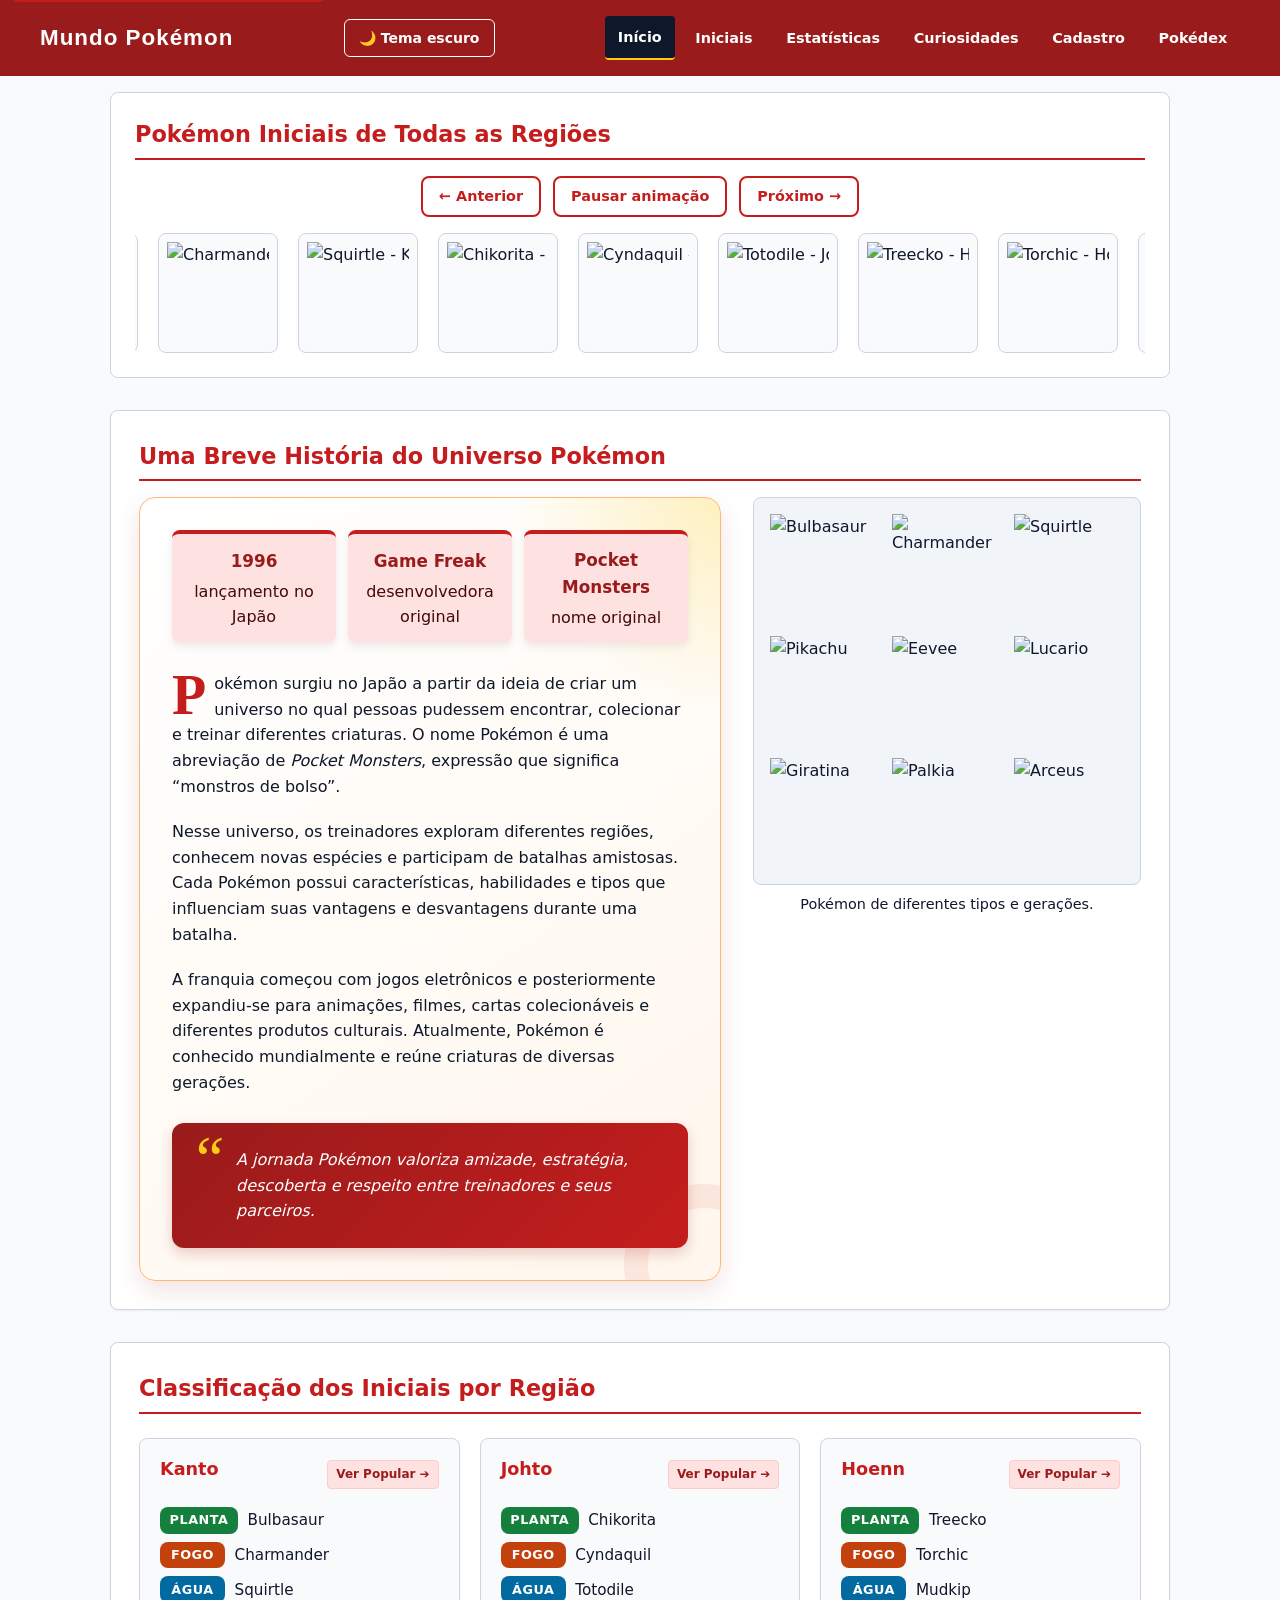
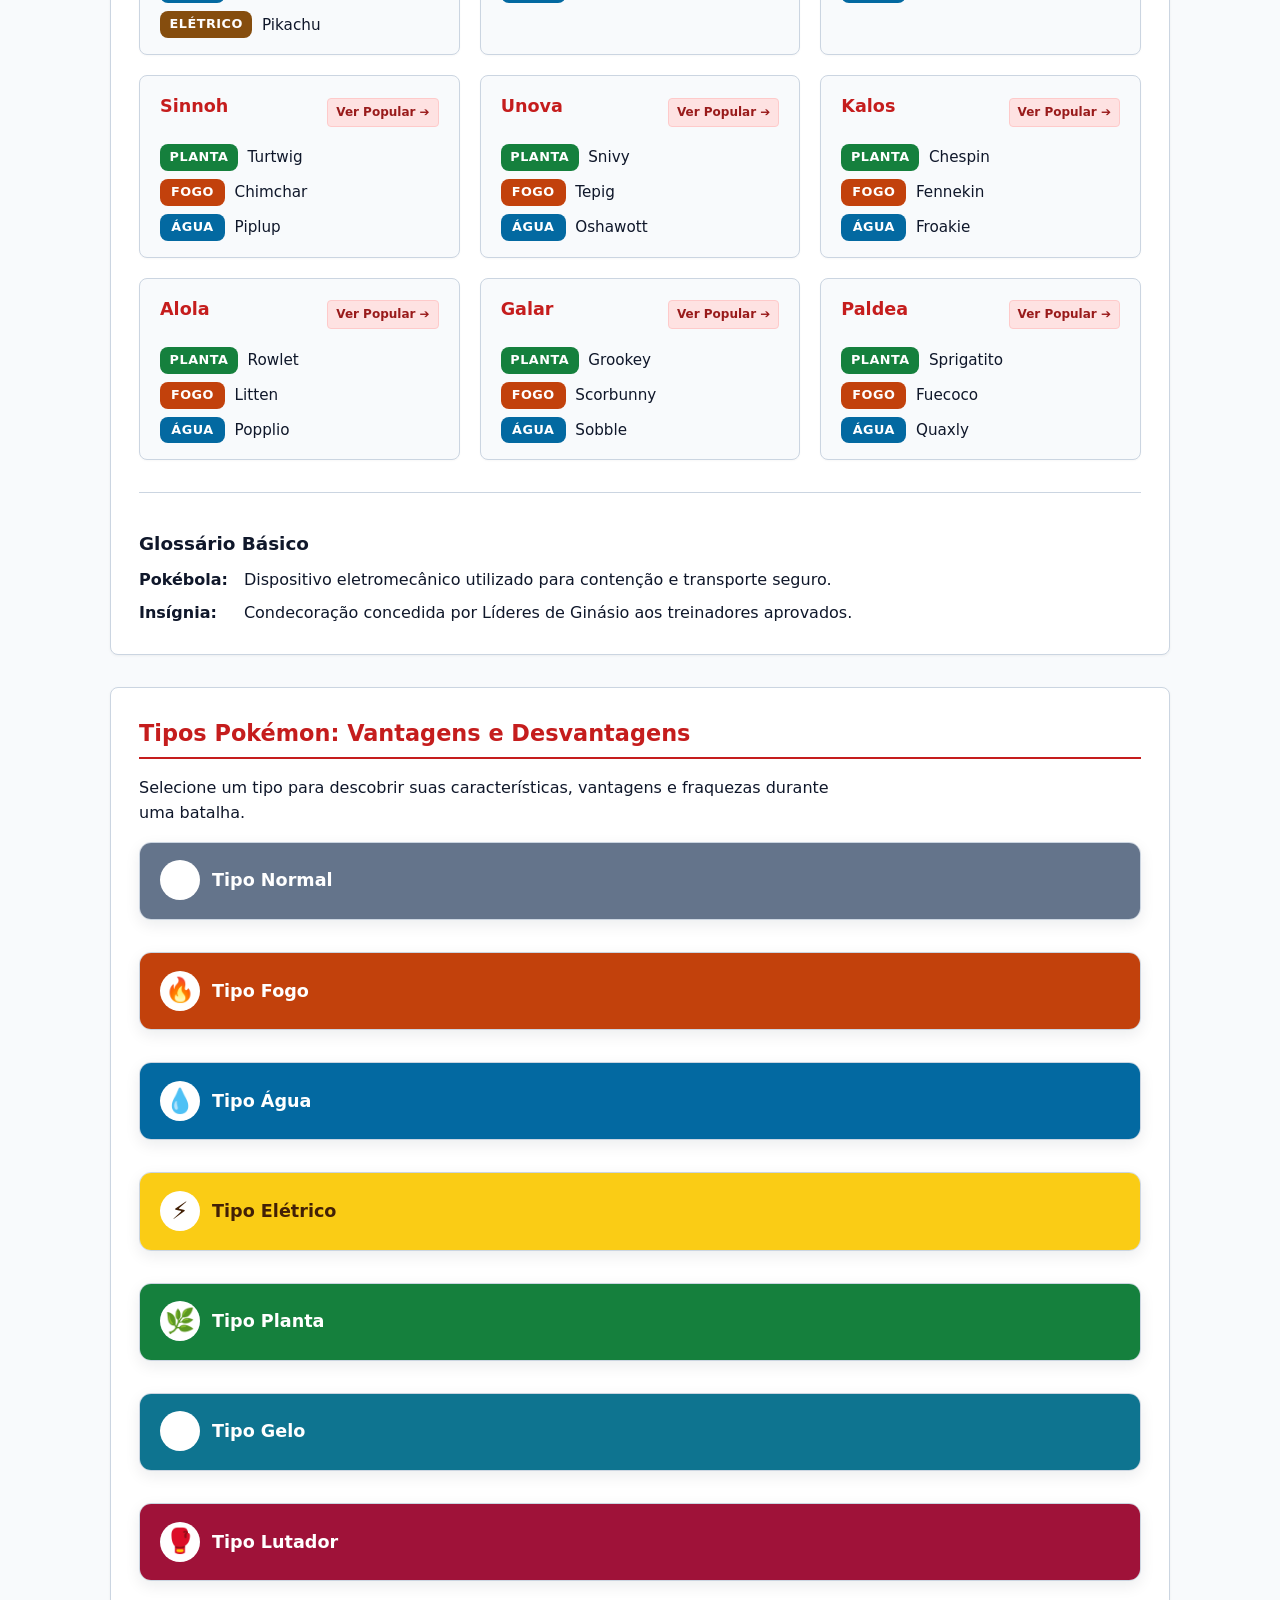
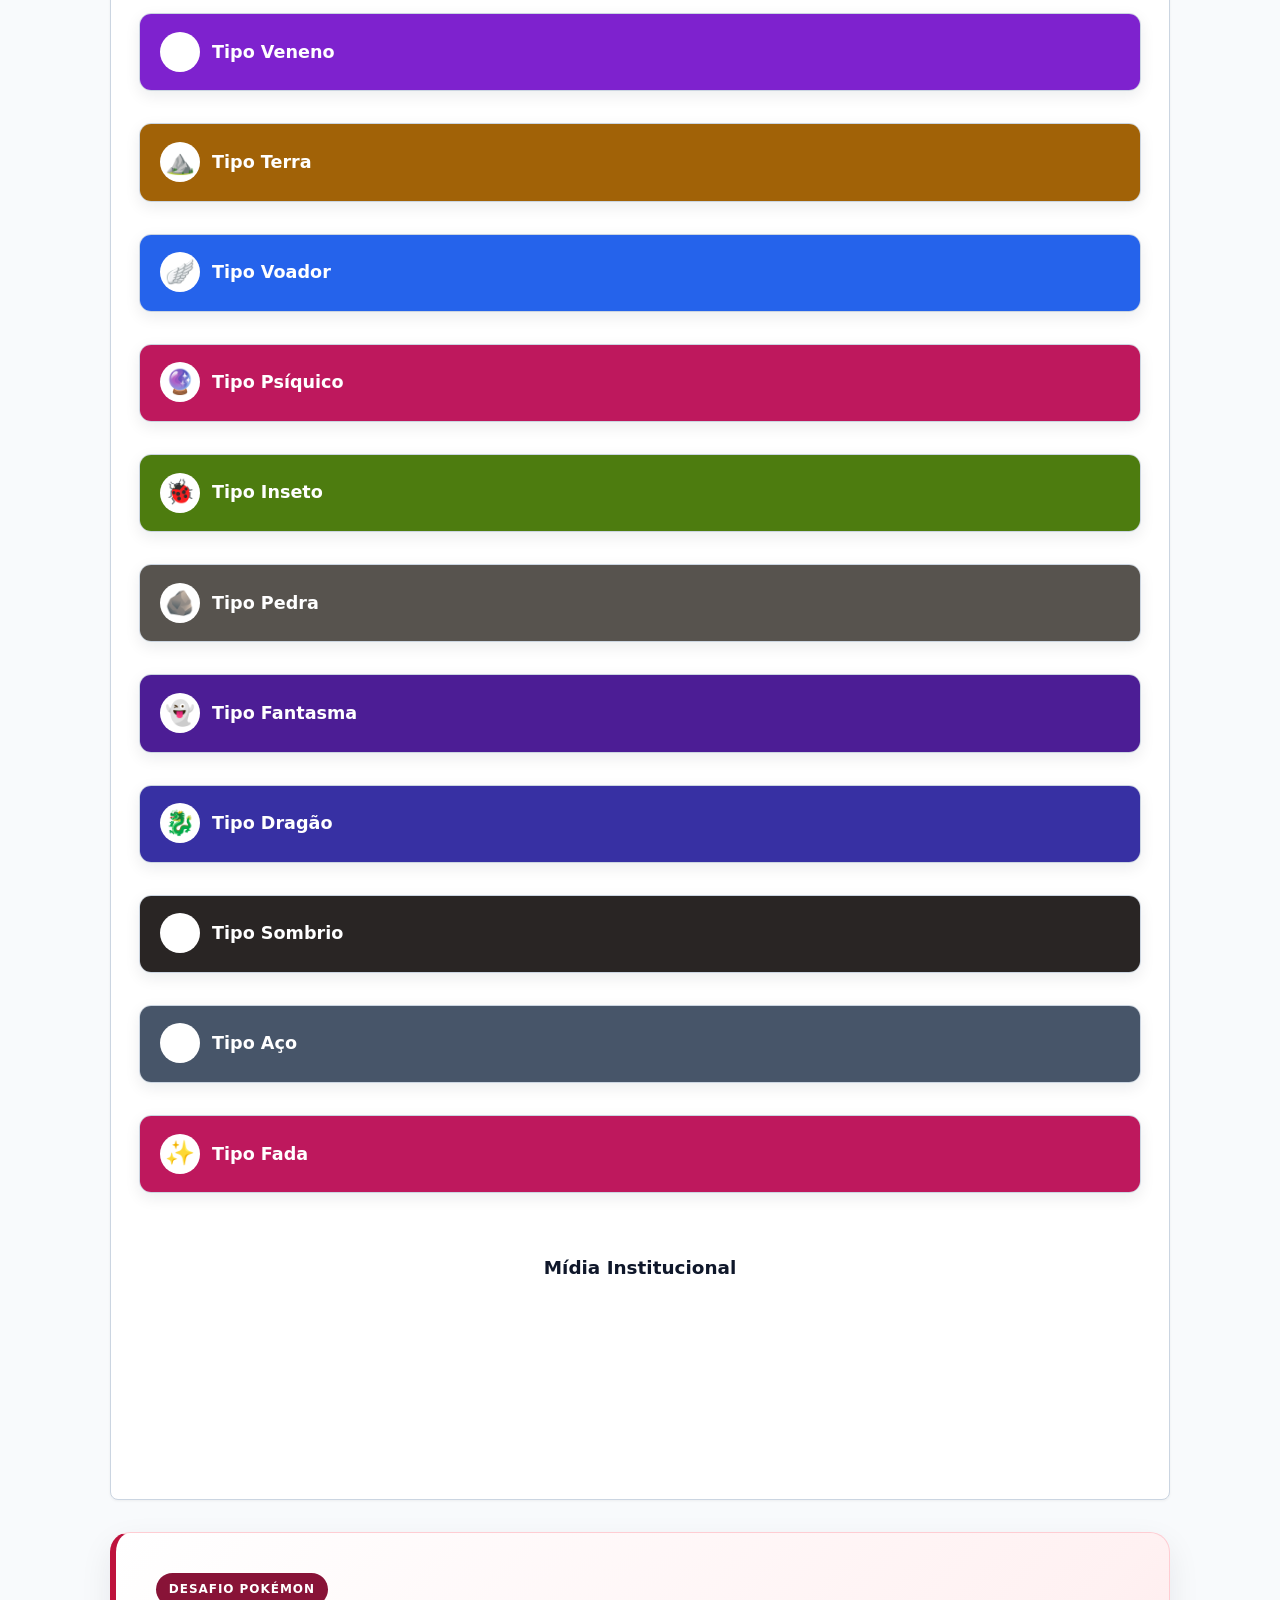
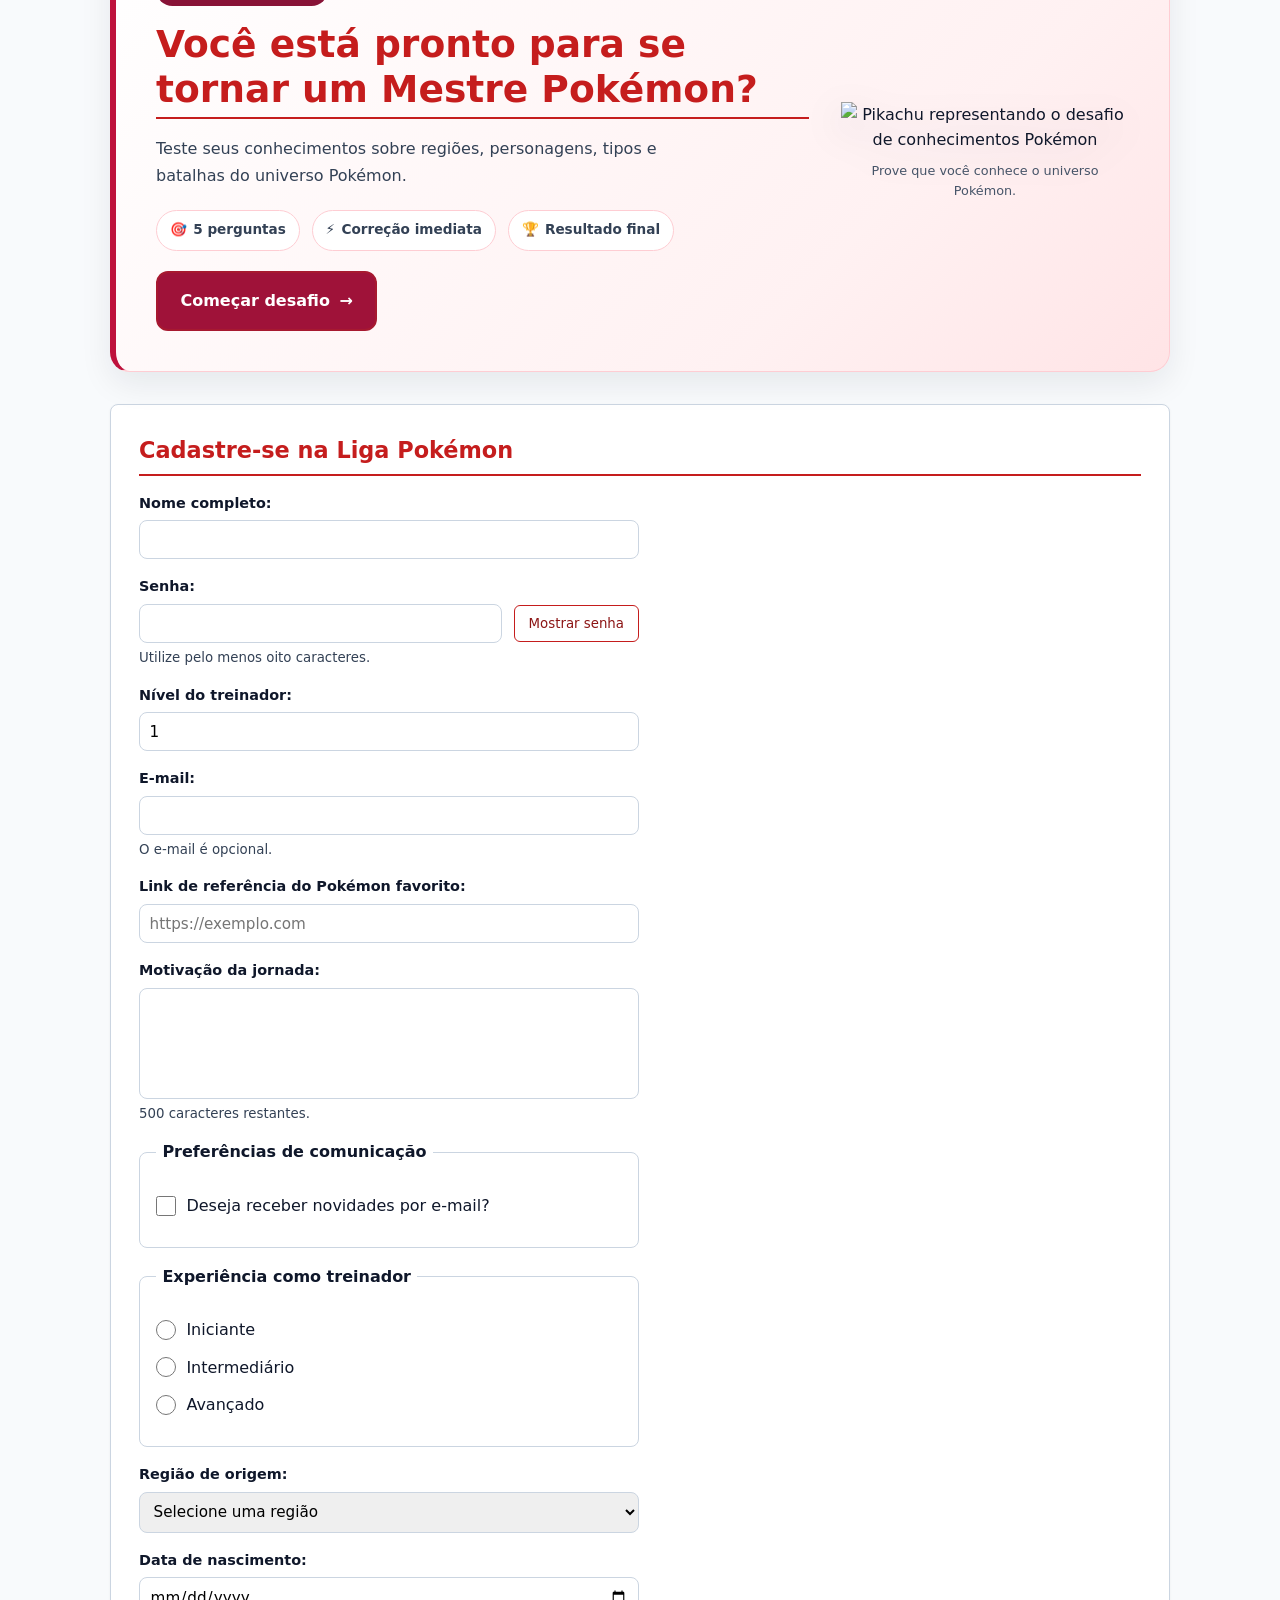
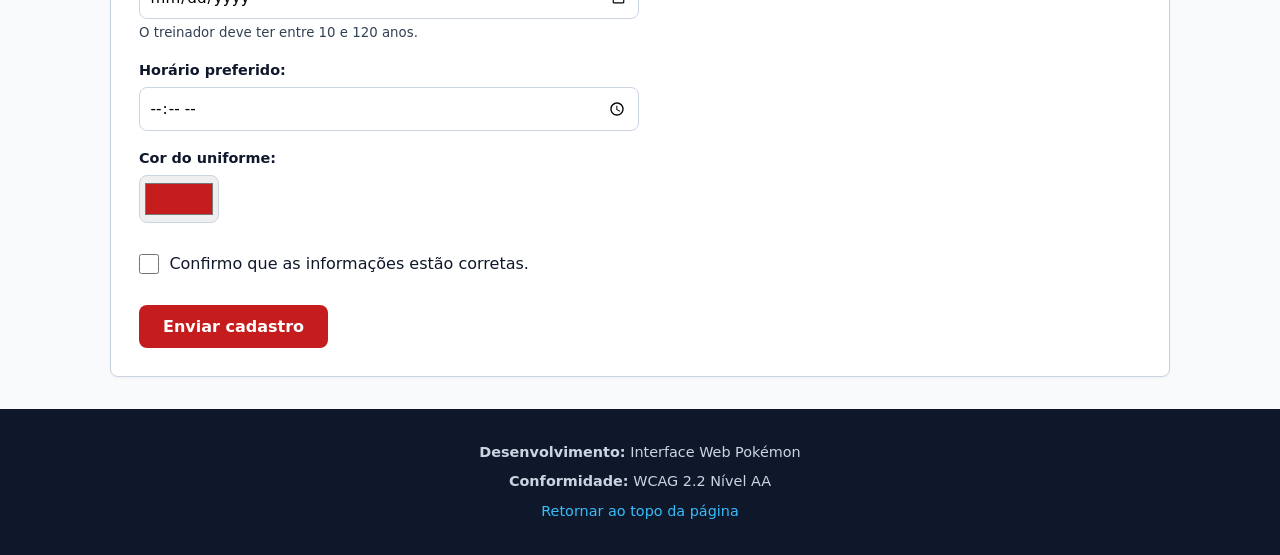
==== commit 4dc6e159: "feat(php): processa cadastro e persiste treinadores" ====
--- a/index.html
+++ b/index.html
@@ -1854,8 +1854,8 @@
       <form
   class="formulario-treinador"
   id="formulario-treinador"
-  action="index.html"
-  method="get"
+  action="processar-cadastro.php"
+  method="post"
 >
   <!-- 1. Text -->
   <div class="campo-form">
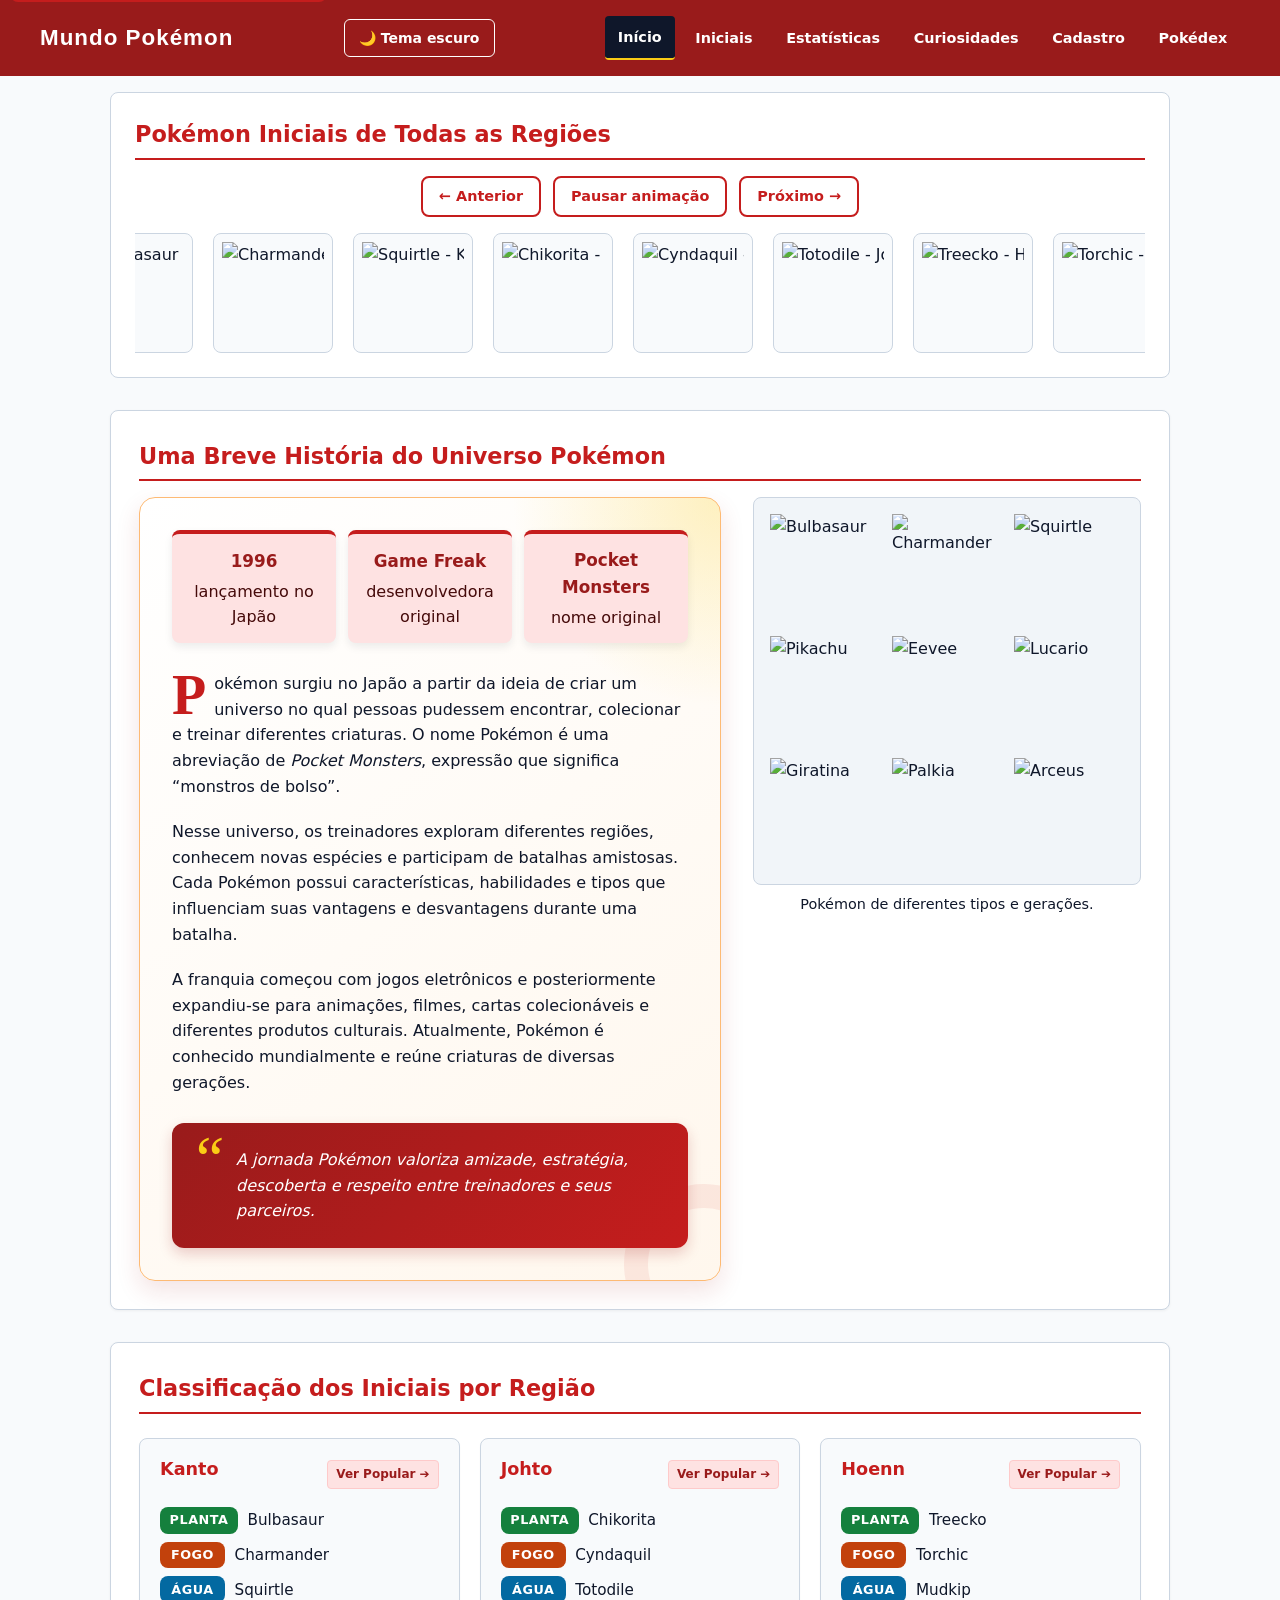
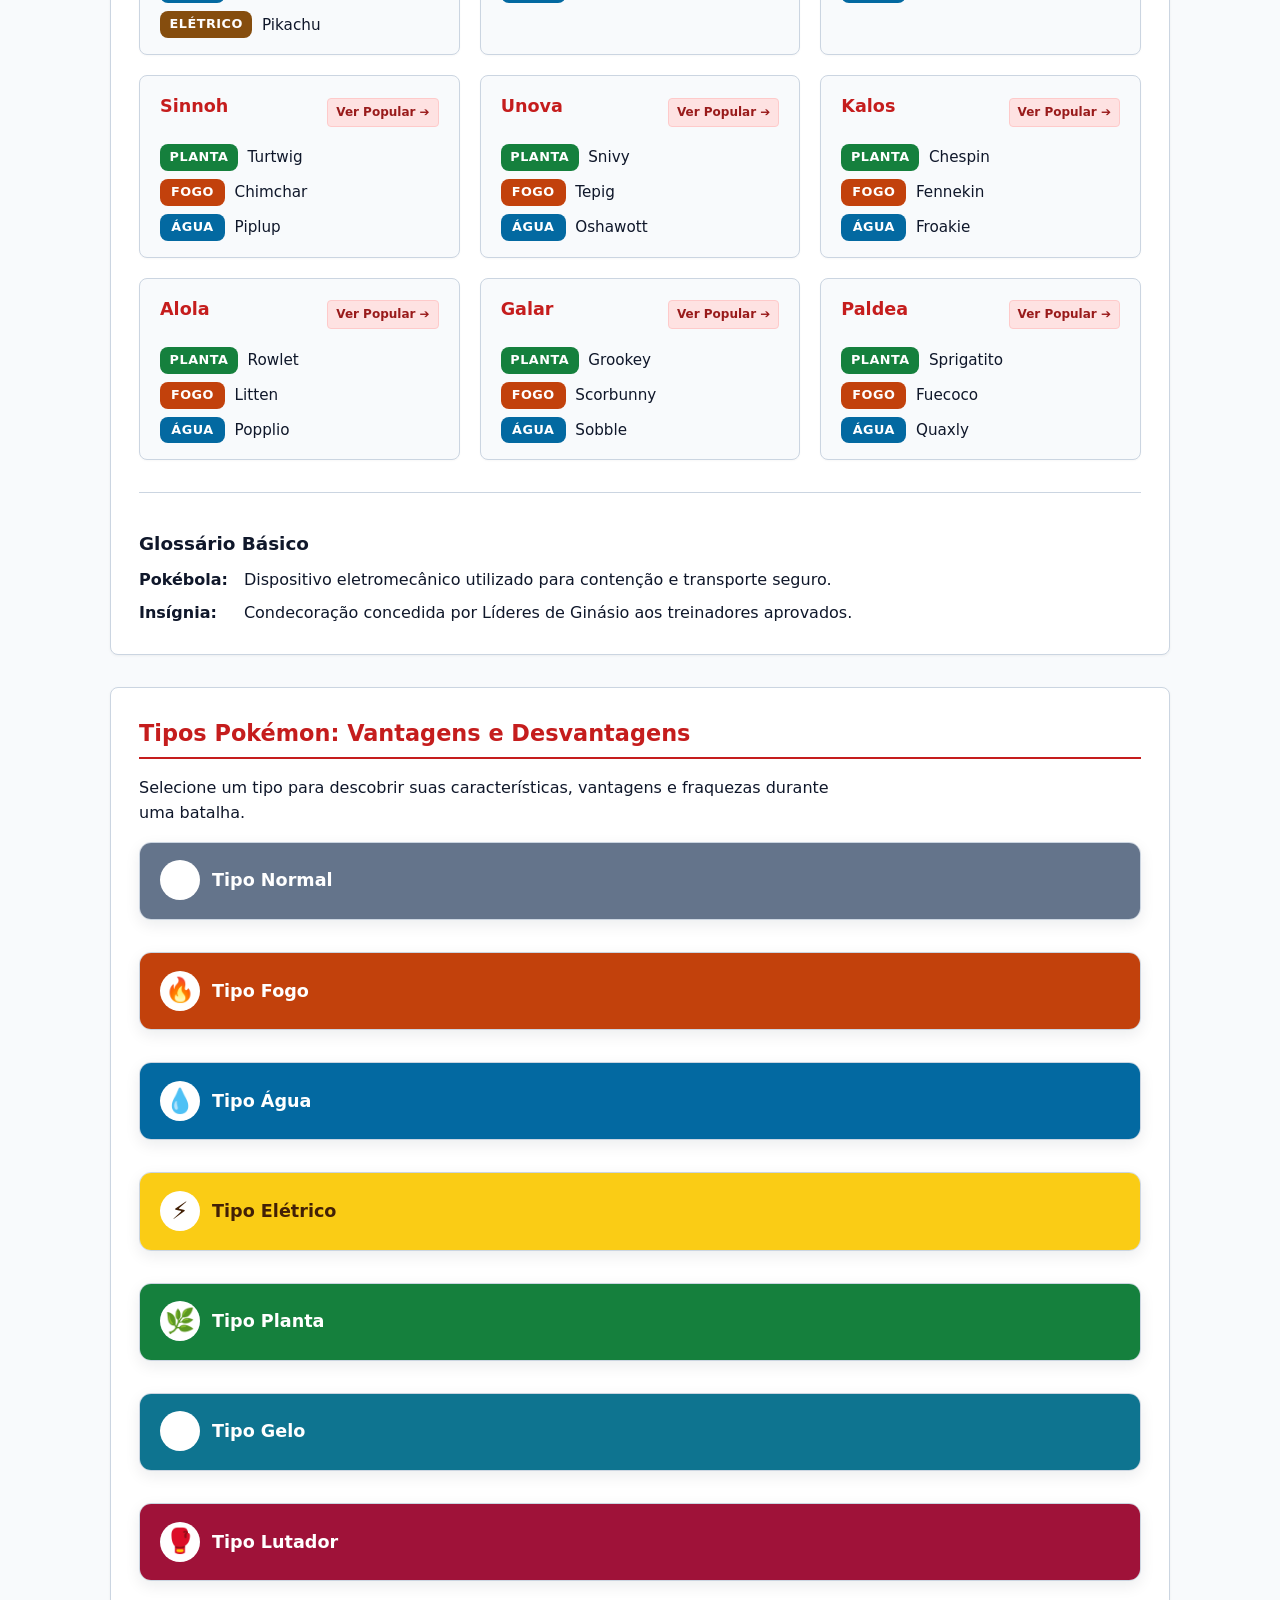
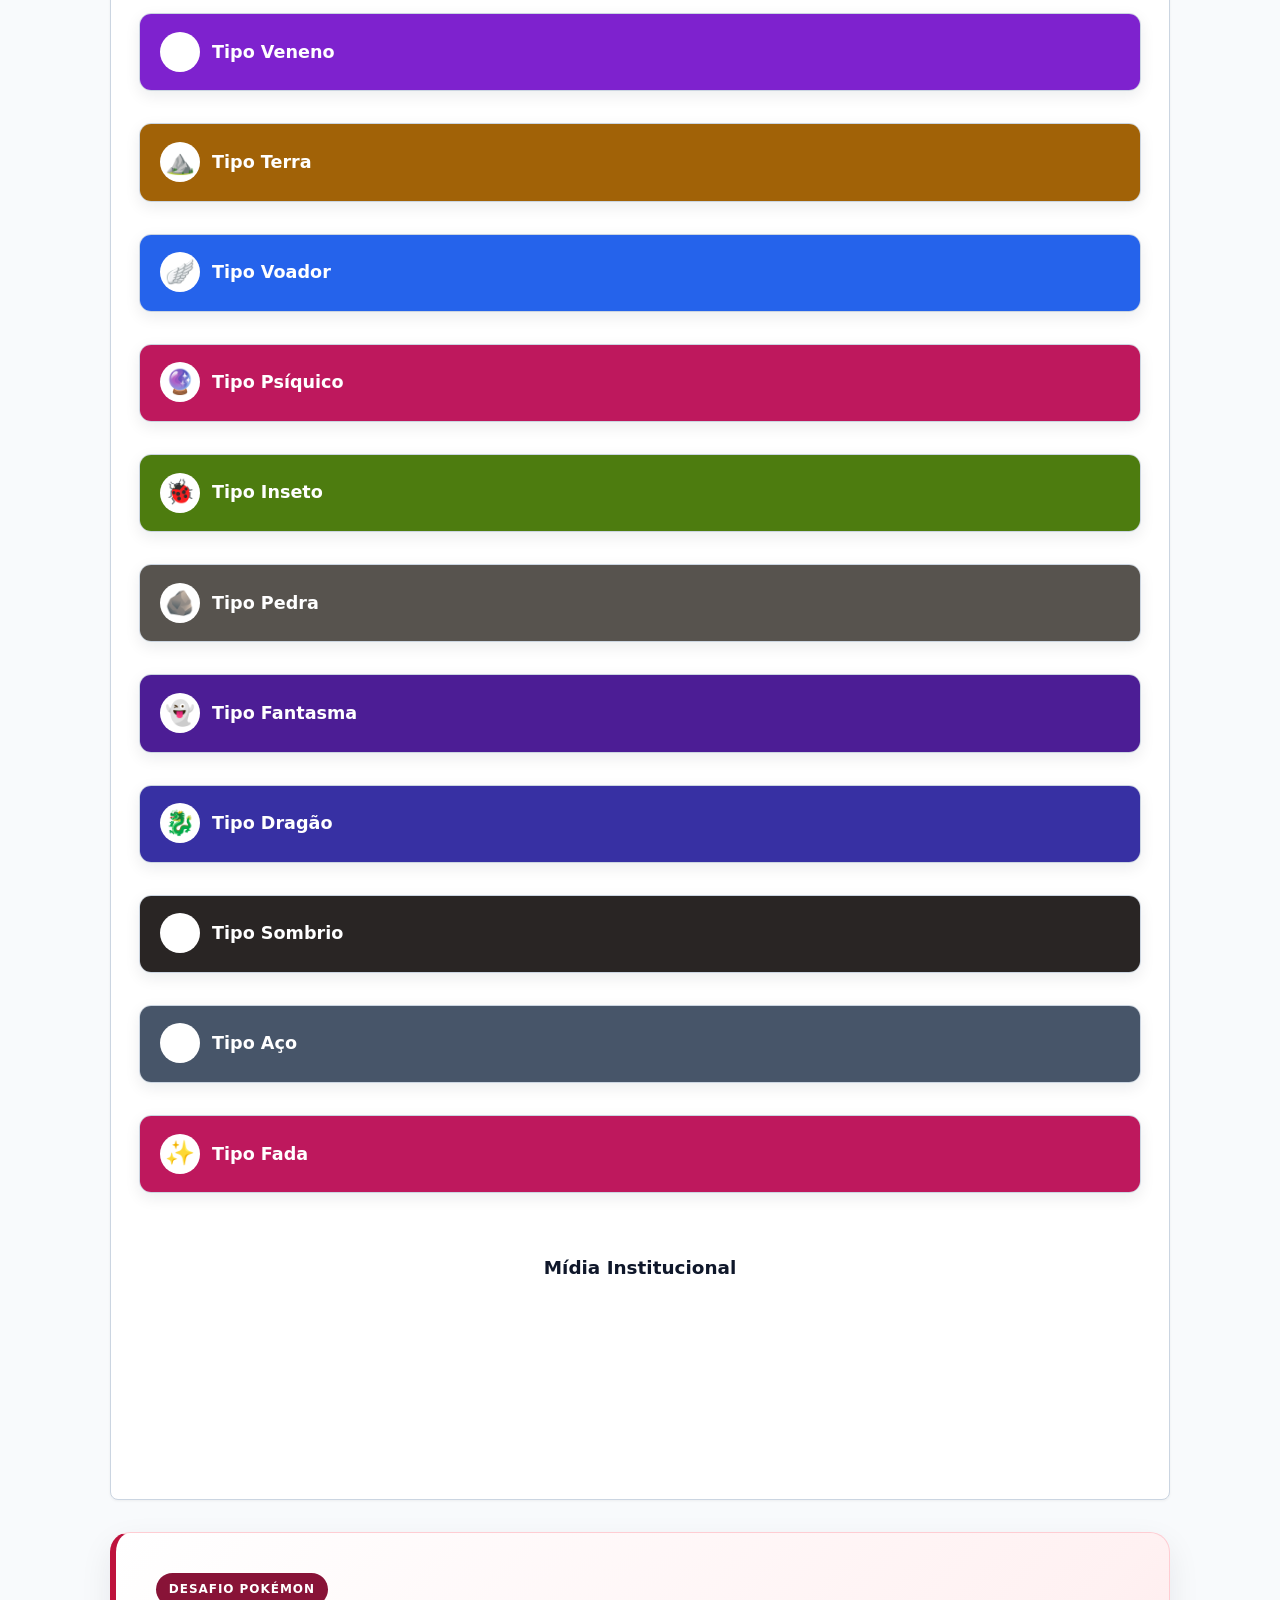
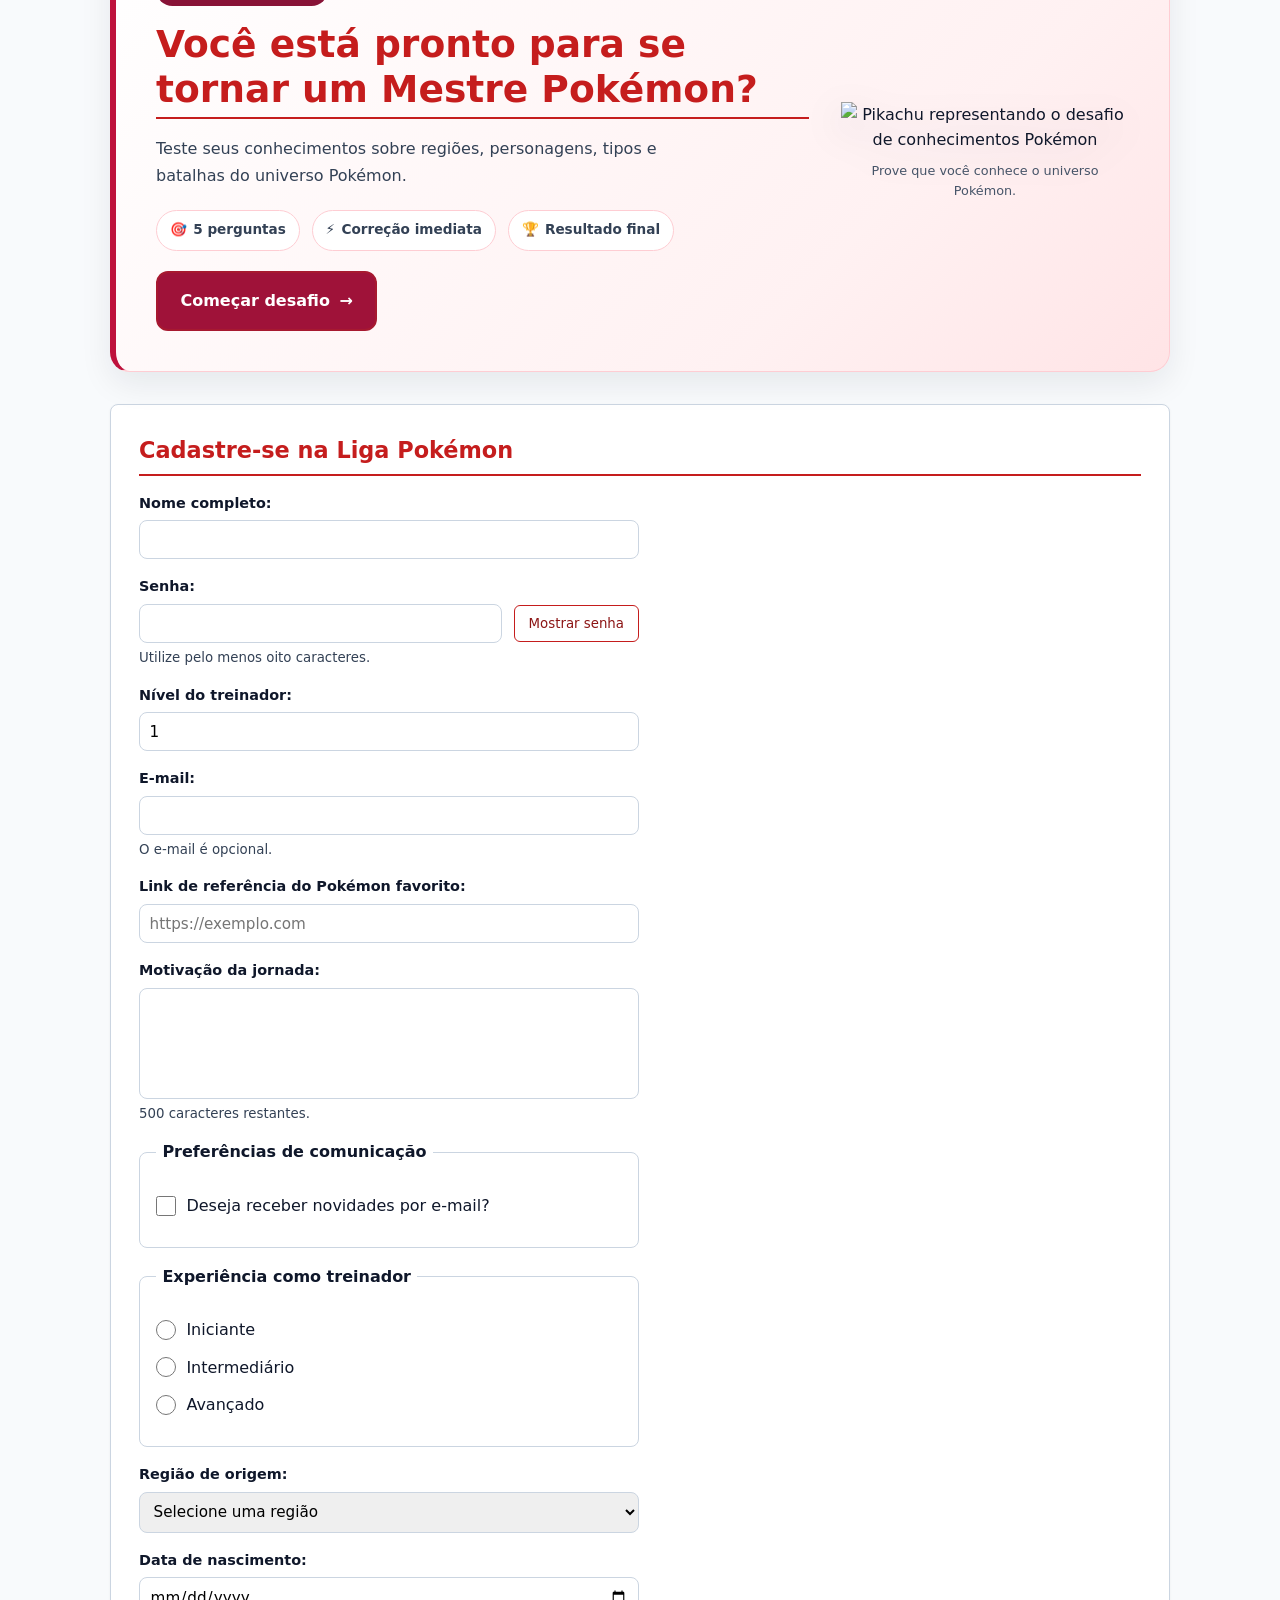
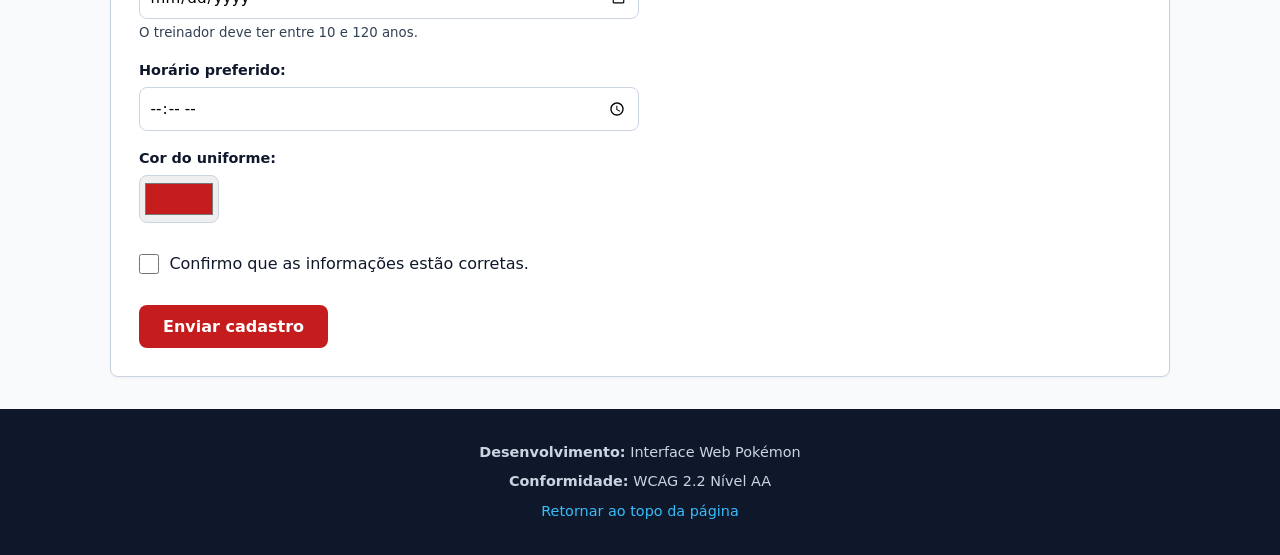
==== commit d3f9fd11: "fix: corrige link para Quiz.html" ====
--- a/index.html
+++ b/index.html
@@ -1820,7 +1820,7 @@
     </ul>
 
     <a
-      href="quiz.html"
+      href="Quiz.html"
       target="_blank"
       rel="noopener noreferrer"
       class="botao-quiz botao-quiz-destaque"
--- a/css/styles.css
+++ b/css/styles.css
@@ -2108,7 +2108,7 @@
 }
 
 body.tema-escuro .feedback-incorreto {
-  border-color: #f87171;
+  border-color: #f76565;
   background-color: #7f1d1d;
   color: #fee2e2;
 }
@@ -2174,4 +2174,261 @@
   .alternativa-quiz:hover:not(:disabled) {
     transform: none;
   }
+}
+/* ==========================================================
+   PÁGINA DE RESULTADO DO CADASTRO
+   ========================================================== */
+
+/* Página de confirmação do cadastro */
+
+.pagina-resultado-cadastro {
+  min-height: 100vh;
+  background: linear-gradient(
+    135deg,
+    #dbeafe,
+    #fef3c7,
+    #fee2e2
+  );
+}
+
+.resultado-cadastro-container {
+  width: min(100% - 2rem, 72rem);
+  margin: 3rem auto;
+}
+
+.cartao-resultado {
+  display: grid;
+  grid-template-columns: minmax(0, 2fr) minmax(16rem, 1fr);
+  overflow: hidden;
+  border-top: 7px solid #b91c1c;
+  border-radius: 1.5rem;
+  background-color: #ffffff;
+  box-shadow: 0 20px 50px rgba(15, 23, 42, 0.18);
+}
+
+.resultado-conteudo {
+  padding: 2.5rem;
+}
+
+.resultado-etiqueta {
+  display: inline-block;
+  padding: 0.55rem 0.9rem;
+  border-radius: 999px;
+  font-size: 0.8rem;
+  font-weight: 800;
+}
+
+.etiqueta-sucesso {
+  border: 1px solid #86efac;
+  background-color: #dcfce7;
+  color: #166534;
+}
+
+.etiqueta-erro {
+  border: 1px solid #fca5a5;
+  background-color: #fee2e2;
+  color: #991b1b;
+}
+
+.resultado-conteudo h2 {
+  margin: 1.2rem 0 0.75rem;
+  color: #0f172a;
+  font-size: clamp(1.8rem, 4vw, 2.7rem);
+}
+
+.resultado-introducao {
+  margin-bottom: 1.5rem;
+  color: #475569;
+}
+
+.grade-dados-treinador {
+  display: grid;
+  grid-template-columns: repeat(2, minmax(0, 1fr));
+  gap: 1rem;
+  margin: 0;
+}
+
+.dado-treinador {
+  padding: 1rem;
+  border: 1px solid #e2e8f0;
+  border-left: 5px solid #2563eb;
+  border-radius: 0.8rem;
+  background-color: #f8fafc;
+}
+
+.dado-treinador dt {
+  margin-bottom: 0.4rem;
+  color: #475569;
+  font-size: 0.8rem;
+  font-weight: 800;
+  text-transform: uppercase;
+}
+
+.dado-treinador dd {
+  margin: 0;
+  color: #0f172a;
+  font-weight: 700;
+  overflow-wrap: anywhere;
+}
+
+.dado-nome {
+  border-left-color: #2563eb;
+  background-color: #eff6ff;
+}
+
+.dado-nivel {
+  border-left-color: #eab308;
+  background-color: #fefce8;
+}
+
+.dado-email {
+  border-left-color: #7c3aed;
+  background-color: #f5f3ff;
+}
+
+.dado-experiencia {
+  border-left-color: #ea580c;
+  background-color: #fff7ed;
+}
+
+.dado-regiao {
+  border-left-color: #0891b2;
+  background-color: #ecfeff;
+}
+
+.dado-novidades {
+  border-left-color: #16a34a;
+  background-color: #f0fdf4;
+}
+
+.motivacao-resultado {
+  margin-top: 1rem;
+  padding: 1rem;
+  border-left: 5px solid #db2777;
+  border-radius: 0.8rem;
+  background-color: #fdf2f8;
+}
+
+.motivacao-resultado h3,
+.motivacao-resultado p {
+  margin: 0;
+}
+
+.motivacao-resultado h3 {
+  margin-bottom: 0.5rem;
+  color: #9d174d;
+}
+
+.acoes-resultado {
+  display: flex;
+  flex-wrap: wrap;
+  gap: 0.8rem;
+  margin-top: 1.5rem;
+}
+
+.botao-resultado,
+.botao-resultado-secundario {
+  display: inline-flex;
+  justify-content: center;
+  padding: 0.9rem 1.2rem;
+  border: 2px solid #b91c1c;
+  border-radius: 0.75rem;
+  font-weight: 800;
+  text-decoration: none;
+}
+
+.botao-resultado {
+  background-color: #b91c1c;
+  color: #ffffff;
+}
+
+.botao-resultado-secundario {
+  background-color: #ffffff;
+  color: #991b1b;
+}
+
+.botao-resultado:hover {
+  background-color: #991b1b;
+}
+
+.botao-resultado-secundario:hover {
+  background-color: #fff1f2;
+}
+
+.resultado-ilustracao {
+  display: flex;
+  flex-direction: column;
+  align-items: center;
+  justify-content: center;
+  margin: 0;
+  padding: 2rem;
+  background: linear-gradient(
+    160deg,
+    #facc15,
+    #fde047,
+    #fb923c
+  );
+  text-align: center;
+}
+
+.resultado-ilustracao img {
+  width: min(100%, 280px);
+  height: auto;
+  filter: drop-shadow(
+    0 18px 18px rgba(15, 23, 42, 0.25)
+  );
+}
+
+.resultado-ilustracao figcaption {
+  padding: 0.55rem 0.8rem;
+  border-radius: 999px;
+  background-color: rgba(255, 255, 255, 0.9);
+  color: #713f12;
+  font-weight: 800;
+}
+
+.lista-erros {
+  padding: 0;
+  list-style: none;
+}
+
+.lista-erros li {
+  margin-bottom: 0.7rem;
+  padding: 0.9rem;
+  border-left: 5px solid #dc2626;
+  border-radius: 0.7rem;
+  background-color: #fef2f2;
+  color: #991b1b;
+}
+
+@media (max-width: 800px) {
+  .cartao-resultado {
+    grid-template-columns: 1fr;
+  }
+
+  .resultado-ilustracao {
+    order: -1;
+  }
+
+  .resultado-ilustracao img {
+    width: min(100%, 190px);
+  }
+}
+
+@media (max-width: 560px) {
+  .resultado-cadastro-container {
+    margin: 1rem auto;
+  }
+
+  .resultado-conteudo {
+    padding: 1.25rem;
+  }
+
+  .grade-dados-treinador {
+    grid-template-columns: 1fr;
+  }
+
+  .acoes-resultado {
+    flex-direction: column;
+  }
 }
